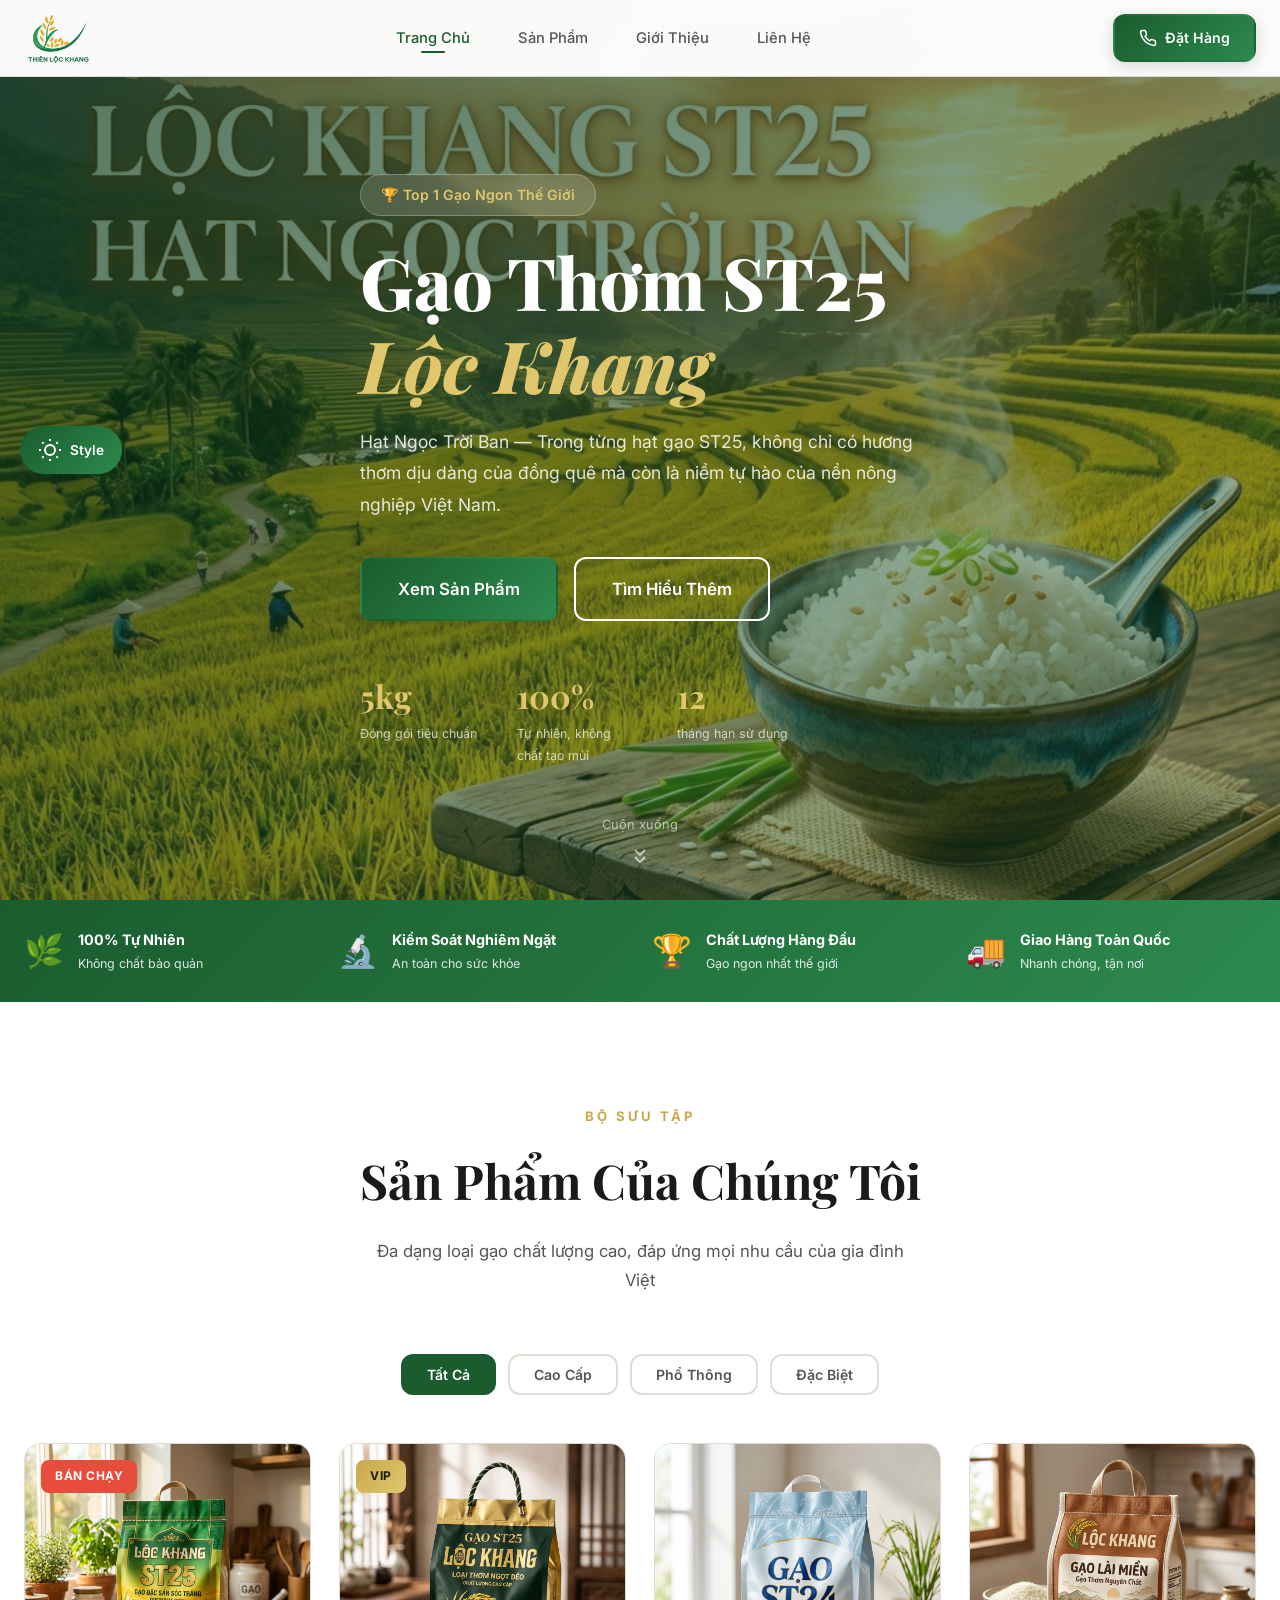
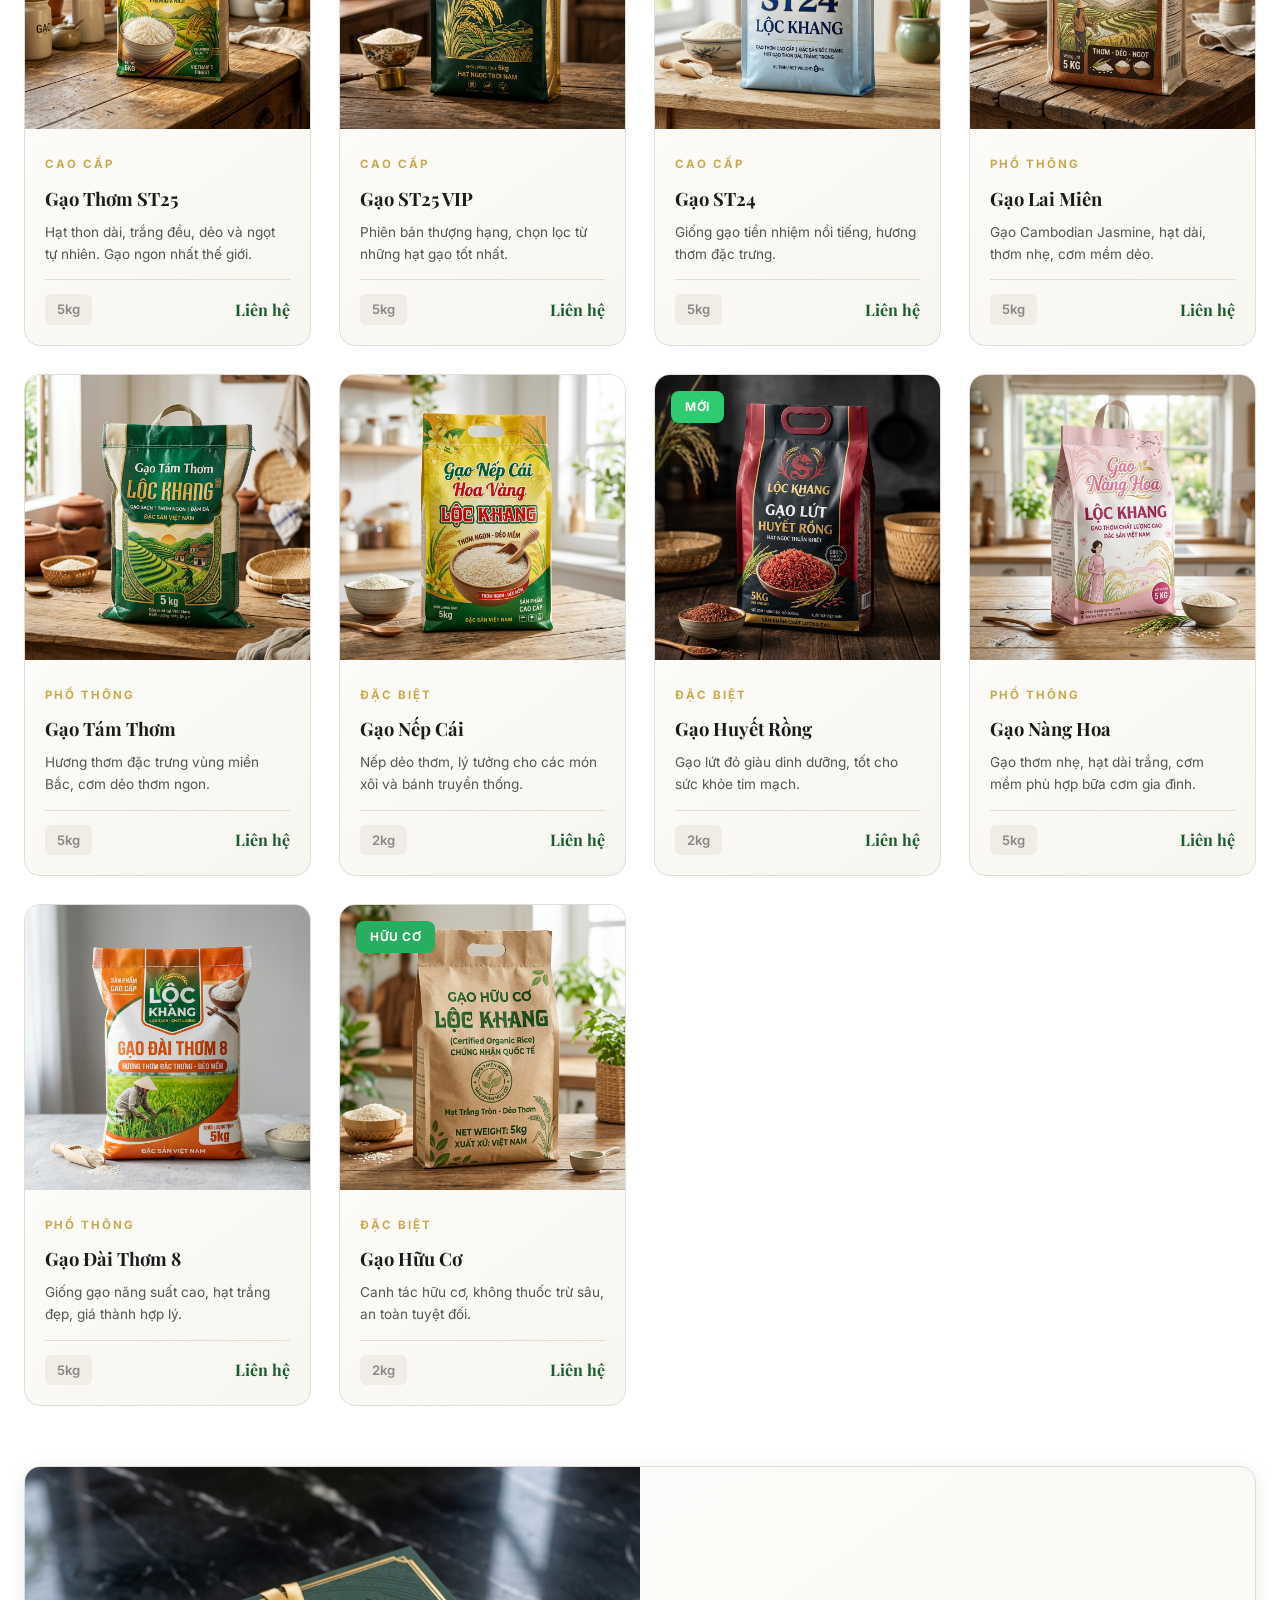
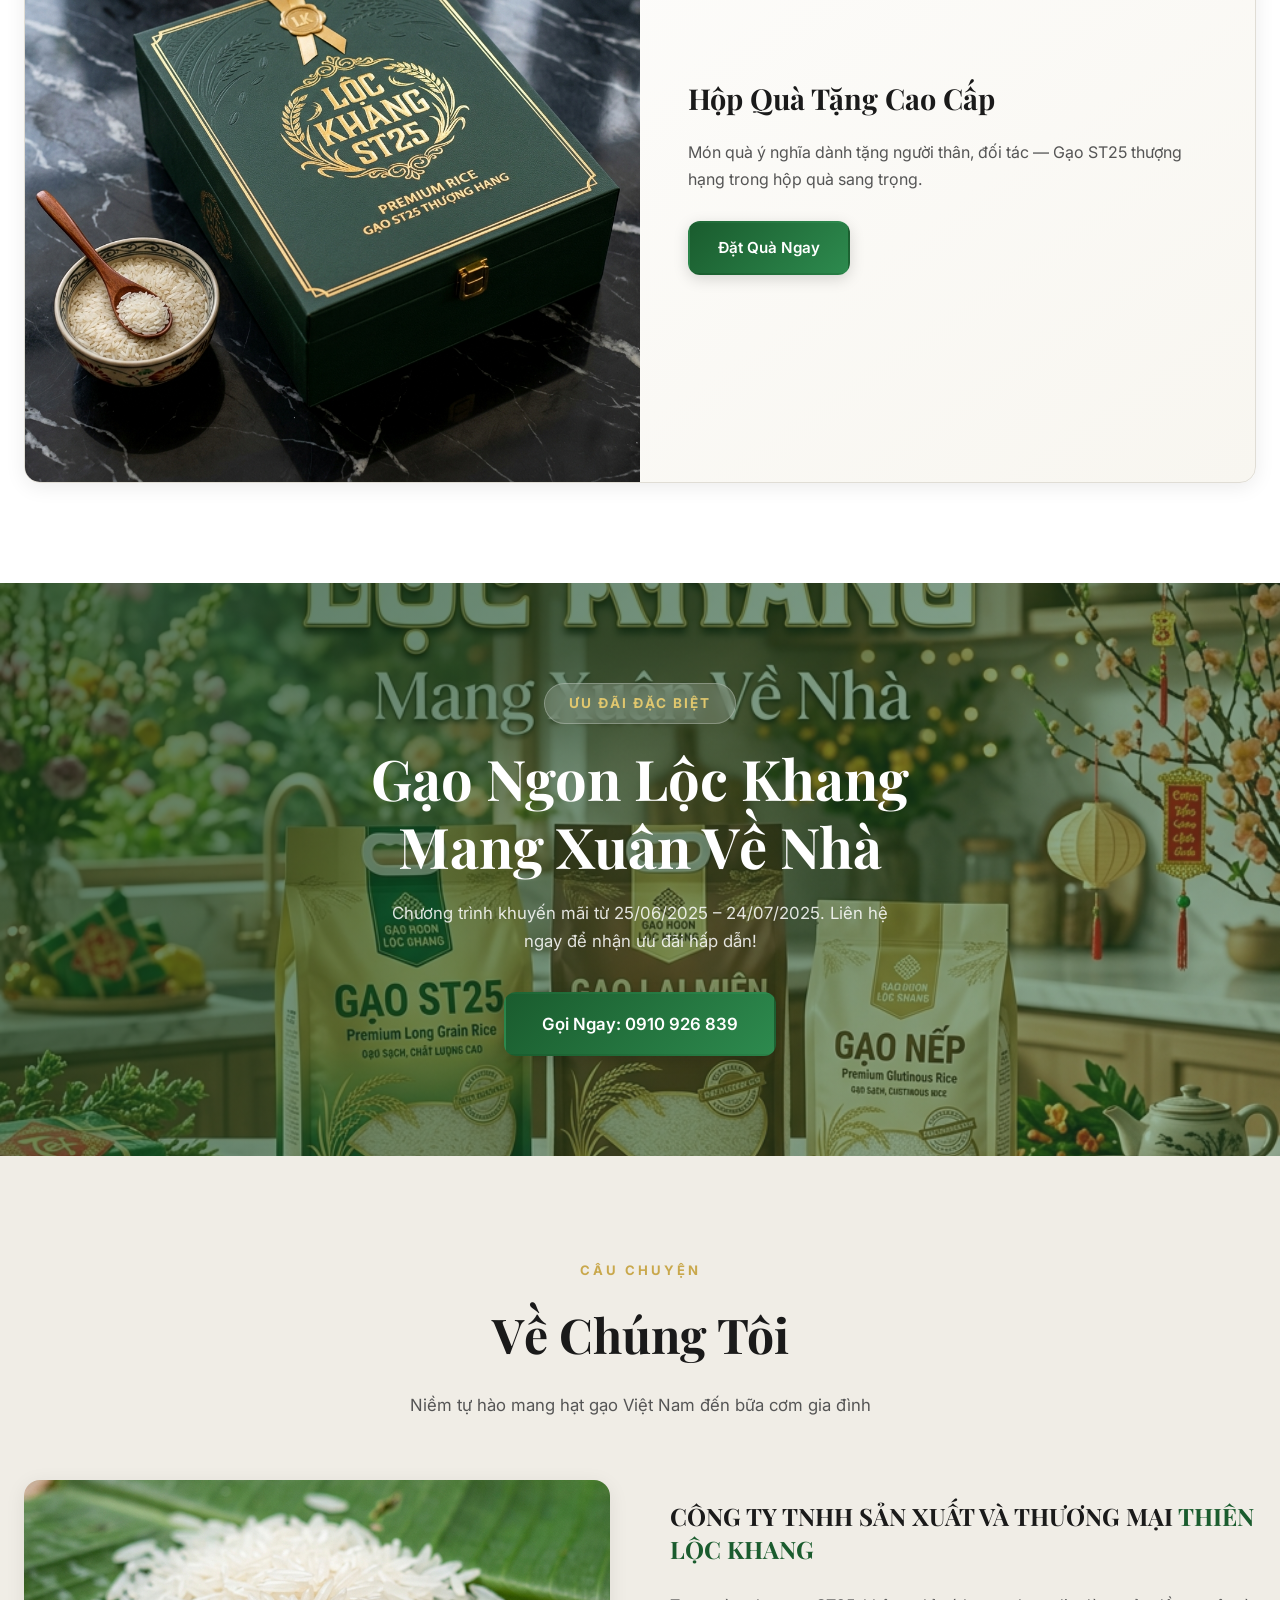
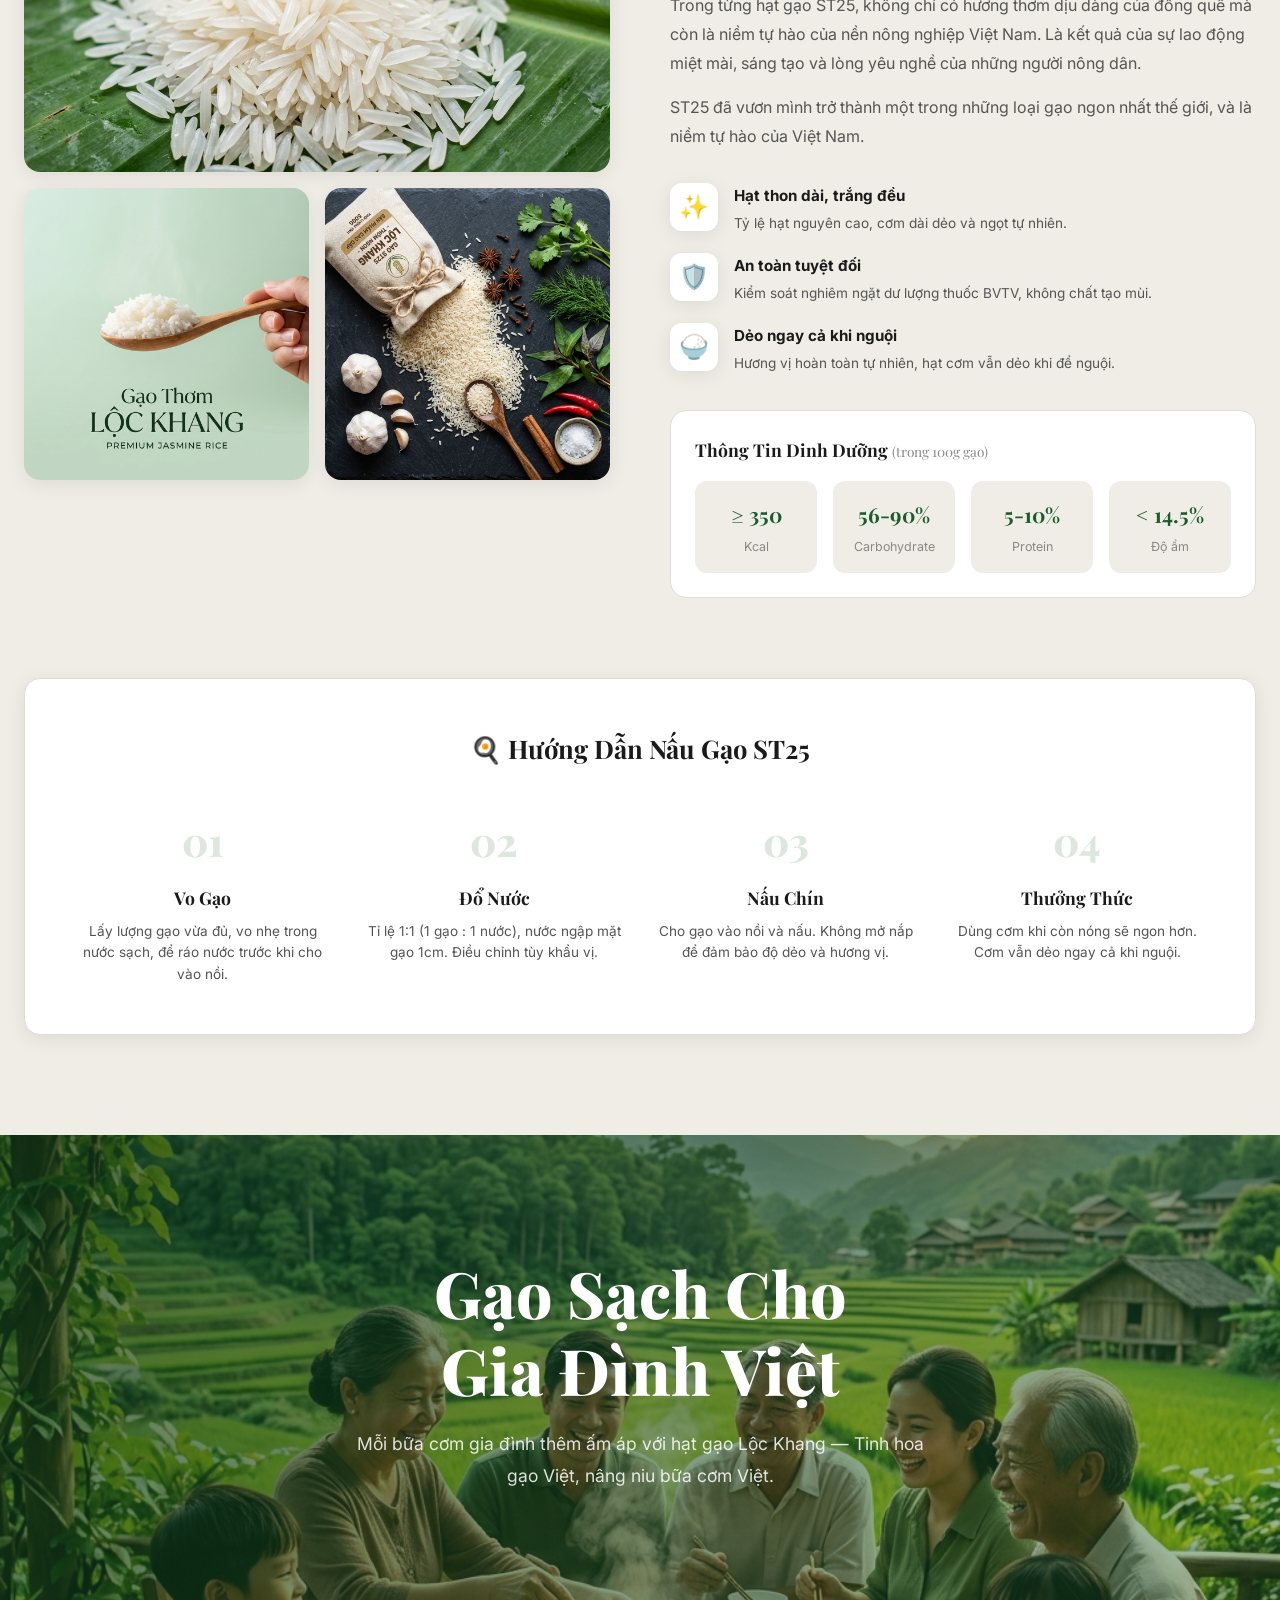
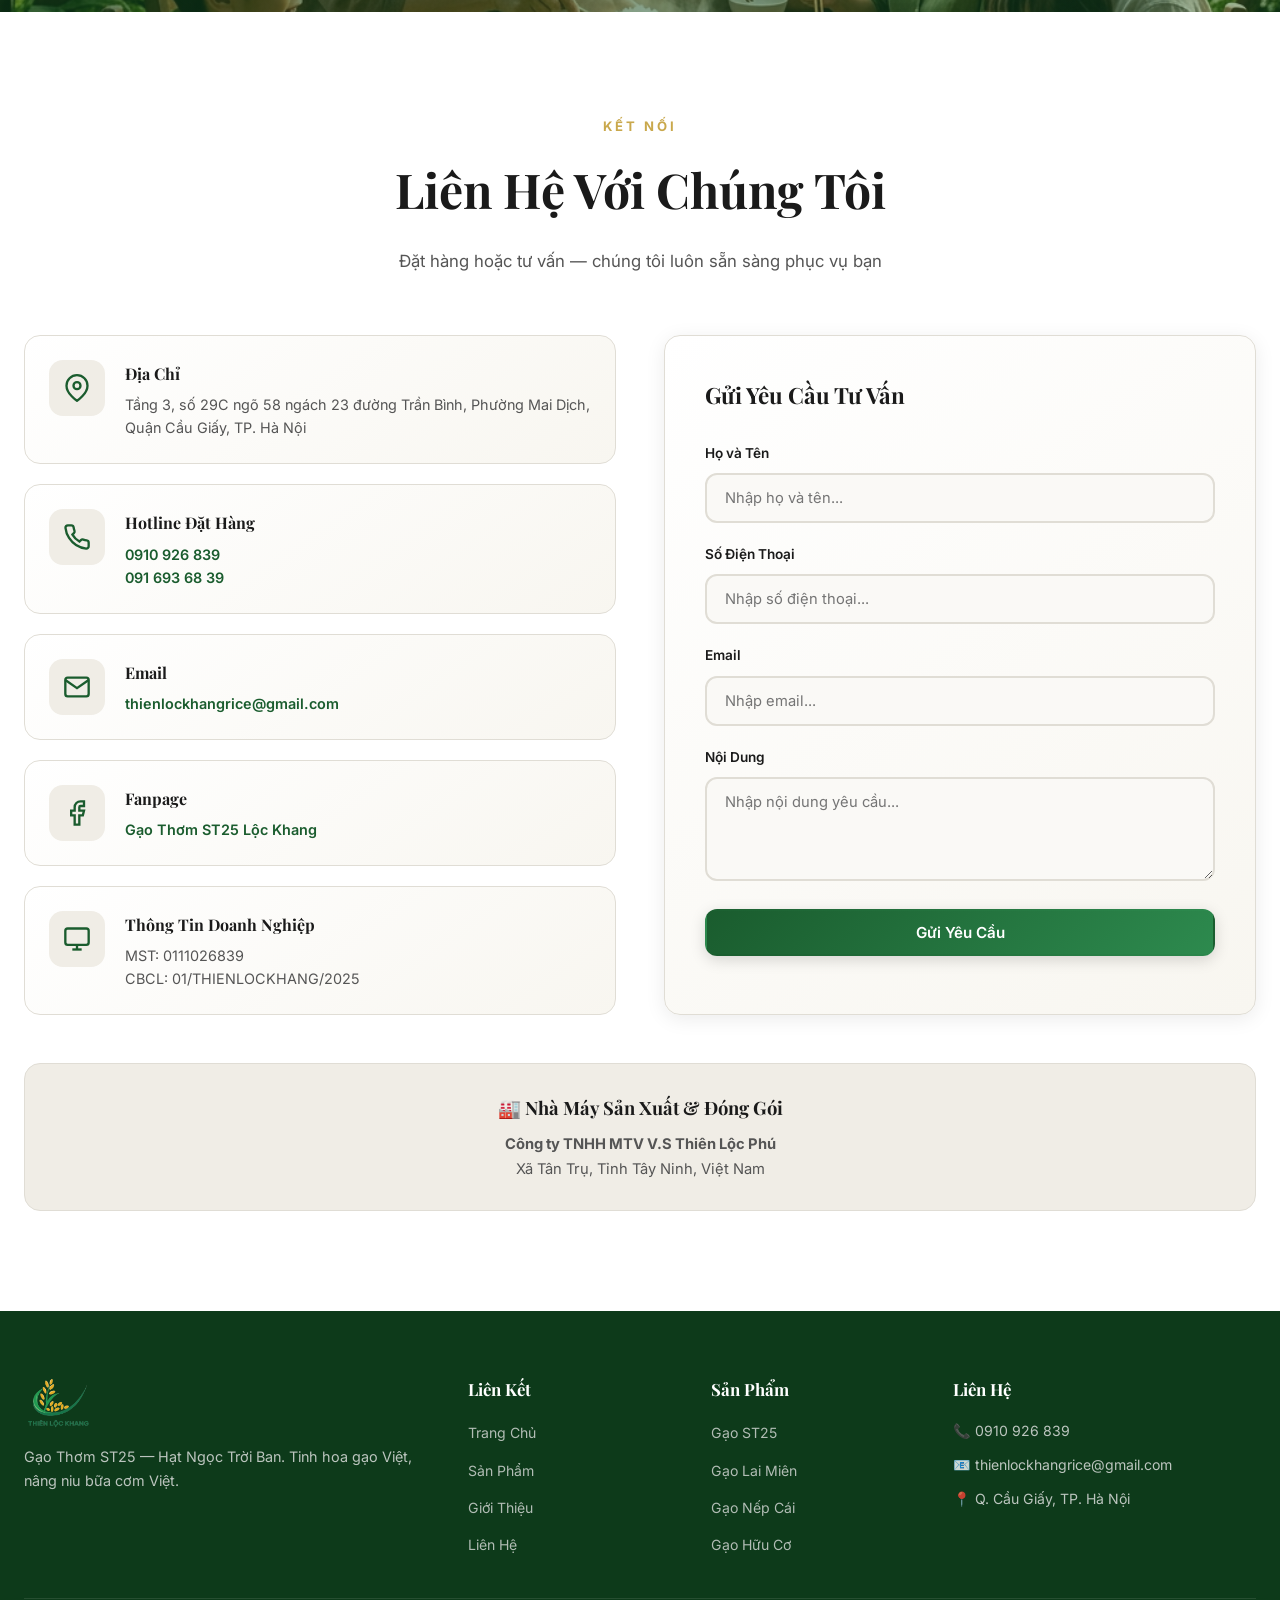
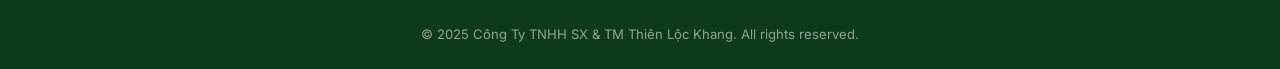
==== index.html @ 35061aa3 "ok" ====
<!DOCTYPE html>
<html lang="vi">
<head>
    <meta charset="UTF-8">
    <meta name="viewport" content="width=device-width, initial-scale=1.0">
    <meta name="description" content="Gạo Thơm ST25 Lộc Khang - Hạt Ngọc Trời Ban. Gạo sạch, chất lượng cao từ Công ty TNHH SX & TM Thiên Lộc Khang.">
    <meta name="keywords" content="gạo ST25, gạo Lộc Khang, gạo thơm, gạo ngon nhất thế giới, mua gạo online">
    <title>Gạo Thơm Lộc Khang - Hạt Ngọc Trời Ban | ST25 Premium Rice</title>
    <link rel="preconnect" href="https://fonts.googleapis.com">
    <link rel="preconnect" href="https://fonts.gstatic.com" crossorigin>
    <link href="https://fonts.googleapis.com/css2?family=Playfair+Display:ital,wght@0,400;0,600;0,700;0,800;1,400;1,600&family=Inter:wght@300;400;500;600;700&family=Cormorant+Garamond:ital,wght@0,400;0,600;0,700;1,400&display=swap" rel="stylesheet">
    <link rel="stylesheet" href="styles.css">
</head>
<body data-style="classic-green">

    <!-- ============ FLOATING STYLE SWITCHER ============ -->
    <div class="style-switcher" id="styleSwitcher">
        <button class="style-switcher__toggle" id="styleSwitcherToggle" aria-label="Đổi giao diện">
            <svg width="24" height="24" viewBox="0 0 24 24" fill="none" stroke="currentColor" stroke-width="2">
                <circle cx="12" cy="12" r="5"/>
                <path d="M12 1v2M12 21v2M4.22 4.22l1.42 1.42M18.36 18.36l1.42 1.42M1 12h2M21 12h2M4.22 19.78l1.42-1.42M18.36 5.64l1.42-1.42"/>
            </svg>
            <span>Style</span>
        </button>
        <div class="style-switcher__panel" id="styleSwitcherPanel">
            <h4>Chọn Giao Diện</h4>
            <div class="style-switcher__options">
                <button class="style-option active" data-style="classic-green" title="Xanh Lá Cổ Điển">
                    <span class="style-option__preview" style="background: linear-gradient(135deg, #1a5c2e 0%, #2d8a4e 50%, #c9a84c 100%)"></span>
                    <span class="style-option__name">Cổ Điển</span>
                </button>
                <button class="style-option" data-style="luxury-dark" title="Sang Trọng Tối">
                    <span class="style-option__preview" style="background: linear-gradient(135deg, #1a1a2e 0%, #16213e 50%, #c9a84c 100%)"></span>
                    <span class="style-option__name">Luxury</span>
                </button>
                <button class="style-option" data-style="warm-earth" title="Ấm Áp Đất">
                    <span class="style-option__preview" style="background: linear-gradient(135deg, #5c3d2e 0%, #a0522d 50%, #f4e4c1 100%)"></span>
                    <span class="style-option__name">Ấm Áp</span>
                </button>
                <button class="style-option" data-style="modern-mint" title="Hiện Đại Bạc Hà">
                    <span class="style-option__preview" style="background: linear-gradient(135deg, #0d9488 0%, #a7f3d0 50%, #f0fdf4 100%)"></span>
                    <span class="style-option__name">Bạc Hà</span>
                </button>
                <button class="style-option" data-style="royal-plum" title="Hoàng Gia Mận">
                    <span class="style-option__preview" style="background: linear-gradient(135deg, #4a1942 0%, #893168 50%, #e8b4b8 100%)"></span>
                    <span class="style-option__name">Hoàng Gia</span>
                </button>
            </div>
        </div>
    </div>

    <!-- ============ NAVIGATION ============ -->
    <header class="header" id="header">
        <div class="container">
            <nav class="nav">
                <a href="#home" class="nav__logo">
                    <img src="images/logo.png" alt="Logo Thiên Lộc Khang" class="nav__logo-img">
                </a>
                <ul class="nav__menu" id="navMenu">
                    <li><a href="#home" class="nav__link active" data-section="home">Trang Chủ</a></li>
                    <li><a href="#products" class="nav__link" data-section="products">Sản Phẩm</a></li>
                    <li><a href="#about" class="nav__link" data-section="about">Giới Thiệu</a></li>
                    <li><a href="#contact" class="nav__link" data-section="contact">Liên Hệ</a></li>
                </ul>
                <div class="nav__actions">
                    <a href="tel:0910926839" class="btn btn--primary nav__cta">
                        <svg width="18" height="18" viewBox="0 0 24 24" fill="none" stroke="currentColor" stroke-width="2"><path d="M22 16.92v3a2 2 0 0 1-2.18 2 19.79 19.79 0 0 1-8.63-3.07 19.5 19.5 0 0 1-6-6 19.79 19.79 0 0 1-3.07-8.67A2 2 0 0 1 4.11 2h3a2 2 0 0 1 2 1.72 12.84 12.84 0 0 0 .7 2.81 2 2 0 0 1-.45 2.11L8.09 9.91a16 16 0 0 0 6 6l1.27-1.27a2 2 0 0 1 2.11-.45 12.84 12.84 0 0 0 2.81.7A2 2 0 0 1 22 16.92z"/></svg>
                        Đặt Hàng
                    </a>
                    <button class="nav__hamburger" id="navHamburger" aria-label="Menu">
                        <span></span><span></span><span></span>
                    </button>
                </div>
            </nav>
        </div>
    </header>

    <!-- ============ HERO SECTION ============ -->
    <section class="hero" id="home">
        <div class="hero__bg">
            <img src="images/loc_khang_generated/21_banner_hero_st25.png" alt="Cánh đồng lúa Lộc Khang" class="hero__bg-img">
            <div class="hero__overlay"></div>
        </div>
        <div class="container hero__content">
            <div class="hero__text">
                <span class="hero__badge">🏆 Top 1 Gạo Ngon Thế Giới</span>
                <h1 class="hero__title">
                    Gạo Thơm ST25
                    <span class="hero__title-accent">Lộc Khang</span>
                </h1>
                <p class="hero__subtitle">Hạt Ngọc Trời Ban — Trong từng hạt gạo ST25, không chỉ có hương thơm dịu dàng của đồng quê mà còn là niềm tự hào của nền nông nghiệp Việt Nam.</p>
                <div class="hero__actions">
                    <a href="#products" class="btn btn--primary btn--lg">Xem Sản Phẩm</a>
                    <a href="#about" class="btn btn--outline btn--lg">Tìm Hiểu Thêm</a>
                </div>
                <div class="hero__stats">
                    <div class="hero__stat">
                        <span class="hero__stat-number">5kg</span>
                        <span class="hero__stat-label">Đóng gói tiêu chuẩn</span>
                    </div>
                    <div class="hero__stat">
                        <span class="hero__stat-number">100%</span>
                        <span class="hero__stat-label">Tự nhiên, không chất tạo mùi</span>
                    </div>
                    <div class="hero__stat">
                        <span class="hero__stat-number">12</span>
                        <span class="hero__stat-label">tháng hạn sử dụng</span>
                    </div>
                </div>
            </div>
        </div>
        <div class="hero__scroll-indicator">
            <span>Cuộn xuống</span>
            <svg width="24" height="24" viewBox="0 0 24 24" fill="none" stroke="currentColor" stroke-width="2"><path d="M7 13l5 5 5-5M7 6l5 5 5-5"/></svg>
        </div>
    </section>

    <!-- ============ FEATURES STRIP ============ -->
    <section class="features-strip">
        <div class="container">
            <div class="features-strip__grid">
                <div class="feature-item">
                    <div class="feature-item__icon">🌿</div>
                    <div class="feature-item__text">
                        <strong>100% Tự Nhiên</strong>
                        <span>Không chất bảo quản</span>
                    </div>
                </div>
                <div class="feature-item">
                    <div class="feature-item__icon">🔬</div>
                    <div class="feature-item__text">
                        <strong>Kiểm Soát Nghiêm Ngặt</strong>
                        <span>An toàn cho sức khỏe</span>
                    </div>
                </div>
                <div class="feature-item">
                    <div class="feature-item__icon">🏆</div>
                    <div class="feature-item__text">
                        <strong>Chất Lượng Hàng Đầu</strong>
                        <span>Gạo ngon nhất thế giới</span>
                    </div>
                </div>
                <div class="feature-item">
                    <div class="feature-item__icon">🚚</div>
                    <div class="feature-item__text">
                        <strong>Giao Hàng Toàn Quốc</strong>
                        <span>Nhanh chóng, tận nơi</span>
                    </div>
                </div>
            </div>
        </div>
    </section>

    <!-- ============ PRODUCTS SECTION ============ -->
    <section class="products" id="products">
        <div class="container">
            <div class="section-header">
                <span class="section-header__tag">Bộ Sưu Tập</span>
                <h2 class="section-header__title">Sản Phẩm Của Chúng Tôi</h2>
                <p class="section-header__desc">Đa dạng loại gạo chất lượng cao, đáp ứng mọi nhu cầu của gia đình Việt</p>
            </div>

            <!-- Product Filter -->
            <div class="products__filter">
                <button class="products__filter-btn active" data-filter="all">Tất Cả</button>
                <button class="products__filter-btn" data-filter="premium">Cao Cấp</button>
                <button class="products__filter-btn" data-filter="popular">Phổ Thông</button>
                <button class="products__filter-btn" data-filter="special">Đặc Biệt</button>
            </div>

            <!-- Product Grid -->
            <div class="products__grid">
                <!-- Product 1 - ST25 -->
                <div class="product-card product-card--featured" data-category="premium">
                    <div class="product-card__badge">Bán Chạy</div>
                    <div class="product-card__image">
                        <img src="images/loc_khang_generated/01_mockup_bao_bi_loc_khang.png" alt="Gạo ST25 Lộc Khang" loading="lazy">
                        <div class="product-card__overlay">
                            <button class="btn btn--primary btn--sm" onclick="orderProduct('Gạo Thơm ST25')">Đặt Hàng</button>
                        </div>
                    </div>
                    <div class="product-card__info">
                        <span class="product-card__category">Cao Cấp</span>
                        <h3 class="product-card__name">Gạo Thơm ST25</h3>
                        <p class="product-card__desc">Hạt thon dài, trắng đều, dẻo và ngọt tự nhiên. Gạo ngon nhất thế giới.</p>
                        <div class="product-card__meta">
                            <span class="product-card__weight">5kg</span>
                            <span class="product-card__price">Liên hệ</span>
                        </div>
                    </div>
                </div>

                <!-- Product 2 - ST25 VIP -->
                <div class="product-card" data-category="premium">
                    <div class="product-card__badge product-card__badge--vip">VIP</div>
                    <div class="product-card__image">
                        <img src="images/loc_khang_generated/12_bao_bi_gao_st25_vip.png" alt="Gạo ST25 VIP" loading="lazy">
                        <div class="product-card__overlay">
                            <button class="btn btn--primary btn--sm" onclick="orderProduct('Gạo ST25 VIP')">Đặt Hàng</button>
                        </div>
                    </div>
                    <div class="product-card__info">
                        <span class="product-card__category">Cao Cấp</span>
                        <h3 class="product-card__name">Gạo ST25 VIP</h3>
                        <p class="product-card__desc">Phiên bản thượng hạng, chọn lọc từ những hạt gạo tốt nhất.</p>
                        <div class="product-card__meta">
                            <span class="product-card__weight">5kg</span>
                            <span class="product-card__price">Liên hệ</span>
                        </div>
                    </div>
                </div>

                <!-- Product 3 - ST24 -->
                <div class="product-card" data-category="premium">
                    <div class="product-card__image">
                        <img src="images/loc_khang_generated/11_bao_bi_gao_st24.png" alt="Gạo ST24" loading="lazy">
                        <div class="product-card__overlay">
                            <button class="btn btn--primary btn--sm" onclick="orderProduct('Gạo ST24')">Đặt Hàng</button>
                        </div>
                    </div>
                    <div class="product-card__info">
                        <span class="product-card__category">Cao Cấp</span>
                        <h3 class="product-card__name">Gạo ST24</h3>
                        <p class="product-card__desc">Giống gạo tiền nhiệm nổi tiếng, hương thơm đặc trưng.</p>
                        <div class="product-card__meta">
                            <span class="product-card__weight">5kg</span>
                            <span class="product-card__price">Liên hệ</span>
                        </div>
                    </div>
                </div>

                <!-- Product 4 - Lai Miên -->
                <div class="product-card" data-category="popular">
                    <div class="product-card__image">
                        <img src="images/loc_khang_generated/13_bao_bi_gao_lai_mien.png" alt="Gạo Lai Miên" loading="lazy">
                        <div class="product-card__overlay">
                            <button class="btn btn--primary btn--sm" onclick="orderProduct('Gạo Lai Miên')">Đặt Hàng</button>
                        </div>
                    </div>
                    <div class="product-card__info">
                        <span class="product-card__category">Phổ Thông</span>
                        <h3 class="product-card__name">Gạo Lai Miên</h3>
                        <p class="product-card__desc">Gạo Cambodian Jasmine, hạt dài, thơm nhẹ, cơm mềm dẻo.</p>
                        <div class="product-card__meta">
                            <span class="product-card__weight">5kg</span>
                            <span class="product-card__price">Liên hệ</span>
                        </div>
                    </div>
                </div>

                <!-- Product 5 - Tám Thơm -->
                <div class="product-card" data-category="popular">
                    <div class="product-card__image">
                        <img src="images/loc_khang_generated/14_bao_bi_gao_tam_thom.png" alt="Gạo Tám Thơm" loading="lazy">
                        <div class="product-card__overlay">
                            <button class="btn btn--primary btn--sm" onclick="orderProduct('Gạo Tám Thơm')">Đặt Hàng</button>
                        </div>
                    </div>
                    <div class="product-card__info">
                        <span class="product-card__category">Phổ Thông</span>
                        <h3 class="product-card__name">Gạo Tám Thơm</h3>
                        <p class="product-card__desc">Hương thơm đặc trưng vùng miền Bắc, cơm dẻo thơm ngon.</p>
                        <div class="product-card__meta">
                            <span class="product-card__weight">5kg</span>
                            <span class="product-card__price">Liên hệ</span>
                        </div>
                    </div>
                </div>

                <!-- Product 6 - Nếp Cái -->
                <div class="product-card" data-category="special">
                    <div class="product-card__image">
                        <img src="images/loc_khang_generated/15_bao_bi_gao_nep_cai.png" alt="Gạo Nếp Cái" loading="lazy">
                        <div class="product-card__overlay">
                            <button class="btn btn--primary btn--sm" onclick="orderProduct('Gạo Nếp Cái')">Đặt Hàng</button>
                        </div>
                    </div>
                    <div class="product-card__info">
                        <span class="product-card__category">Đặc Biệt</span>
                        <h3 class="product-card__name">Gạo Nếp Cái</h3>
                        <p class="product-card__desc">Nếp dẻo thơm, lý tưởng cho các món xôi và bánh truyền thống.</p>
                        <div class="product-card__meta">
                            <span class="product-card__weight">2kg</span>
                            <span class="product-card__price">Liên hệ</span>
                        </div>
                    </div>
                </div>

                <!-- Product 7 - Huyết Rồng -->
                <div class="product-card" data-category="special">
                    <div class="product-card__badge product-card__badge--new">Mới</div>
                    <div class="product-card__image">
                        <img src="images/loc_khang_generated/16_bao_bi_gao_huyet_rong.png" alt="Gạo Huyết Rồng" loading="lazy">
                        <div class="product-card__overlay">
                            <button class="btn btn--primary btn--sm" onclick="orderProduct('Gạo Huyết Rồng')">Đặt Hàng</button>
                        </div>
                    </div>
                    <div class="product-card__info">
                        <span class="product-card__category">Đặc Biệt</span>
                        <h3 class="product-card__name">Gạo Huyết Rồng</h3>
                        <p class="product-card__desc">Gạo lứt đỏ giàu dinh dưỡng, tốt cho sức khỏe tim mạch.</p>
                        <div class="product-card__meta">
                            <span class="product-card__weight">2kg</span>
                            <span class="product-card__price">Liên hệ</span>
                        </div>
                    </div>
                </div>

                <!-- Product 8 - Nàng Hoa -->
                <div class="product-card" data-category="popular">
                    <div class="product-card__image">
                        <img src="images/loc_khang_generated/17_bao_bi_gao_nang_hoa.png" alt="Gạo Nàng Hoa" loading="lazy">
                        <div class="product-card__overlay">
                            <button class="btn btn--primary btn--sm" onclick="orderProduct('Gạo Nàng Hoa')">Đặt Hàng</button>
                        </div>
                    </div>
                    <div class="product-card__info">
                        <span class="product-card__category">Phổ Thông</span>
                        <h3 class="product-card__name">Gạo Nàng Hoa</h3>
                        <p class="product-card__desc">Gạo thơm nhẹ, hạt dài trắng, cơm mềm phù hợp bữa cơm gia đình.</p>
                        <div class="product-card__meta">
                            <span class="product-card__weight">5kg</span>
                            <span class="product-card__price">Liên hệ</span>
                        </div>
                    </div>
                </div>

                <!-- Product 9 - Đài Thơm 8 -->
                <div class="product-card" data-category="popular">
                    <div class="product-card__image">
                        <img src="images/loc_khang_generated/18_bao_bi_gao_dai_thom_8.png" alt="Gạo Đài Thơm 8" loading="lazy">
                        <div class="product-card__overlay">
                            <button class="btn btn--primary btn--sm" onclick="orderProduct('Gạo Đài Thơm 8')">Đặt Hàng</button>
                        </div>
                    </div>
                    <div class="product-card__info">
                        <span class="product-card__category">Phổ Thông</span>
                        <h3 class="product-card__name">Gạo Đài Thơm 8</h3>
                        <p class="product-card__desc">Giống gạo năng suất cao, hạt trắng đẹp, giá thành hợp lý.</p>
                        <div class="product-card__meta">
                            <span class="product-card__weight">5kg</span>
                            <span class="product-card__price">Liên hệ</span>
                        </div>
                    </div>
                </div>

                <!-- Product 10 - Gạo Hữu Cơ -->
                <div class="product-card" data-category="special">
                    <div class="product-card__badge product-card__badge--organic">Hữu Cơ</div>
                    <div class="product-card__image">
                        <img src="images/loc_khang_generated/20_bao_bi_gao_huu_co.png" alt="Gạo Hữu Cơ" loading="lazy">
                        <div class="product-card__overlay">
                            <button class="btn btn--primary btn--sm" onclick="orderProduct('Gạo Hữu Cơ')">Đặt Hàng</button>
                        </div>
                    </div>
                    <div class="product-card__info">
                        <span class="product-card__category">Đặc Biệt</span>
                        <h3 class="product-card__name">Gạo Hữu Cơ</h3>
                        <p class="product-card__desc">Canh tác hữu cơ, không thuốc trừ sâu, an toàn tuyệt đối.</p>
                        <div class="product-card__meta">
                            <span class="product-card__weight">2kg</span>
                            <span class="product-card__price">Liên hệ</span>
                        </div>
                    </div>
                </div>
            </div>

            <!-- Gift Box CTA -->
            <div class="products__gift-cta">
                <div class="products__gift-cta-content">
                    <img src="images/loc_khang_generated/08_hop_qua_tang_cao_cap_loc_khang.png" alt="Hộp quà tặng cao cấp Lộc Khang" class="products__gift-img" loading="lazy">
                    <div class="products__gift-text">
                        <h3>Hộp Quà Tặng Cao Cấp</h3>
                        <p>Món quà ý nghĩa dành tặng người thân, đối tác — Gạo ST25 thượng hạng trong hộp quà sang trọng.</p>
                        <a href="tel:0910926839" class="btn btn--primary">Đặt Quà Ngay</a>
                    </div>
                </div>
            </div>
        </div>
    </section>

    <!-- ============ PROMO BANNER ============ -->
    <section class="promo-banner">
        <div class="promo-banner__bg">
            <img src="images/loc_khang_generated/22_banner_promo_san_pham.png" alt="Khuyến mãi Lộc Khang" loading="lazy">
            <div class="promo-banner__overlay"></div>
        </div>
        <div class="container promo-banner__content">
            <span class="promo-banner__tag">Ưu Đãi Đặc Biệt</span>
            <h2 class="promo-banner__title">Gạo Ngon Lộc Khang<br>Mang Xuân Về Nhà</h2>
            <p class="promo-banner__desc">Chương trình khuyến mãi từ 25/06/2025 – 24/07/2025. Liên hệ ngay để nhận ưu đãi hấp dẫn!</p>
            <a href="tel:0910926839" class="btn btn--primary btn--lg">Gọi Ngay: 0910 926 839</a>
        </div>
    </section>

    <!-- ============ ABOUT SECTION ============ -->
    <section class="about" id="about">
        <div class="container">
            <div class="section-header">
                <span class="section-header__tag">Câu Chuyện</span>
                <h2 class="section-header__title">Về Chúng Tôi</h2>
                <p class="section-header__desc">Niềm tự hào mang hạt gạo Việt Nam đến bữa cơm gia đình</p>
            </div>

            <div class="about__content">
                <div class="about__images">
                    <div class="about__image-main">
                        <img src="images/loc_khang_generated/03_hat_gao_can_canh_loc_khang.png" alt="Hạt gạo ST25 Lộc Khang" loading="lazy">
                    </div>
                    <div class="about__image-secondary">
                        <img src="images/loc_khang_generated/06_poster_quang_cao_loc_khang.png" alt="Gạo thơm Lộc Khang" loading="lazy">
                    </div>
                    <div class="about__image-accent">
                        <img src="images/loc_khang_generated/10_decor_gia_vi_nau_an_loc_khang.png" alt="Gia vị nấu ăn Lộc Khang" loading="lazy">
                    </div>
                </div>
                <div class="about__text">
                    <h3 class="about__heading">CÔNG TY TNHH SẢN XUẤT VÀ THƯƠNG MẠI <span>THIÊN LỘC KHANG</span></h3>
                    <p class="about__paragraph">Trong từng hạt gạo ST25, không chỉ có hương thơm dịu dàng của đồng quê mà còn là niềm tự hào của nền nông nghiệp Việt Nam. Là kết quả của sự lao động miệt mài, sáng tạo và lòng yêu nghề của những người nông dân.</p>
                    <p class="about__paragraph">ST25 đã vươn mình trở thành một trong những loại gạo ngon nhất thế giới, và là niềm tự hào của Việt Nam.</p>

                    <div class="about__features">
                        <div class="about__feature">
                            <div class="about__feature-icon">✨</div>
                            <div>
                                <strong>Hạt thon dài, trắng đều</strong>
                                <p>Tỷ lệ hạt nguyên cao, cơm dài dẻo và ngọt tự nhiên.</p>
                            </div>
                        </div>
                        <div class="about__feature">
                            <div class="about__feature-icon">🛡️</div>
                            <div>
                                <strong>An toàn tuyệt đối</strong>
                                <p>Kiểm soát nghiêm ngặt dư lượng thuốc BVTV, không chất tạo mùi.</p>
                            </div>
                        </div>
                        <div class="about__feature">
                            <div class="about__feature-icon">🍚</div>
                            <div>
                                <strong>Dẻo ngay cả khi nguội</strong>
                                <p>Hương vị hoàn toàn tự nhiên, hạt cơm vẫn dẻo khi để nguội.</p>
                            </div>
                        </div>
                    </div>

                    <!-- Nutrition Info -->
                    <div class="about__nutrition">
                        <h4>Thông Tin Dinh Dưỡng <span>(trong 100g gạo)</span></h4>
                        <div class="about__nutrition-grid">
                            <div class="about__nutrition-item">
                                <span class="about__nutrition-value">≥ 350</span>
                                <span class="about__nutrition-label">Kcal</span>
                            </div>
                            <div class="about__nutrition-item">
                                <span class="about__nutrition-value">56-90%</span>
                                <span class="about__nutrition-label">Carbohydrate</span>
                            </div>
                            <div class="about__nutrition-item">
                                <span class="about__nutrition-value">5-10%</span>
                                <span class="about__nutrition-label">Protein</span>
                            </div>
                            <div class="about__nutrition-item">
                                <span class="about__nutrition-value">&lt; 14.5%</span>
                                <span class="about__nutrition-label">Độ ẩm</span>
                            </div>
                        </div>
                    </div>
                </div>
            </div>

            <!-- Cooking Guide -->
            <div class="about__cooking">
                <div class="about__cooking-header">
                    <h3>🍳 Hướng Dẫn Nấu Gạo ST25</h3>
                </div>
                <div class="about__cooking-steps">
                    <div class="cooking-step">
                        <div class="cooking-step__number">01</div>
                        <h4>Vo Gạo</h4>
                        <p>Lấy lượng gạo vừa đủ, vo nhẹ trong nước sạch, để ráo nước trước khi cho vào nồi.</p>
                    </div>
                    <div class="cooking-step">
                        <div class="cooking-step__number">02</div>
                        <h4>Đổ Nước</h4>
                        <p>Tỉ lệ 1:1 (1 gạo : 1 nước), nước ngập mặt gạo 1cm. Điều chỉnh tùy khẩu vị.</p>
                    </div>
                    <div class="cooking-step">
                        <div class="cooking-step__number">03</div>
                        <h4>Nấu Chín</h4>
                        <p>Cho gạo vào nồi và nấu. Không mở nắp để đảm bảo độ dẻo và hương vị.</p>
                    </div>
                    <div class="cooking-step">
                        <div class="cooking-step__number">04</div>
                        <h4>Thưởng Thức</h4>
                        <p>Dùng cơm khi còn nóng sẽ ngon hơn. Cơm vẫn dẻo ngay cả khi nguội.</p>
                    </div>
                </div>
            </div>
        </div>
    </section>

    <!-- ============ FAMILY BANNER ============ -->
    <section class="family-banner">
        <div class="family-banner__bg">
            <img src="images/loc_khang_generated/23_banner_family.png" alt="Gạo sạch cho gia đình Việt" loading="lazy">
            <div class="family-banner__overlay"></div>
        </div>
        <div class="container family-banner__content">
            <h2>Gạo Sạch Cho<br>Gia Đình Việt</h2>
            <p>Mỗi bữa cơm gia đình thêm ấm áp với hạt gạo Lộc Khang — Tinh hoa gạo Việt, nâng niu bữa cơm Việt.</p>
        </div>
    </section>

    <!-- ============ CONTACT SECTION ============ -->
    <section class="contact" id="contact">
        <div class="container">
            <div class="section-header">
                <span class="section-header__tag">Kết Nối</span>
                <h2 class="section-header__title">Liên Hệ Với Chúng Tôi</h2>
                <p class="section-header__desc">Đặt hàng hoặc tư vấn — chúng tôi luôn sẵn sàng phục vụ bạn</p>
            </div>

            <div class="contact__content">
                <div class="contact__info">
                    <div class="contact__card">
                        <div class="contact__card-icon">
                            <svg width="28" height="28" viewBox="0 0 24 24" fill="none" stroke="currentColor" stroke-width="2"><path d="M21 10c0 7-9 13-9 13s-9-6-9-13a9 9 0 0118 0z"/><circle cx="12" cy="10" r="3"/></svg>
                        </div>
                        <div>
                            <h4>Địa Chỉ</h4>
                            <p>Tầng 3, số 29C ngõ 58 ngách 23 đường Trần Bình, Phường Mai Dịch, Quận Cầu Giấy, TP. Hà Nội</p>
                        </div>
                    </div>
                    <div class="contact__card">
                        <div class="contact__card-icon">
                            <svg width="28" height="28" viewBox="0 0 24 24" fill="none" stroke="currentColor" stroke-width="2"><path d="M22 16.92v3a2 2 0 01-2.18 2 19.79 19.79 0 01-8.63-3.07 19.5 19.5 0 01-6-6 19.79 19.79 0 01-3.07-8.67A2 2 0 014.11 2h3a2 2 0 012 1.72c.127.96.361 1.903.7 2.81a2 2 0 01-.45 2.11L8.09 9.91a16 16 0 006 6l1.27-1.27a2 2 0 012.11-.45c.907.339 1.85.573 2.81.7A2 2 0 0122 16.92z"/></svg>
                        </div>
                        <div>
                            <h4>Hotline Đặt Hàng</h4>
                            <p><a href="tel:0910926839">0910 926 839</a></p>
                            <p><a href="tel:0916936839">091 693 68 39</a></p>
                        </div>
                    </div>
                    <div class="contact__card">
                        <div class="contact__card-icon">
                            <svg width="28" height="28" viewBox="0 0 24 24" fill="none" stroke="currentColor" stroke-width="2"><path d="M4 4h16c1.1 0 2 .9 2 2v12c0 1.1-.9 2-2 2H4c-1.1 0-2-.9-2-2V6c0-1.1.9-2 2-2z"/><polyline points="22,6 12,13 2,6"/></svg>
                        </div>
                        <div>
                            <h4>Email</h4>
                            <p><a href="mailto:thienlockhangrice@gmail.com">thienlockhangrice@gmail.com</a></p>
                        </div>
                    </div>
                    <div class="contact__card">
                        <div class="contact__card-icon">
                            <svg width="28" height="28" viewBox="0 0 24 24" fill="none" stroke="currentColor" stroke-width="2"><path d="M18 2h-3a5 5 0 00-5 5v3H7v4h3v8h4v-8h3l1-4h-4V7a1 1 0 011-1h3z"/></svg>
                        </div>
                        <div>
                            <h4>Fanpage</h4>
                            <p><a href="#">Gạo Thơm ST25 Lộc Khang</a></p>
                        </div>
                    </div>
                    <div class="contact__card">
                        <div class="contact__card-icon">
                            <svg width="28" height="28" viewBox="0 0 24 24" fill="none" stroke="currentColor" stroke-width="2"><rect x="2" y="3" width="20" height="14" rx="2" ry="2"/><line x1="8" y1="21" x2="16" y2="21"/><line x1="12" y1="17" x2="12" y2="21"/></svg>
                        </div>
                        <div>
                            <h4>Thông Tin Doanh Nghiệp</h4>
                            <p>MST: 0111026839</p>
                            <p>CBCL: 01/THIENLOCKHANG/2025</p>
                        </div>
                    </div>
                </div>

                <div class="contact__form-wrap">
                    <form class="contact__form" id="contactForm" onsubmit="handleContactForm(event)">
                        <h3>Gửi Yêu Cầu Tư Vấn</h3>
                        <div class="form-group">
                            <label for="contactName">Họ và Tên</label>
                            <input type="text" id="contactName" name="name" placeholder="Nhập họ và tên..." required>
                        </div>
                        <div class="form-group">
                            <label for="contactPhone">Số Điện Thoại</label>
                            <input type="tel" id="contactPhone" name="phone" placeholder="Nhập số điện thoại..." required>
                        </div>
                        <div class="form-group">
                            <label for="contactEmail">Email</label>
                            <input type="email" id="contactEmail" name="email" placeholder="Nhập email...">
                        </div>
                        <div class="form-group">
                            <label for="contactMessage">Nội Dung</label>
                            <textarea id="contactMessage" name="message" rows="4" placeholder="Nhập nội dung yêu cầu..."></textarea>
                        </div>
                        <button type="submit" class="btn btn--primary btn--block">Gửi Yêu Cầu</button>
                    </form>
                </div>
            </div>

            <!-- Factory Info -->
            <div class="contact__factory">
                <h4>🏭 Nhà Máy Sản Xuất & Đóng Gói</h4>
                <p><strong>Công ty TNHH MTV V.S Thiên Lộc Phú</strong></p>
                <p>Xã Tân Trụ, Tỉnh Tây Ninh, Việt Nam</p>
            </div>
        </div>
    </section>

    <!-- ============ FOOTER ============ -->
    <footer class="footer">
        <div class="container">
            <div class="footer__grid">
                <div class="footer__brand">
                    <div class="footer__logo">
                        <img src="images/logo.png" alt="Logo Thiên Lộc Khang" class="nav__logo-img">
                    </div>
                    <p>Gạo Thơm ST25 — Hạt Ngọc Trời Ban. Tinh hoa gạo Việt, nâng niu bữa cơm Việt.</p>
                </div>
                <div class="footer__links">
                    <h4>Liên Kết</h4>
                    <ul>
                        <li><a href="#home">Trang Chủ</a></li>
                        <li><a href="#products">Sản Phẩm</a></li>
                        <li><a href="#about">Giới Thiệu</a></li>
                        <li><a href="#contact">Liên Hệ</a></li>
                    </ul>
                </div>
                <div class="footer__links">
                    <h4>Sản Phẩm</h4>
                    <ul>
                        <li><a href="#products">Gạo ST25</a></li>
                        <li><a href="#products">Gạo Lai Miên</a></li>
                        <li><a href="#products">Gạo Nếp Cái</a></li>
                        <li><a href="#products">Gạo Hữu Cơ</a></li>
                    </ul>
                </div>
                <div class="footer__contact">
                    <h4>Liên Hệ</h4>
                    <p>📞 0910 926 839</p>
                    <p>📧 thienlockhangrice@gmail.com</p>
                    <p>📍 Q. Cầu Giấy, TP. Hà Nội</p>
                </div>
            </div>
            <div class="footer__bottom">
                <p>&copy; 2025 Công Ty TNHH SX & TM Thiên Lộc Khang. All rights reserved.</p>
            </div>
        </div>
    </footer>

    <!-- ============ ORDER MODAL ============ -->
    <div class="modal" id="orderModal">
        <div class="modal__backdrop" onclick="closeModal()"></div>
        <div class="modal__content">
            <button class="modal__close" onclick="closeModal()">&times;</button>
            <h3 id="modalTitle">Đặt Hàng</h3>
            <p>Vui lòng liên hệ để đặt hàng sản phẩm <strong id="modalProduct"></strong></p>
            <div class="modal__actions">
                <a href="tel:0910926839" class="btn btn--primary btn--block">
                    📞 Gọi: 0910 926 839
                </a>
                <a href="mailto:thienlockhangrice@gmail.com" class="btn btn--outline btn--block">
                    📧 Email: thienlockhangrice@gmail.com
                </a>
            </div>
        </div>
    </div>

    <!-- ============ BACK TO TOP ============ -->
    <button class="back-to-top" id="backToTop" aria-label="Lên đầu trang">
        <svg width="24" height="24" viewBox="0 0 24 24" fill="none" stroke="currentColor" stroke-width="2"><polyline points="18 15 12 9 6 15"/></svg>
    </button>

    <script src="script.js"></script>
</body>
</html>
---- styles.css ----
/* ============================================
   GẠO THƠM LỘC KHANG - Multi-Style Website
   5 Styles: Classic Green, Luxury Dark, Warm Earth, Modern Mint, Royal Plum
   ============================================ */

/* ============ RESET & BASE ============ */
*, *::before, *::after {
    margin: 0;
    padding: 0;
    box-sizing: border-box;
}

html {
    scroll-behavior: smooth;
    scroll-padding-top: 80px;
}

body {
    font-family: 'Inter', sans-serif;
    line-height: 1.7;
    overflow-x: hidden;
    transition: background-color 0.6s ease, color 0.6s ease;
}

img {
    max-width: 100%;
    height: auto;
    display: block;
}

a {
    text-decoration: none;
    color: inherit;
    transition: all 0.3s ease;
}

ul {
    list-style: none;
}

.container {
    max-width: 1280px;
    margin: 0 auto;
    padding: 0 24px;
}

/* ============================================
   STYLE 1: CLASSIC GREEN (Default)
   ============================================ */
[data-style="classic-green"] {
    --primary: #1a5c2e;
    --primary-light: #2d8a4e;
    --primary-dark: #0d3a1a;
    --accent: #c9a84c;
    --accent-light: #e0c76e;
    --accent-dark: #a08030;
    --bg-body: #faf9f6;
    --bg-section: #ffffff;
    --bg-section-alt: #f0ede6;
    --bg-card: #ffffff;
    --bg-header: rgba(255, 255, 255, 0.97);
    --bg-footer: #0d3a1a;
    --text-primary: #1a1a1a;
    --text-secondary: #555555;
    --text-muted: #888888;
    --text-on-primary: #ffffff;
    --text-on-dark: #e8e8e8;
    --border: #e0ddd5;
    --shadow: 0 4px 20px rgba(0, 0, 0, 0.08);
    --shadow-lg: 0 12px 40px rgba(0, 0, 0, 0.12);
    --card-radius: 16px;
    --btn-radius: 12px;
    --gradient-hero: linear-gradient(135deg, rgba(13, 58, 26, 0.7) 0%, rgba(26, 92, 46, 0.4) 100%);
    --gradient-accent: linear-gradient(135deg, var(--primary) 0%, var(--primary-light) 100%);
    --gradient-card: linear-gradient(145deg, #ffffff 0%, #f8f6f0 100%);
    --font-heading: 'Playfair Display', serif;
    --font-body: 'Inter', sans-serif;
    --nav-style: normal;
}

/* ============================================
   STYLE 2: LUXURY DARK
   ============================================ */
[data-style="luxury-dark"] {
    --primary: #c9a84c;
    --primary-light: #e0c76e;
    --primary-dark: #a08030;
    --accent: #c9a84c;
    --accent-light: #e0c76e;
    --accent-dark: #a08030;
    --bg-body: #0a0a0f;
    --bg-section: #12121a;
    --bg-section-alt: #1a1a28;
    --bg-card: #1e1e2e;
    --bg-header: rgba(10, 10, 15, 0.95);
    --bg-footer: #050508;
    --text-primary: #f0ece4;
    --text-secondary: #b0a89e;
    --text-muted: #7a7570;
    --text-on-primary: #0a0a0f;
    --text-on-dark: #d4c8b8;
    --border: #2a2a3a;
    --shadow: 0 4px 20px rgba(0, 0, 0, 0.3);
    --shadow-lg: 0 12px 40px rgba(0, 0, 0, 0.5);
    --card-radius: 20px;
    --btn-radius: 14px;
    --gradient-hero: linear-gradient(135deg, rgba(10, 10, 15, 0.85) 0%, rgba(26, 26, 40, 0.5) 100%);
    --gradient-accent: linear-gradient(135deg, #c9a84c 0%, #e0c76e 100%);
    --gradient-card: linear-gradient(145deg, #1e1e2e 0%, #16162a 100%);
    --font-heading: 'Cormorant Garamond', serif;
    --font-body: 'Inter', sans-serif;
    --nav-style: normal;
}

/* ============================================
   STYLE 3: WARM EARTH
   ============================================ */
[data-style="warm-earth"] {
    --primary: #8B5E3C;
    --primary-light: #a0724e;
    --primary-dark: #5c3d2e;
    --accent: #c17f3e;
    --accent-light: #d4985a;
    --accent-dark: #9a6430;
    --bg-body: #fdf8f0;
    --bg-section: #ffffff;
    --bg-section-alt: #f5ede0;
    --bg-card: #ffffff;
    --bg-header: rgba(253, 248, 240, 0.97);
    --bg-footer: #3a2518;
    --text-primary: #2c1810;
    --text-secondary: #6b4e3d;
    --text-muted: #9a8070;
    --text-on-primary: #ffffff;
    --text-on-dark: #e8d8c8;
    --border: #e0d0c0;
    --shadow: 0 4px 20px rgba(92, 61, 46, 0.1);
    --shadow-lg: 0 12px 40px rgba(92, 61, 46, 0.15);
    --card-radius: 24px;
    --btn-radius: 50px;
    --gradient-hero: linear-gradient(135deg, rgba(60, 37, 24, 0.75) 0%, rgba(139, 94, 60, 0.4) 100%);
    --gradient-accent: linear-gradient(135deg, #8B5E3C 0%, #c17f3e 100%);
    --gradient-card: linear-gradient(145deg, #ffffff 0%, #faf4ea 100%);
    --font-heading: 'Playfair Display', serif;
    --font-body: 'Inter', sans-serif;
    --nav-style: normal;
}

/* ============================================
   STYLE 4: MODERN MINT
   ============================================ */
[data-style="modern-mint"] {
    --primary: #0d9488;
    --primary-light: #14b8a6;
    --primary-dark: #0a7c72;
    --accent: #f59e0b;
    --accent-light: #fbbf24;
    --accent-dark: #d97706;
    --bg-body: #f0fdf4;
    --bg-section: #ffffff;
    --bg-section-alt: #ecfdf5;
    --bg-card: #ffffff;
    --bg-header: rgba(240, 253, 244, 0.97);
    --bg-footer: #064e3b;
    --text-primary: #022c22;
    --text-secondary: #065f46;
    --text-muted: #6b7280;
    --text-on-primary: #ffffff;
    --text-on-dark: #d1fae5;
    --border: #a7f3d0;
    --shadow: 0 4px 20px rgba(13, 148, 136, 0.1);
    --shadow-lg: 0 12px 40px rgba(13, 148, 136, 0.15);
    --card-radius: 12px;
    --btn-radius: 8px;
    --gradient-hero: linear-gradient(135deg, rgba(6, 78, 59, 0.8) 0%, rgba(13, 148, 136, 0.4) 100%);
    --gradient-accent: linear-gradient(135deg, #0d9488 0%, #14b8a6 100%);
    --gradient-card: linear-gradient(145deg, #ffffff 0%, #f0fdf4 100%);
    --font-heading: 'Inter', sans-serif;
    --font-body: 'Inter', sans-serif;
    --nav-style: normal;
}

/* ============================================
   STYLE 5: ROYAL PLUM
   ============================================ */
[data-style="royal-plum"] {
    --primary: #7c3aed;
    --primary-light: #a78bfa;
    --primary-dark: #5b21b6;
    --accent: #ec4899;
    --accent-light: #f472b6;
    --accent-dark: #db2777;
    --bg-body: #faf5ff;
    --bg-section: #ffffff;
    --bg-section-alt: #f5f0ff;
    --bg-card: #ffffff;
    --bg-header: rgba(250, 245, 255, 0.97);
    --bg-footer: #2e1065;
    --text-primary: #1e1033;
    --text-secondary: #5b4a6e;
    --text-muted: #9ca3af;
    --text-on-primary: #ffffff;
    --text-on-dark: #e8d5f5;
    --border: #e9d5ff;
    --shadow: 0 4px 20px rgba(124, 58, 237, 0.1);
    --shadow-lg: 0 12px 40px rgba(124, 58, 237, 0.15);
    --card-radius: 20px;
    --btn-radius: 16px;
    --gradient-hero: linear-gradient(135deg, rgba(46, 16, 101, 0.8) 0%, rgba(124, 58, 237, 0.4) 100%);
    --gradient-accent: linear-gradient(135deg, #7c3aed 0%, #a78bfa 100%);
    --gradient-card: linear-gradient(145deg, #ffffff 0%, #faf5ff 100%);
    --font-heading: 'Playfair Display', serif;
    --font-body: 'Inter', sans-serif;
    --nav-style: normal;
}

/* ============ APPLY CSS VARS ============ */
body {
    background-color: var(--bg-body);
    color: var(--text-primary);
    font-family: var(--font-body);
}

/* ============ BUTTONS ============ */
.btn {
    display: inline-flex;
    align-items: center;
    justify-content: center;
    gap: 8px;
    padding: 12px 28px;
    border: 2px solid transparent;
    border-radius: var(--btn-radius);
    font-family: var(--font-body);
    font-size: 0.95rem;
    font-weight: 600;
    cursor: pointer;
    transition: all 0.35s cubic-bezier(0.4, 0, 0.2, 1);
    text-decoration: none;
    position: relative;
    overflow: hidden;
}

.btn--primary {
    background: var(--gradient-accent);
    color: var(--text-on-primary);
    border-color: transparent;
    box-shadow: 0 4px 15px rgba(0, 0, 0, 0.15);
}

.btn--primary:hover {
    transform: translateY(-2px);
    box-shadow: 0 8px 25px rgba(0, 0, 0, 0.2);
    filter: brightness(1.1);
}

.btn--outline {
    background: transparent;
    color: var(--text-on-primary);
    border-color: var(--text-on-primary);
}

.btn--outline:hover {
    background: var(--text-on-primary);
    color: var(--primary);
}

.btn--lg {
    padding: 16px 36px;
    font-size: 1.05rem;
}

.btn--sm {
    padding: 8px 20px;
    font-size: 0.85rem;
}

.btn--block {
    width: 100%;
}

/* ============ HEADER / NAV ============ */
.header {
    position: fixed;
    top: 0;
    left: 0;
    right: 0;
    z-index: 1000;
    background: var(--bg-header);
    backdrop-filter: blur(20px);
    -webkit-backdrop-filter: blur(20px);
    border-bottom: 1px solid var(--border);
    transition: all 0.4s ease;
}

.header.scrolled {
    box-shadow: var(--shadow);
}

.nav {
    display: flex;
    align-items: center;
    justify-content: space-between;
    height: 76px;
}

.nav__logo {
    display: flex;
    align-items: center;
    gap: 12px;
    text-decoration: none;
}

.nav__logo-img {
    height: 54px;
    width: auto;
    object-fit: contain;
    transition: transform 0.3s ease;
}

.nav__logo:hover .nav__logo-img {
    transform: scale(1.05);
}

.nav__menu {
    display: flex;
    gap: 8px;
}

.nav__link {
    padding: 8px 20px;
    border-radius: var(--btn-radius);
    font-weight: 500;
    font-size: 0.92rem;
    color: var(--text-secondary);
    transition: all 0.3s ease;
    position: relative;
}

.nav__link::after {
    content: '';
    position: absolute;
    bottom: 2px;
    left: 50%;
    transform: translateX(-50%);
    width: 0;
    height: 2px;
    background: var(--primary);
    border-radius: 1px;
    transition: width 0.3s ease;
}

.nav__link:hover,
.nav__link.active {
    color: var(--primary);
}

.nav__link:hover::after,
.nav__link.active::after {
    width: 24px;
}

.nav__actions {
    display: flex;
    align-items: center;
    gap: 16px;
}

.nav__cta {
    display: flex;
    padding: 10px 24px;
    font-size: 0.88rem;
}

.nav__hamburger {
    display: none;
    flex-direction: column;
    gap: 5px;
    background: none;
    border: none;
    cursor: pointer;
    padding: 8px;
}

.nav__hamburger span {
    display: block;
    width: 24px;
    height: 2px;
    background: var(--text-primary);
    border-radius: 2px;
    transition: all 0.3s ease;
}

.nav__hamburger.active span:nth-child(1) {
    transform: rotate(45deg) translate(5px, 5px);
}

.nav__hamburger.active span:nth-child(2) {
    opacity: 0;
}

.nav__hamburger.active span:nth-child(3) {
    transform: rotate(-45deg) translate(5px, -5px);
}

/* ============ HERO ============ */
.hero {
    position: relative;
    min-height: 100vh;
    display: flex;
    align-items: center;
    overflow: hidden;
}

.hero__bg {
    position: absolute;
    inset: 0;
    z-index: 0;
}

.hero__bg-img {
    width: 100%;
    height: 100%;
    object-fit: cover;
    animation: heroZoom 20s ease-in-out infinite alternate;
}

@keyframes heroZoom {
    0% { transform: scale(1); }
    100% { transform: scale(1.08); }
}

.hero__overlay {
    position: absolute;
    inset: 0;
    background: var(--gradient-hero);
}

.hero__content {
    position: relative;
    z-index: 2;
    padding: 120px 0 80px;
}

.hero__text {
    max-width: 700px;
}

.hero__badge {
    display: inline-block;
    padding: 8px 20px;
    background: rgba(255, 255, 255, 0.15);
    backdrop-filter: blur(10px);
    border: 1px solid rgba(255, 255, 255, 0.25);
    border-radius: 50px;
    color: var(--accent-light);
    font-size: 0.88rem;
    font-weight: 600;
    margin-bottom: 24px;
    animation: fadeInUp 0.8s ease;
}

.hero__title {
    font-family: var(--font-heading);
    font-size: clamp(2.8rem, 6vw, 4.5rem);
    font-weight: 800;
    color: #ffffff;
    line-height: 1.15;
    margin-bottom: 20px;
    animation: fadeInUp 0.8s ease 0.1s both;
}

.hero__title-accent {
    display: block;
    color: var(--accent-light);
    font-style: italic;
}

.hero__subtitle {
    font-size: 1.1rem;
    color: rgba(255, 255, 255, 0.85);
    max-width: 560px;
    margin-bottom: 36px;
    line-height: 1.8;
    animation: fadeInUp 0.8s ease 0.2s both;
}

.hero__actions {
    display: flex;
    gap: 16px;
    flex-wrap: wrap;
    margin-bottom: 48px;
    animation: fadeInUp 0.8s ease 0.3s both;
}

.hero__stats {
    display: flex;
    gap: 40px;
    animation: fadeInUp 0.8s ease 0.4s both;
}

.hero__stat {
    display: flex;
    flex-direction: column;
}

.hero__stat-number {
    font-family: var(--font-heading);
    font-size: 2rem;
    font-weight: 700;
    color: var(--accent-light);
}

.hero__stat-label {
    font-size: 0.78rem;
    color: rgba(255, 255, 255, 0.7);
    max-width: 120px;
}

.hero__scroll-indicator {
    position: absolute;
    bottom: 32px;
    left: 50%;
    transform: translateX(-50%);
    display: flex;
    flex-direction: column;
    align-items: center;
    gap: 8px;
    color: rgba(255, 255, 255, 0.6);
    font-size: 0.8rem;
    z-index: 2;
    animation: bounce 2s infinite;
}

@keyframes bounce {
    0%, 100% { transform: translateX(-50%) translateY(0); }
    50% { transform: translateX(-50%) translateY(8px); }
}

@keyframes fadeInUp {
    from { opacity: 0; transform: translateY(30px); }
    to { opacity: 1; transform: translateY(0); }
}

/* ============ FEATURES STRIP ============ */
.features-strip {
    background: var(--gradient-accent);
    padding: 24px 0;
    position: relative;
    z-index: 10;
}

.features-strip__grid {
    display: grid;
    grid-template-columns: repeat(4, 1fr);
    gap: 24px;
}

.feature-item {
    display: flex;
    align-items: center;
    gap: 14px;
    color: var(--text-on-primary);
}

.feature-item__icon {
    font-size: 2rem;
    flex-shrink: 0;
}

.feature-item__text {
    display: flex;
    flex-direction: column;
}

.feature-item__text strong {
    font-size: 0.9rem;
    font-weight: 700;
}

.feature-item__text span {
    font-size: 0.78rem;
    opacity: 0.85;
}

/* ============ SECTION HEADER ============ */
.section-header {
    text-align: center;
    margin-bottom: 60px;
}

.section-header__tag {
    display: inline-block;
    font-size: 0.82rem;
    font-weight: 700;
    text-transform: uppercase;
    letter-spacing: 3px;
    color: var(--accent);
    margin-bottom: 12px;
}

.section-header__title {
    font-family: var(--font-heading);
    font-size: clamp(2rem, 4vw, 3rem);
    font-weight: 700;
    color: var(--text-primary);
    margin-bottom: 16px;
}

.section-header__desc {
    font-size: 1.05rem;
    color: var(--text-secondary);
    max-width: 560px;
    margin: 0 auto;
}

/* ============ PRODUCTS ============ */
.products {
    padding: 100px 0;
    background: var(--bg-section);
}

.products__filter {
    display: flex;
    justify-content: center;
    gap: 12px;
    margin-bottom: 48px;
    flex-wrap: wrap;
}

.products__filter-btn {
    padding: 10px 24px;
    border: 2px solid var(--border);
    border-radius: var(--btn-radius);
    background: transparent;
    color: var(--text-secondary);
    font-family: var(--font-body);
    font-size: 0.88rem;
    font-weight: 600;
    cursor: pointer;
    transition: all 0.3s ease;
}

.products__filter-btn:hover,
.products__filter-btn.active {
    background: var(--primary);
    color: var(--text-on-primary);
    border-color: var(--primary);
}

.products__grid {
    display: grid;
    grid-template-columns: repeat(auto-fill, minmax(280px, 1fr));
    gap: 28px;
    margin-bottom: 60px;
}

/* Product Card */
.product-card {
    background: var(--gradient-card);
    border-radius: var(--card-radius);
    overflow: hidden;
    border: 1px solid var(--border);
    transition: all 0.4s cubic-bezier(0.4, 0, 0.2, 1);
    position: relative;
    opacity: 0;
    animation: fadeInUp 0.6s ease forwards;
}

.product-card:nth-child(1) { animation-delay: 0.05s; }
.product-card:nth-child(2) { animation-delay: 0.1s; }
.product-card:nth-child(3) { animation-delay: 0.15s; }
.product-card:nth-child(4) { animation-delay: 0.2s; }
.product-card:nth-child(5) { animation-delay: 0.25s; }
.product-card:nth-child(6) { animation-delay: 0.3s; }
.product-card:nth-child(7) { animation-delay: 0.35s; }
.product-card:nth-child(8) { animation-delay: 0.4s; }
.product-card:nth-child(9) { animation-delay: 0.45s; }
.product-card:nth-child(10) { animation-delay: 0.5s; }

.product-card:hover {
    transform: translateY(-8px);
    box-shadow: var(--shadow-lg);
}

.product-card.hidden {
    display: none;
}

.product-card__badge {
    position: absolute;
    top: 16px;
    left: 16px;
    padding: 6px 14px;
    background: #e74c3c;
    color: #ffffff;
    font-size: 0.75rem;
    font-weight: 700;
    border-radius: 8px;
    z-index: 5;
    text-transform: uppercase;
    letter-spacing: 0.5px;
}

.product-card__badge--vip {
    background: linear-gradient(135deg, #c9a84c, #e0c76e);
    color: #1a1a1a;
}

.product-card__badge--new {
    background: #2ecc71;
}

.product-card__badge--organic {
    background: #27ae60;
}

.product-card__image {
    position: relative;
    aspect-ratio: 1;
    overflow: hidden;
    background: var(--bg-section-alt);
}

.product-card__image img {
    width: 100%;
    height: 100%;
    object-fit: cover;
    transition: transform 0.6s cubic-bezier(0.4, 0, 0.2, 1);
}

.product-card:hover .product-card__image img {
    transform: scale(1.08);
}

.product-card__overlay {
    position: absolute;
    inset: 0;
    background: rgba(0, 0, 0, 0.4);
    display: flex;
    align-items: center;
    justify-content: center;
    opacity: 0;
    transition: opacity 0.4s ease;
}

.product-card:hover .product-card__overlay {
    opacity: 1;
}

.product-card__info {
    padding: 20px;
}

.product-card__category {
    font-size: 0.72rem;
    font-weight: 700;
    text-transform: uppercase;
    letter-spacing: 2px;
    color: var(--accent);
}

.product-card__name {
    font-family: var(--font-heading);
    font-size: 1.15rem;
    font-weight: 700;
    color: var(--text-primary);
    margin: 6px 0 8px;
}

.product-card__desc {
    font-size: 0.85rem;
    color: var(--text-secondary);
    line-height: 1.6;
    margin-bottom: 14px;
}

.product-card__meta {
    display: flex;
    justify-content: space-between;
    align-items: center;
    padding-top: 14px;
    border-top: 1px solid var(--border);
}

.product-card__weight {
    font-size: 0.82rem;
    font-weight: 600;
    color: var(--text-muted);
    background: var(--bg-section-alt);
    padding: 4px 12px;
    border-radius: 6px;
}

.product-card__price {
    font-family: var(--font-heading);
    font-weight: 700;
    color: var(--primary);
    font-size: 1rem;
}

/* Gift CTA */
.products__gift-cta {
    background: var(--gradient-card);
    border: 1px solid var(--border);
    border-radius: var(--card-radius);
    overflow: hidden;
    box-shadow: var(--shadow);
}

.products__gift-cta-content {
    display: grid;
    grid-template-columns: 1fr 1fr;
    gap: 0;
    align-items: center;
}

.products__gift-img {
    width: 100%;
    height: 100%;
    object-fit: cover;
    aspect-ratio: 1;
}

.products__gift-text {
    padding: 48px;
}

.products__gift-text h3 {
    font-family: var(--font-heading);
    font-size: 1.8rem;
    font-weight: 700;
    color: var(--text-primary);
    margin-bottom: 16px;
}

.products__gift-text p {
    color: var(--text-secondary);
    margin-bottom: 28px;
    line-height: 1.7;
}

/* ============ PROMO BANNER ============ */
.promo-banner {
    position: relative;
    padding: 100px 0;
    text-align: center;
    overflow: hidden;
}

.promo-banner__bg {
    position: absolute;
    inset: 0;
}

.promo-banner__bg img {
    width: 100%;
    height: 100%;
    object-fit: cover;
}

.promo-banner__overlay {
    position: absolute;
    inset: 0;
    background: var(--gradient-hero);
}

.promo-banner__content {
    position: relative;
    z-index: 2;
}

.promo-banner__tag {
    display: inline-block;
    padding: 8px 24px;
    background: rgba(255, 255, 255, 0.15);
    backdrop-filter: blur(10px);
    border: 1px solid rgba(255, 255, 255, 0.25);
    border-radius: 50px;
    color: var(--accent-light);
    font-size: 0.85rem;
    font-weight: 700;
    text-transform: uppercase;
    letter-spacing: 2px;
    margin-bottom: 20px;
}

.promo-banner__title {
    font-family: var(--font-heading);
    font-size: clamp(2rem, 5vw, 3.5rem);
    font-weight: 700;
    color: #ffffff;
    margin-bottom: 20px;
    line-height: 1.2;
}

.promo-banner__desc {
    font-size: 1.05rem;
    color: rgba(255, 255, 255, 0.85);
    max-width: 500px;
    margin: 0 auto 36px;
}

/* ============ ABOUT ============ */
.about {
    padding: 100px 0;
    background: var(--bg-section-alt);
}

.about__content {
    display: grid;
    grid-template-columns: 1fr 1fr;
    gap: 60px;
    align-items: start;
    margin-bottom: 80px;
}

.about__images {
    position: relative;
    display: grid;
    grid-template-columns: 1fr 1fr;
    grid-template-rows: 1fr 1fr;
    gap: 16px;
    height: 600px;
}

.about__image-main {
    grid-column: 1 / -1;
    border-radius: var(--card-radius);
    overflow: hidden;
    box-shadow: var(--shadow);
}

.about__image-main img {
    width: 100%;
    height: 100%;
    object-fit: cover;
    transition: transform 0.6s ease;
}

.about__image-main:hover img {
    transform: scale(1.05);
}

.about__image-secondary,
.about__image-accent {
    border-radius: var(--card-radius);
    overflow: hidden;
    box-shadow: var(--shadow);
}

.about__image-secondary img,
.about__image-accent img {
    width: 100%;
    height: 100%;
    object-fit: cover;
    transition: transform 0.6s ease;
}

.about__image-secondary:hover img,
.about__image-accent:hover img {
    transform: scale(1.05);
}

.about__text {
    padding-top: 20px;
}

.about__heading {
    font-family: var(--font-heading);
    font-size: 1.5rem;
    font-weight: 700;
    color: var(--text-primary);
    margin-bottom: 24px;
    line-height: 1.4;
}

.about__heading span {
    color: var(--primary);
}

.about__paragraph {
    color: var(--text-secondary);
    margin-bottom: 16px;
    line-height: 1.8;
}

.about__features {
    margin-top: 32px;
    display: flex;
    flex-direction: column;
    gap: 20px;
}

.about__feature {
    display: flex;
    gap: 16px;
    align-items: flex-start;
}

.about__feature-icon {
    font-size: 1.5rem;
    flex-shrink: 0;
    width: 48px;
    height: 48px;
    display: flex;
    align-items: center;
    justify-content: center;
    background: var(--bg-section);
    border-radius: 12px;
    box-shadow: var(--shadow);
}

.about__feature strong {
    display: block;
    color: var(--text-primary);
    font-size: 0.95rem;
    margin-bottom: 4px;
}

.about__feature p {
    font-size: 0.85rem;
    color: var(--text-secondary);
    line-height: 1.5;
}

/* Nutrition */
.about__nutrition {
    margin-top: 36px;
    padding: 24px;
    background: var(--bg-section);
    border-radius: var(--card-radius);
    border: 1px solid var(--border);
}

.about__nutrition h4 {
    font-family: var(--font-heading);
    font-size: 1.1rem;
    color: var(--text-primary);
    margin-bottom: 16px;
}

.about__nutrition h4 span {
    font-weight: 400;
    font-size: 0.85rem;
    color: var(--text-muted);
}

.about__nutrition-grid {
    display: grid;
    grid-template-columns: repeat(4, 1fr);
    gap: 16px;
}

.about__nutrition-item {
    text-align: center;
    padding: 16px 8px;
    border-radius: 12px;
    background: var(--bg-section-alt);
}

.about__nutrition-value {
    display: block;
    font-family: var(--font-heading);
    font-size: 1.3rem;
    font-weight: 700;
    color: var(--primary);
}

.about__nutrition-label {
    display: block;
    font-size: 0.78rem;
    color: var(--text-muted);
    margin-top: 4px;
}

/* Cooking Guide */
.about__cooking {
    background: var(--bg-section);
    border-radius: var(--card-radius);
    padding: 48px;
    border: 1px solid var(--border);
    box-shadow: var(--shadow);
}

.about__cooking-header h3 {
    font-family: var(--font-heading);
    font-size: 1.6rem;
    font-weight: 700;
    color: var(--text-primary);
    text-align: center;
    margin-bottom: 36px;
}

.about__cooking-steps {
    display: grid;
    grid-template-columns: repeat(4, 1fr);
    gap: 32px;
}

.cooking-step {
    text-align: center;
    position: relative;
}

.cooking-step__number {
    font-family: var(--font-heading);
    font-size: 2.5rem;
    font-weight: 800;
    color: var(--primary);
    opacity: 0.15;
    margin-bottom: 8px;
}

.cooking-step h4 {
    font-family: var(--font-heading);
    font-size: 1.1rem;
    color: var(--text-primary);
    margin-bottom: 8px;
}

.cooking-step p {
    font-size: 0.85rem;
    color: var(--text-secondary);
    line-height: 1.6;
}

/* ============ FAMILY BANNER ============ */
.family-banner {
    position: relative;
    padding: 120px 0;
    text-align: center;
    overflow: hidden;
}

.family-banner__bg {
    position: absolute;
    inset: 0;
}

.family-banner__bg img {
    width: 100%;
    height: 100%;
    object-fit: cover;
}

.family-banner__overlay {
    position: absolute;
    inset: 0;
    background: var(--gradient-hero);
}

.family-banner__content {
    position: relative;
    z-index: 2;
}

.family-banner__content h2 {
    font-family: var(--font-heading);
    font-size: clamp(2.5rem, 5vw, 4rem);
    font-weight: 800;
    color: #ffffff;
    margin-bottom: 20px;
    line-height: 1.2;
}

.family-banner__content p {
    font-size: 1.1rem;
    color: rgba(255, 255, 255, 0.85);
    max-width: 600px;
    margin: 0 auto;
    line-height: 1.8;
}

/* ============ CONTACT ============ */
.contact {
    padding: 100px 0;
    background: var(--bg-section);
}

.contact__content {
    display: grid;
    grid-template-columns: 1fr 1fr;
    gap: 48px;
}

.contact__info {
    display: flex;
    flex-direction: column;
    gap: 20px;
}

.contact__card {
    display: flex;
    gap: 20px;
    padding: 24px;
    background: var(--gradient-card);
    border: 1px solid var(--border);
    border-radius: var(--card-radius);
    transition: all 0.3s ease;
}

.contact__card:hover {
    box-shadow: var(--shadow);
    transform: translateX(4px);
}

.contact__card-icon {
    width: 56px;
    height: 56px;
    display: flex;
    align-items: center;
    justify-content: center;
    background: var(--bg-section-alt);
    border-radius: 14px;
    flex-shrink: 0;
    color: var(--primary);
}

.contact__card h4 {
    font-family: var(--font-heading);
    font-size: 1rem;
    font-weight: 700;
    color: var(--text-primary);
    margin-bottom: 6px;
}

.contact__card p {
    font-size: 0.9rem;
    color: var(--text-secondary);
    line-height: 1.6;
}

.contact__card a {
    color: var(--primary);
    font-weight: 600;
}

.contact__card a:hover {
    color: var(--primary-light);
}

/* Contact Form */
.contact__form-wrap {
    background: var(--gradient-card);
    border: 1px solid var(--border);
    border-radius: var(--card-radius);
    padding: 40px;
    box-shadow: var(--shadow);
}

.contact__form h3 {
    font-family: var(--font-heading);
    font-size: 1.4rem;
    font-weight: 700;
    color: var(--text-primary);
    margin-bottom: 28px;
}

.form-group {
    margin-bottom: 20px;
}

.form-group label {
    display: block;
    font-size: 0.85rem;
    font-weight: 600;
    color: var(--text-primary);
    margin-bottom: 8px;
}

.form-group input,
.form-group textarea {
    width: 100%;
    padding: 14px 18px;
    border: 2px solid var(--border);
    border-radius: 12px;
    background: var(--bg-body);
    color: var(--text-primary);
    font-family: var(--font-body);
    font-size: 0.92rem;
    transition: all 0.3s ease;
    outline: none;
}

.form-group input:focus,
.form-group textarea:focus {
    border-color: var(--primary);
    box-shadow: 0 0 0 4px rgba(26, 92, 46, 0.1);
}

.form-group textarea {
    resize: vertical;
    min-height: 100px;
}

/* Factory Info */
.contact__factory {
    margin-top: 48px;
    padding: 28px 32px;
    background: var(--bg-section-alt);
    border-radius: var(--card-radius);
    text-align: center;
    border: 1px solid var(--border);
}

.contact__factory h4 {
    font-family: var(--font-heading);
    font-size: 1.15rem;
    color: var(--text-primary);
    margin-bottom: 8px;
}

.contact__factory p {
    color: var(--text-secondary);
    font-size: 0.92rem;
}

/* ============ FOOTER ============ */
.footer {
    background: var(--bg-footer);
    padding: 64px 0 0;
    color: var(--text-on-dark);
}

.footer__grid {
    display: grid;
    grid-template-columns: 2fr 1fr 1fr 1.5fr;
    gap: 40px;
    padding-bottom: 40px;
    border-bottom: 1px solid rgba(255, 255, 255, 0.1);
}

.footer__logo {
    display: flex;
    align-items: center;
    gap: 12px;
    margin-bottom: 16px;
}

.footer__brand p {
    font-size: 0.9rem;
    opacity: 0.8;
    line-height: 1.7;
}

.footer__links h4,
.footer__contact h4 {
    font-family: var(--font-heading);
    font-size: 1.05rem;
    margin-bottom: 16px;
    color: #ffffff;
}

.footer__links ul {
    display: flex;
    flex-direction: column;
    gap: 10px;
}

.footer__links a {
    font-size: 0.88rem;
    opacity: 0.75;
    transition: all 0.3s ease;
}

.footer__links a:hover {
    opacity: 1;
    color: var(--accent-light);
    padding-left: 4px;
}

.footer__contact p {
    font-size: 0.88rem;
    opacity: 0.8;
    margin-bottom: 10px;
}

.footer__bottom {
    padding: 24px 0;
    text-align: center;
    font-size: 0.82rem;
    opacity: 0.6;
}

/* ============ MODAL ============ */
.modal {
    position: fixed;
    inset: 0;
    z-index: 9999;
    display: none;
    align-items: center;
    justify-content: center;
}

.modal.active {
    display: flex;
}

.modal__backdrop {
    position: absolute;
    inset: 0;
    background: rgba(0, 0, 0, 0.6);
    backdrop-filter: blur(8px);
}

.modal__content {
    position: relative;
    background: var(--bg-card);
    border-radius: var(--card-radius);
    padding: 40px;
    max-width: 440px;
    width: 90%;
    box-shadow: var(--shadow-lg);
    text-align: center;
    animation: modalIn 0.3s ease;
}

@keyframes modalIn {
    from { opacity: 0; transform: scale(0.95) translateY(20px); }
    to { opacity: 1; transform: scale(1) translateY(0); }
}

.modal__close {
    position: absolute;
    top: 16px;
    right: 16px;
    width: 36px;
    height: 36px;
    border: none;
    background: var(--bg-section-alt);
    border-radius: 50%;
    font-size: 1.5rem;
    line-height: 1;
    cursor: pointer;
    color: var(--text-secondary);
    transition: all 0.3s ease;
}

.modal__close:hover {
    background: var(--primary);
    color: var(--text-on-primary);
}

.modal__content h3 {
    font-family: var(--font-heading);
    font-size: 1.5rem;
    color: var(--text-primary);
    margin-bottom: 12px;
}

.modal__content p {
    color: var(--text-secondary);
    margin-bottom: 28px;
}

.modal__actions {
    display: flex;
    flex-direction: column;
    gap: 12px;
}

.modal__actions .btn--outline {
    color: var(--text-secondary);
    border-color: var(--border);
}

.modal__actions .btn--outline:hover {
    color: var(--primary);
    border-color: var(--primary);
    background: var(--bg-section-alt);
}

/* ============ BACK TO TOP ============ */
.back-to-top {
    position: fixed;
    bottom: 28px;
    right: 28px;
    width: 48px;
    height: 48px;
    border: none;
    border-radius: 50%;
    background: var(--gradient-accent);
    color: var(--text-on-primary);
    cursor: pointer;
    display: flex;
    align-items: center;
    justify-content: center;
    box-shadow: var(--shadow);
    z-index: 800;
    opacity: 0;
    visibility: hidden;
    transform: translateY(20px);
    transition: all 0.4s ease;
}

.back-to-top.visible {
    opacity: 1;
    visibility: visible;
    transform: translateY(0);
}

.back-to-top:hover {
    transform: translateY(-4px);
    box-shadow: var(--shadow-lg);
}

/* ============ STYLE SWITCHER ============ */
.style-switcher {
    position: fixed;
    top: 50%;
    left: 20px;
    transform: translateY(-50%);
    z-index: 9000;
}

.style-switcher__toggle {
    display: flex;
    align-items: center;
    gap: 8px;
    padding: 12px 18px;
    background: var(--gradient-accent);
    color: var(--text-on-primary);
    border: none;
    border-radius: 50px;
    cursor: pointer;
    font-family: var(--font-body);
    font-size: 0.85rem;
    font-weight: 600;
    box-shadow: var(--shadow-lg);
    transition: all 0.3s ease;
    white-space: nowrap;
}

.style-switcher__toggle:hover {
    transform: scale(1.05);
}

.style-switcher__panel {
    position: absolute;
    left: 0;
    top: calc(100% + 12px);
    background: var(--bg-card);
    border: 1px solid var(--border);
    border-radius: var(--card-radius);
    padding: 24px;
    min-width: 220px;
    box-shadow: var(--shadow-lg);
    opacity: 0;
    visibility: hidden;
    transform: translateY(-10px);
    transition: all 0.3s ease;
}

.style-switcher__panel.open {
    opacity: 1;
    visibility: visible;
    transform: translateY(0);
}

.style-switcher__panel h4 {
    font-family: var(--font-heading);
    font-size: 1rem;
    color: var(--text-primary);
    margin-bottom: 16px;
    text-align: center;
}

.style-switcher__options {
    display: flex;
    flex-direction: column;
    gap: 10px;
}

.style-option {
    display: flex;
    align-items: center;
    gap: 12px;
    padding: 10px 14px;
    border: 2px solid var(--border);
    border-radius: 12px;
    background: transparent;
    cursor: pointer;
    transition: all 0.3s ease;
    font-family: var(--font-body);
}

.style-option:hover {
    border-color: var(--primary);
    background: var(--bg-section-alt);
}

.style-option.active {
    border-color: var(--primary);
    background: var(--bg-section-alt);
}

.style-option__preview {
    width: 32px;
    height: 32px;
    border-radius: 50%;
    flex-shrink: 0;
    box-shadow: 0 2px 6px rgba(0, 0, 0, 0.15);
}

.style-option__name {
    font-size: 0.88rem;
    font-weight: 600;
    color: var(--text-primary);
}

/* ============ SCROLL ANIMATIONS ============ */
.animate-on-scroll {
    opacity: 0;
    transform: translateY(30px);
    transition: all 0.7s ease;
}

.animate-on-scroll.visible {
    opacity: 1;
    transform: translateY(0);
}

/* ============ RESPONSIVE ============ */
@media (max-width: 1024px) {
    .about__content {
        grid-template-columns: 1fr;
    }

    .about__images {
        height: 400px;
    }

    .about__cooking-steps {
        grid-template-columns: repeat(2, 1fr);
    }

    .products__gift-cta-content {
        grid-template-columns: 1fr;
    }

    .footer__grid {
        grid-template-columns: 1fr 1fr;
    }
}

@media (max-width: 768px) {
    .nav__menu {
        position: fixed;
        top: 76px;
        left: 0;
        right: 0;
        background: var(--bg-header);
        backdrop-filter: blur(20px);
        flex-direction: column;
        padding: 24px;
        gap: 4px;
        border-bottom: 1px solid var(--border);
        transform: translateY(-100%);
        opacity: 0;
        visibility: hidden;
        transition: all 0.4s ease;
    }

    .nav__menu.open {
        transform: translateY(0);
        opacity: 1;
        visibility: visible;
    }

    .nav__hamburger {
        display: flex;
    }

    .nav__cta {
        display: none;
    }

    .hero__stats {
        flex-direction: column;
        gap: 16px;
    }

    .hero__stat {
        flex-direction: row;
        gap: 12px;
        align-items: center;
    }

    .hero__stat-label {
        max-width: none;
    }

    .features-strip__grid {
        grid-template-columns: repeat(2, 1fr);
        gap: 16px;
    }

    .products__grid {
        grid-template-columns: repeat(auto-fill, minmax(240px, 1fr));
        gap: 20px;
    }

    .about__images {
        height: 300px;
    }

    .about__nutrition-grid {
        grid-template-columns: repeat(2, 1fr);
    }

    .about__cooking {
        padding: 32px 24px;
    }

    .about__cooking-steps {
        grid-template-columns: 1fr;
        gap: 24px;
    }

    .contact__content {
        grid-template-columns: 1fr;
    }

    .contact__form-wrap {
        padding: 28px;
    }

    .footer__grid {
        grid-template-columns: 1fr;
        gap: 32px;
    }

    .style-switcher {
        top: auto;
        bottom: 90px;
        left: 12px;
        transform: none;
    }

    .style-switcher__panel {
        top: auto;
        bottom: calc(100% + 12px);
        transform: translateY(10px);
    }

    .style-switcher__panel.open {
        transform: translateY(0);
    }

    .style-switcher__toggle span {
        display: none;
    }

    .style-switcher__toggle {
        padding: 12px;
        border-radius: 50%;
    }
}

@media (max-width: 480px) {
    .features-strip__grid {
        grid-template-columns: 1fr;
    }

    .products__grid {
        grid-template-columns: 1fr;
    }

    .hero__title {
        font-size: 2.2rem;
    }

    .hero__actions {
        flex-direction: column;
    }

    .hero__actions .btn {
        width: 100%;
    }
}

/* ============================================
   STYLE-SPECIFIC OVERRIDES
   ============================================ */

/* --- Luxury Dark specific --- */
[data-style="luxury-dark"] .features-strip {
    background: linear-gradient(135deg, #1a1a28 0%, #2a2a3a 100%);
    border-top: 1px solid rgba(201, 168, 76, 0.3);
    border-bottom: 1px solid rgba(201, 168, 76, 0.3);
}

[data-style="luxury-dark"] .feature-item {
    color: #c9a84c;
}

[data-style="luxury-dark"] .btn--primary {
    background: linear-gradient(135deg, #c9a84c 0%, #e0c76e 100%);
    color: #0a0a0f;
}

[data-style="luxury-dark"] .btn--outline {
    border-color: #c9a84c;
    color: #c9a84c;
}

[data-style="luxury-dark"] .btn--outline:hover {
    background: #c9a84c;
    color: #0a0a0f;
}

[data-style="luxury-dark"] .nav__logo-brand {
    color: #c9a84c;
}

[data-style="luxury-dark"] .product-card {
    border-color: #2a2a3a;
}

[data-style="luxury-dark"] .product-card:hover {
    border-color: rgba(201, 168, 76, 0.3);
}

[data-style="luxury-dark"] .footer {
    border-top: 1px solid rgba(201, 168, 76, 0.2);
}

[data-style="luxury-dark"] .form-group input:focus,
[data-style="luxury-dark"] .form-group textarea:focus {
    border-color: #c9a84c;
    box-shadow: 0 0 0 4px rgba(201, 168, 76, 0.15);
}

[data-style="luxury-dark"] .modal__actions .btn--outline:hover {
    border-color: #c9a84c;
    color: #c9a84c;
}

[data-style="luxury-dark"] .hero__title-accent {
    background: linear-gradient(135deg, #c9a84c, #e0c76e);
    -webkit-background-clip: text;
    -webkit-text-fill-color: transparent;
    background-clip: text;
}

/* --- Warm Earth specific --- */
[data-style="warm-earth"] .features-strip {
    background: linear-gradient(135deg, #8B5E3C 0%, #a0724e 100%);
}

[data-style="warm-earth"] .hero__title-accent {
    color: #f4d89a;
}

[data-style="warm-earth"] .product-card {
    border-radius: 24px;
}

[data-style="warm-earth"] .contact__card {
    border-radius: 24px;
}

/* --- Modern Mint specific --- */
[data-style="modern-mint"] .features-strip {
    background: linear-gradient(135deg, #0d9488 0%, #14b8a6 100%);
}

[data-style="modern-mint"] .hero__title-accent {
    color: #34d399;
}

[data-style="modern-mint"] .product-card {
    border-radius: 12px;
}

[data-style="modern-mint"] .section-header__title {
    font-weight: 800;
}

[data-style="modern-mint"] .form-group input:focus,
[data-style="modern-mint"] .form-group textarea:focus {
    border-color: #0d9488;
    box-shadow: 0 0 0 4px rgba(13, 148, 136, 0.15);
}

/* --- Royal Plum specific --- */
[data-style="royal-plum"] .features-strip {
    background: linear-gradient(135deg, #7c3aed 0%, #a78bfa 100%);
}

[data-style="royal-plum"] .hero__title-accent {
    background: linear-gradient(135deg, #f472b6, #a78bfa);
    -webkit-background-clip: text;
    -webkit-text-fill-color: transparent;
    background-clip: text;
}

[data-style="royal-plum"] .btn--primary {
    background: linear-gradient(135deg, #7c3aed 0%, #a78bfa 100%);
}

[data-style="royal-plum"] .btn--outline:hover {
    background: #7c3aed;
    color: #ffffff;
    border-color: #7c3aed;
}

[data-style="royal-plum"] .product-card__badge {
    background: #ec4899;
}

[data-style="royal-plum"] .product-card__badge--vip {
    background: linear-gradient(135deg, #7c3aed, #a78bfa);
    color: #ffffff;
}

[data-style="royal-plum"] .form-group input:focus,
[data-style="royal-plum"] .form-group textarea:focus {
    border-color: #7c3aed;
    box-shadow: 0 0 0 4px rgba(124, 58, 237, 0.15);
}

/* ============ GLASSMORPHISM EFFECTS for Luxury Dark ============ */
[data-style="luxury-dark"] .contact__card,
[data-style="luxury-dark"] .product-card {
    background: rgba(30, 30, 46, 0.6);
    backdrop-filter: blur(12px);
    border-color: rgba(201, 168, 76, 0.1);
}

[data-style="luxury-dark"] .about__nutrition {
    background: rgba(30, 30, 46, 0.6);
    backdrop-filter: blur(12px);
    border-color: rgba(201, 168, 76, 0.1);
}

[data-style="luxury-dark"] .about__cooking {
    background: rgba(30, 30, 46, 0.6);
    backdrop-filter: blur(12px);
    border-color: rgba(201, 168, 76, 0.1);
}

/* ============ PRINT STYLES ============ */
@media print {
    .style-switcher,
    .back-to-top,
    .nav__hamburger,
    .hero__scroll-indicator {
        display: none !important;
    }

    .header {
        position: static;
    }

    body {
        background: white;
        color: black;
    }
}
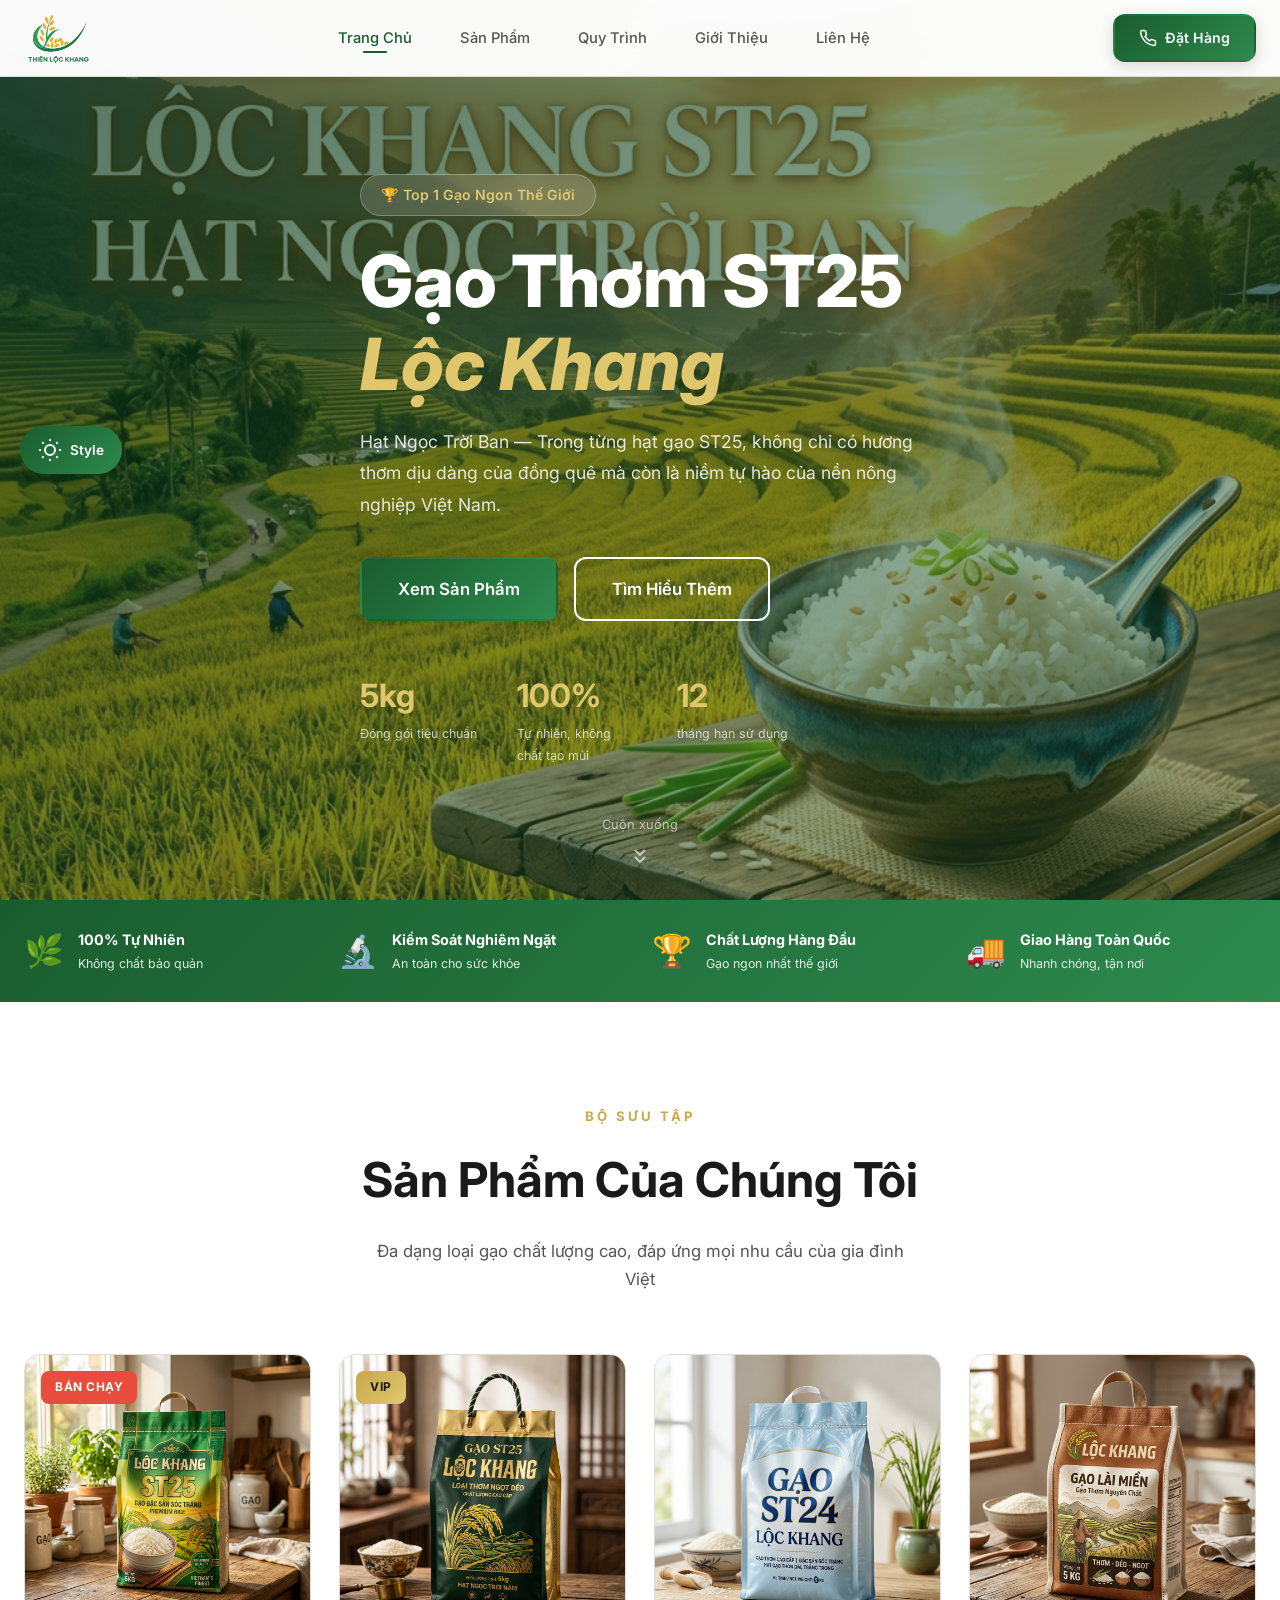
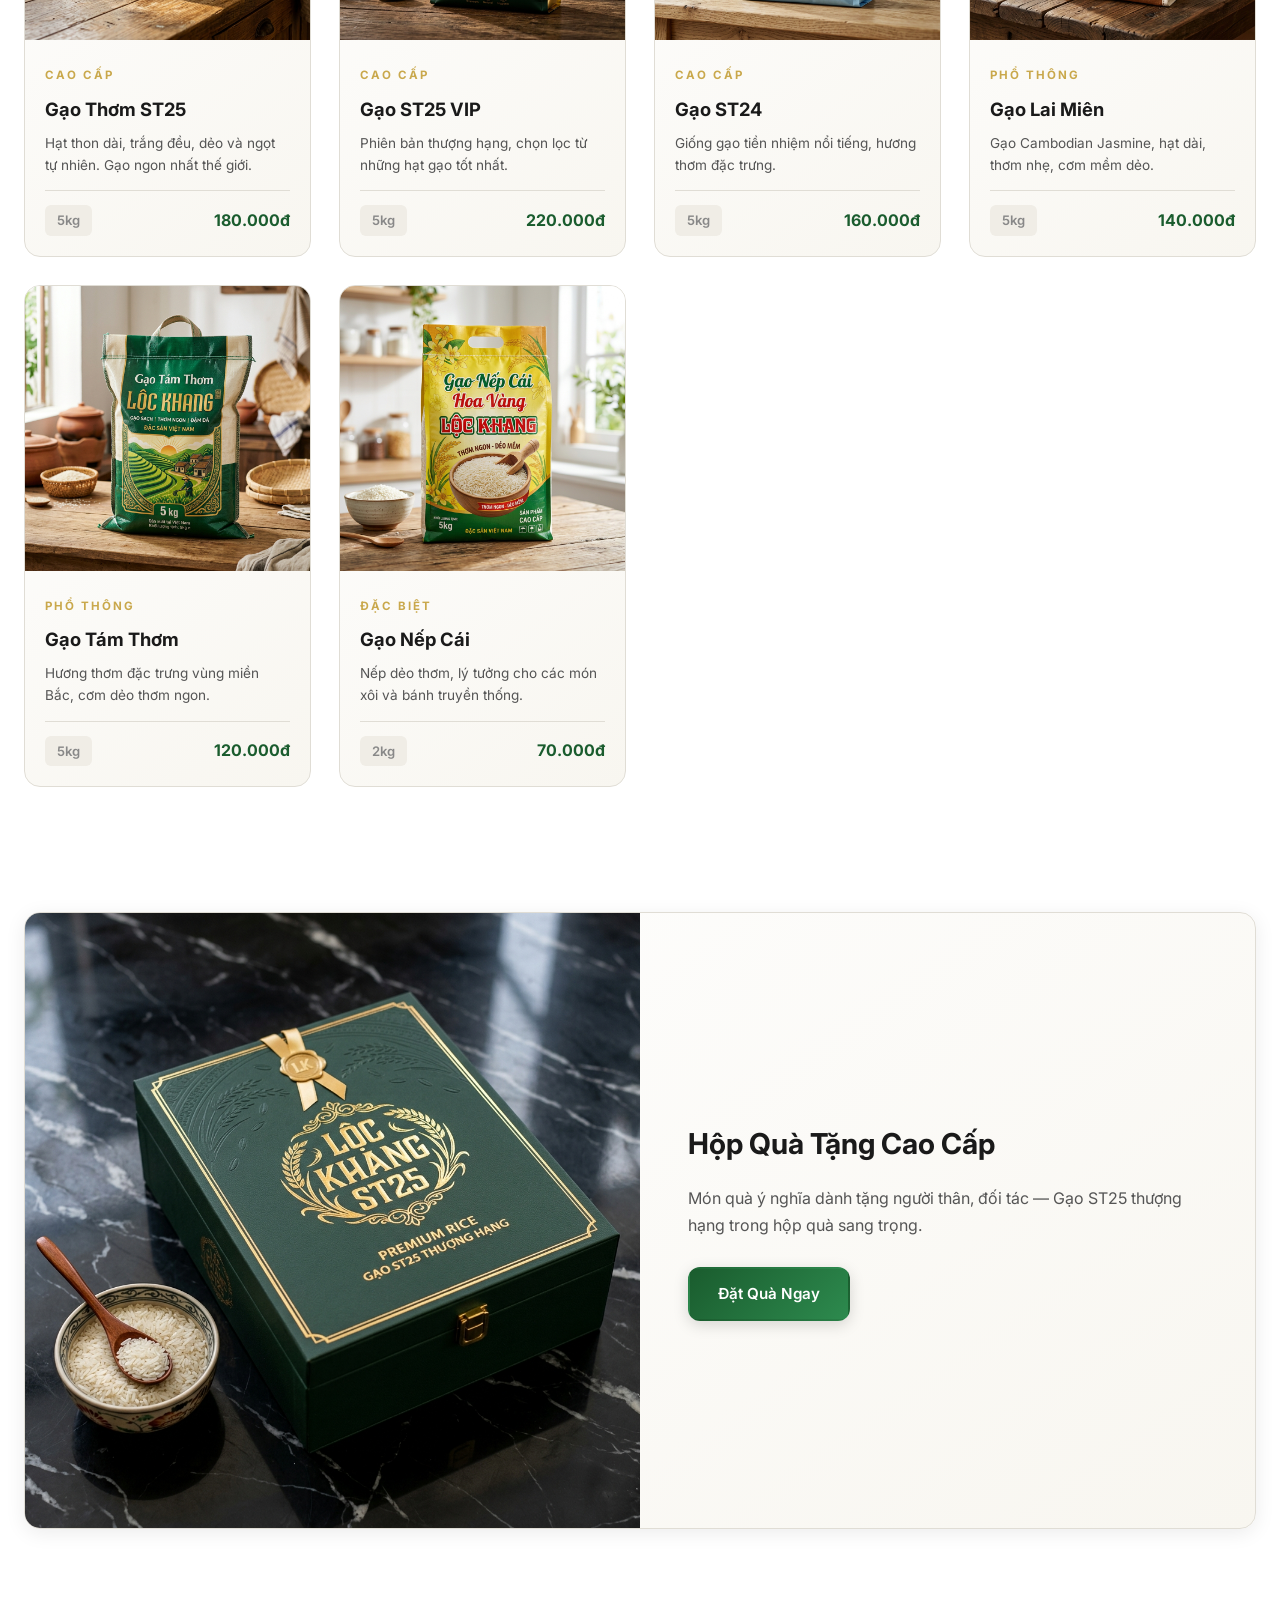
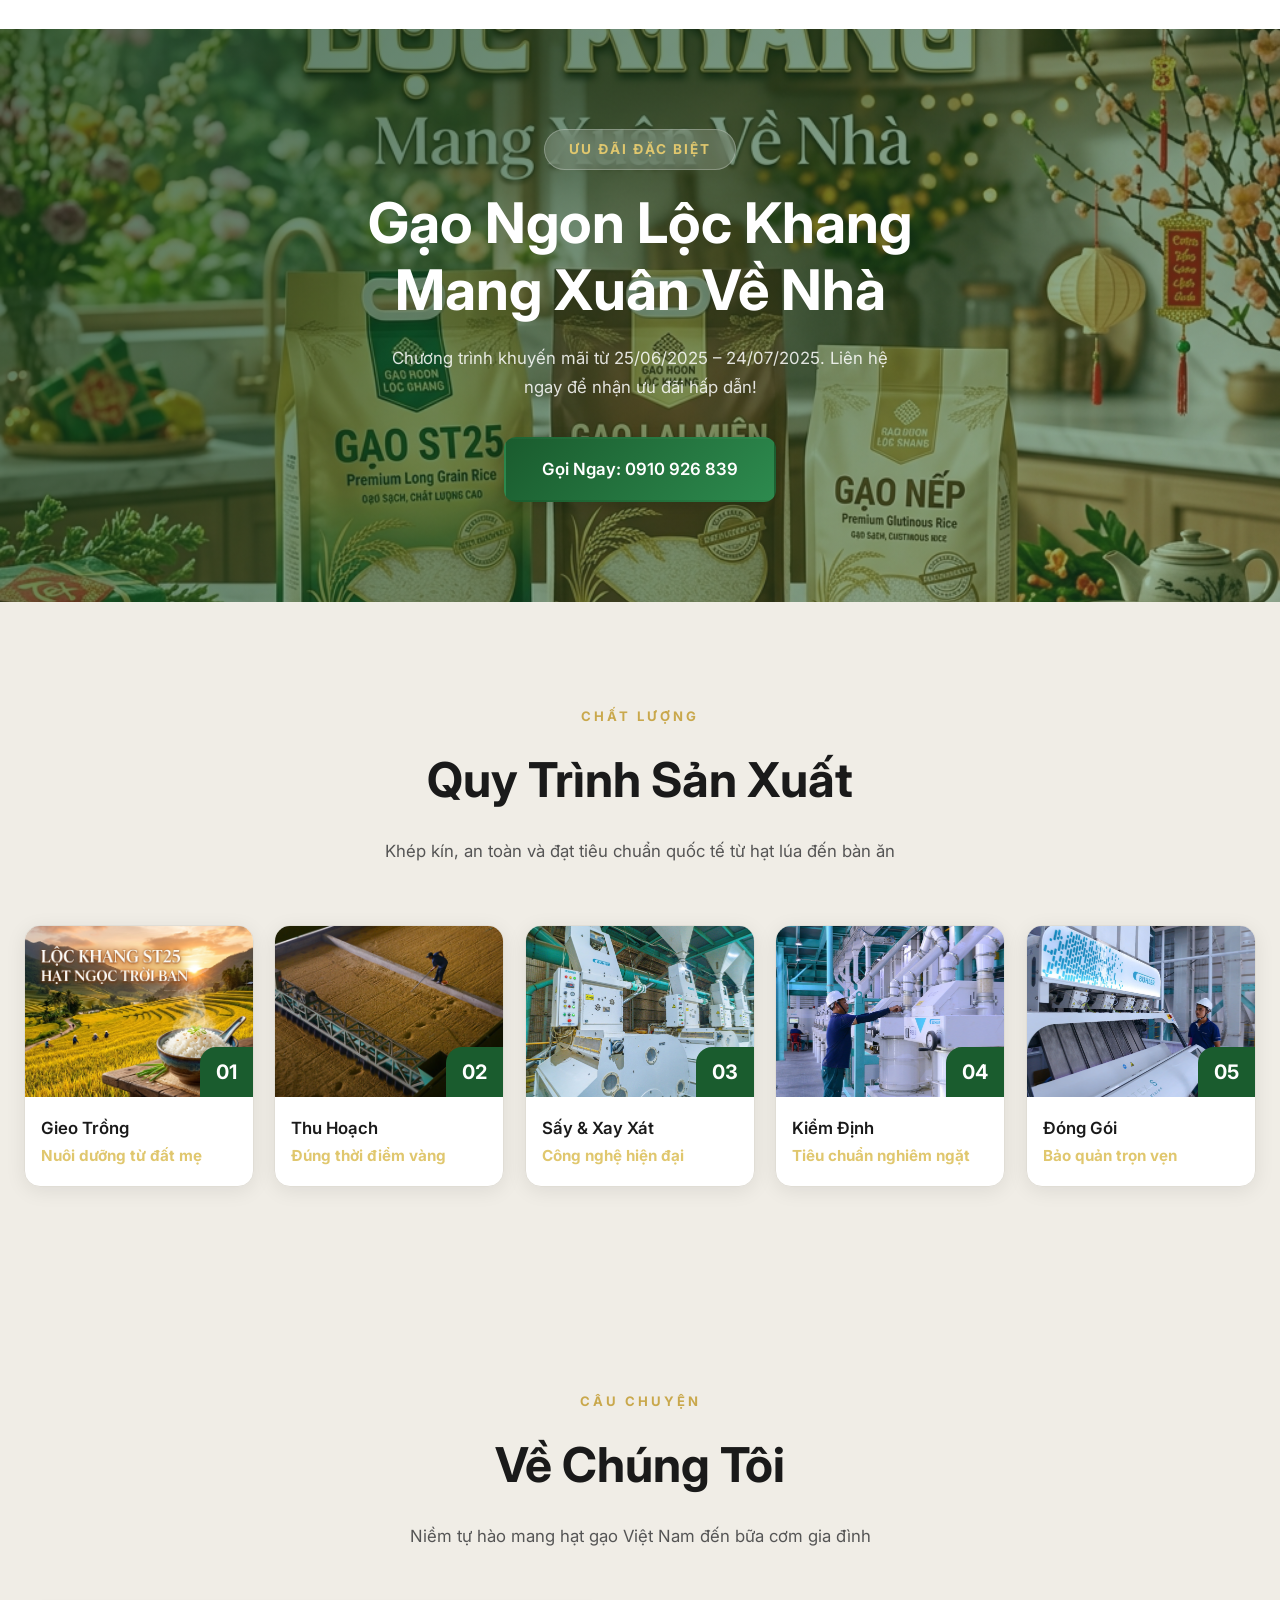
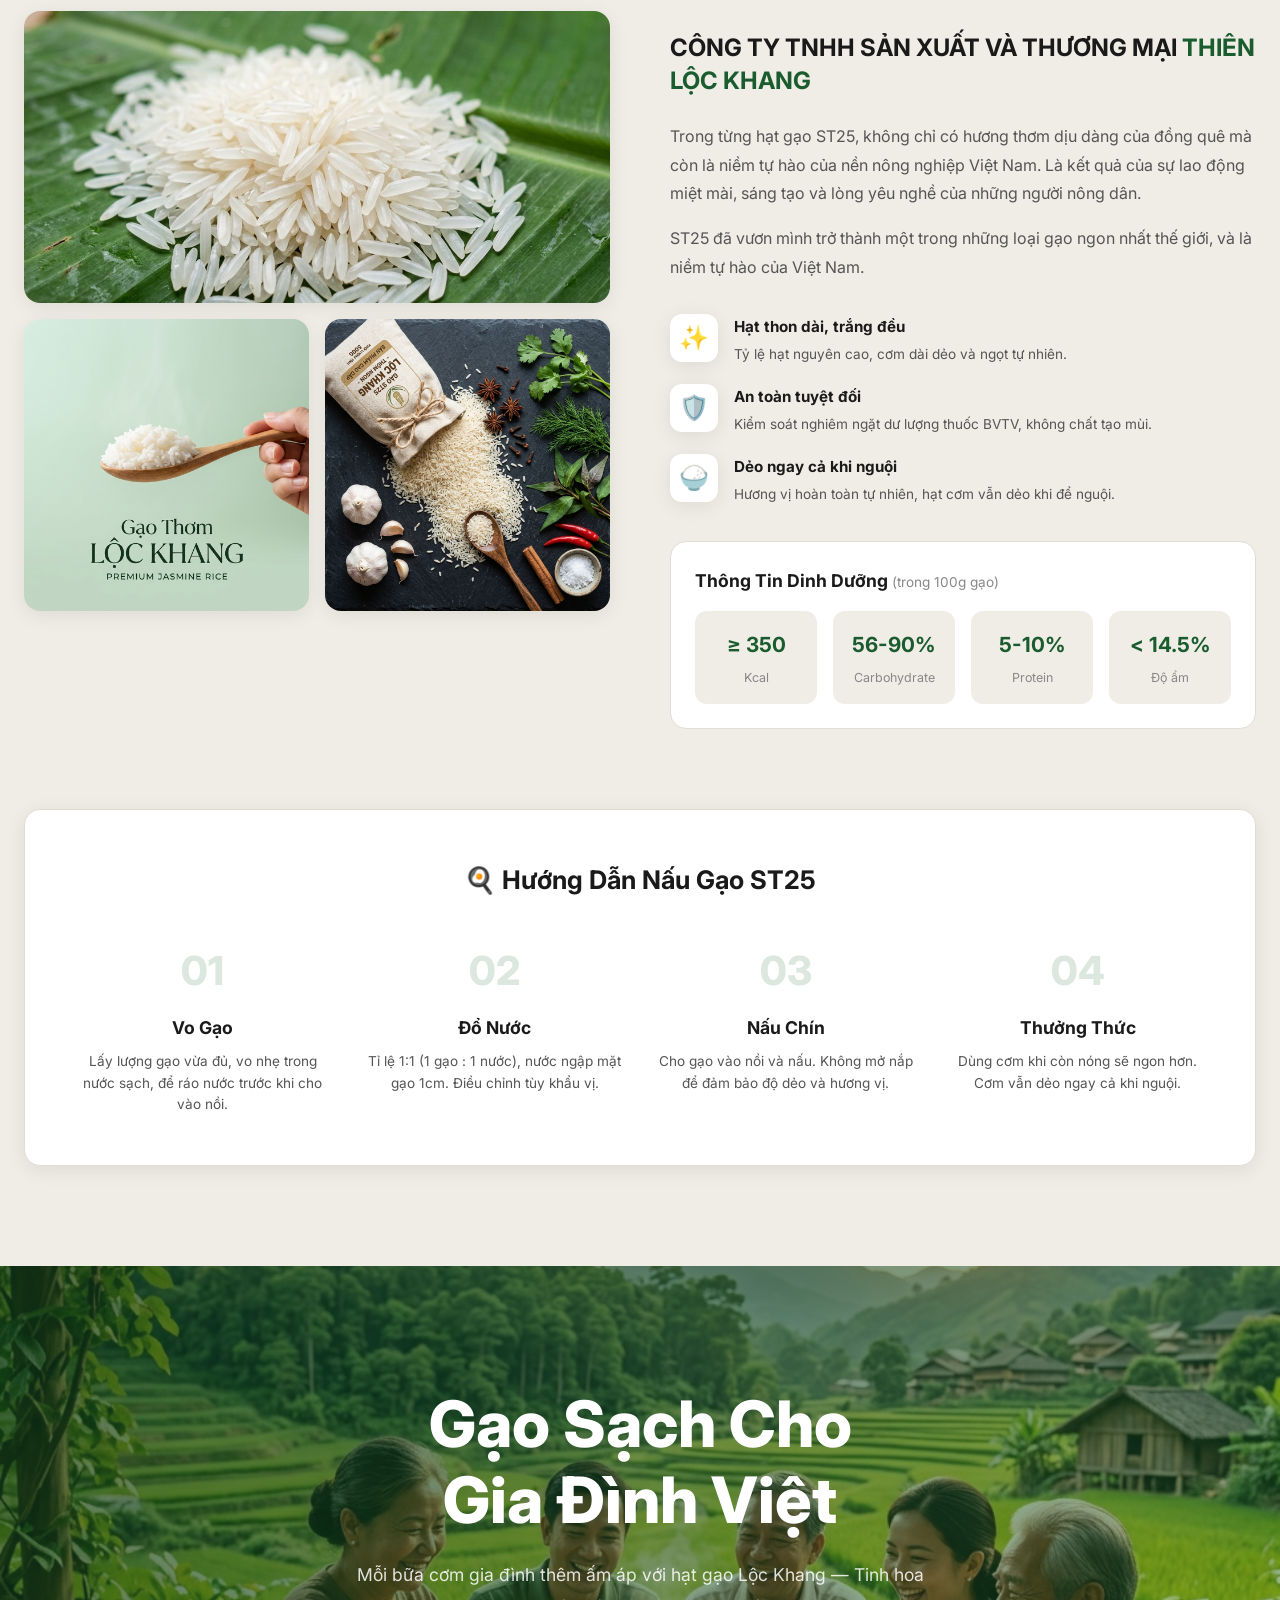
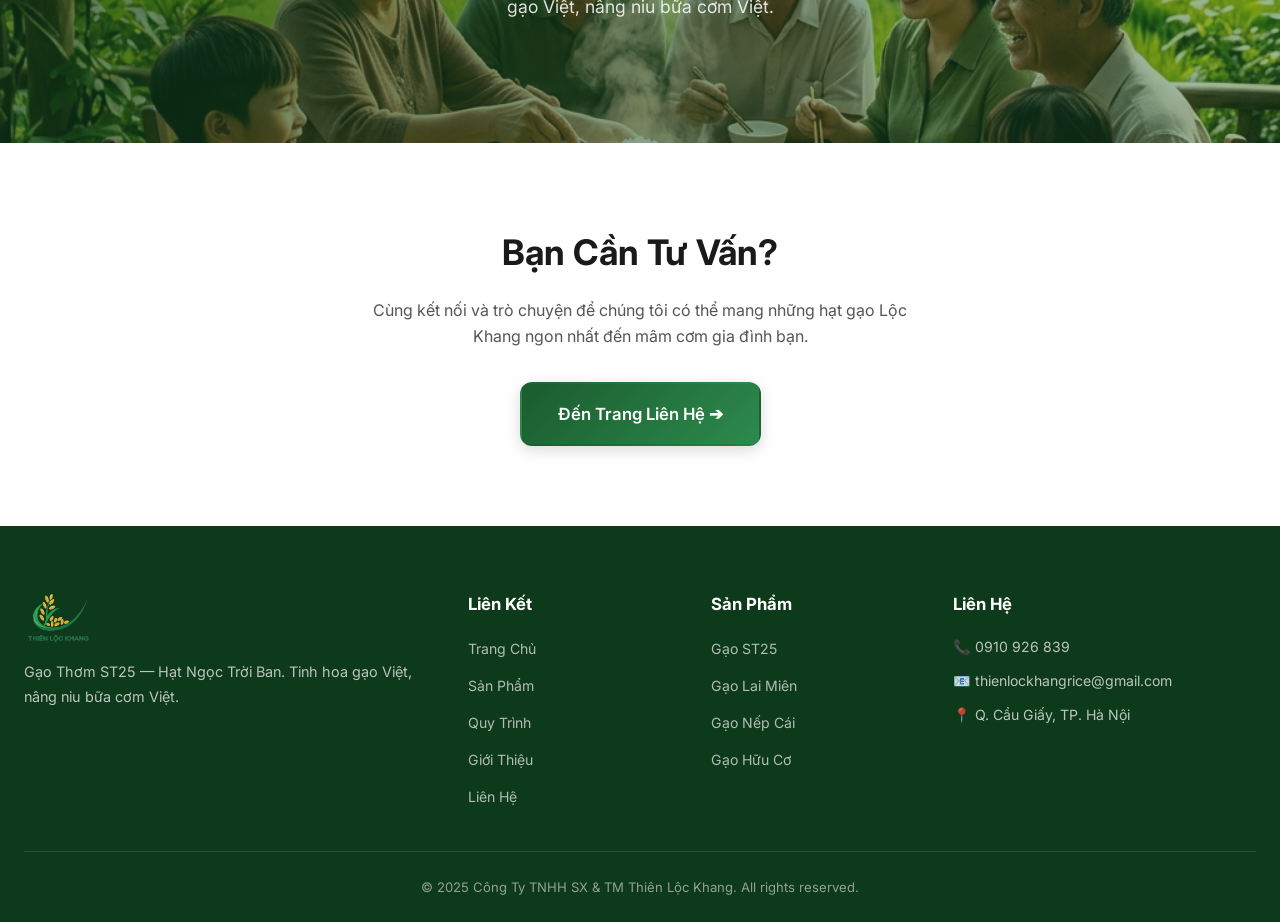
==== commit 29c98804: "Merge branch 'main' into develop" ====
--- a/index.html
+++ b/index.html
@@ -8,7 +8,7 @@
     <title>Gạo Thơm Lộc Khang - Hạt Ngọc Trời Ban | ST25 Premium Rice</title>
     <link rel="preconnect" href="https://fonts.googleapis.com">
     <link rel="preconnect" href="https://fonts.gstatic.com" crossorigin>
-    <link href="https://fonts.googleapis.com/css2?family=Playfair+Display:ital,wght@0,400;0,600;0,700;0,800;1,400;1,600&family=Inter:wght@300;400;500;600;700&family=Cormorant+Garamond:ital,wght@0,400;0,600;0,700;1,400&display=swap" rel="stylesheet">
+    <link href="https://fonts.googleapis.com/css2?family=Inter:wght@300;400;500;600;700&display=swap" rel="stylesheet">
     <link rel="stylesheet" href="styles.css">
 </head>
 <body data-style="classic-green">
@@ -58,9 +58,10 @@
                 </a>
                 <ul class="nav__menu" id="navMenu">
                     <li><a href="#home" class="nav__link active" data-section="home">Trang Chủ</a></li>
-                    <li><a href="#products" class="nav__link" data-section="products">Sản Phẩm</a></li>
+                    <li><a href="products.html" class="nav__link">Sản Phẩm</a></li>
+                    <li><a href="#process" class="nav__link" data-section="process">Quy Trình</a></li>
                     <li><a href="#about" class="nav__link" data-section="about">Giới Thiệu</a></li>
-                    <li><a href="#contact" class="nav__link" data-section="contact">Liên Hệ</a></li>
+                    <li><a href="contact.html" class="nav__link">Liên Hệ</a></li>
                 </ul>
                 <div class="nav__actions">
                     <a href="tel:0910926839" class="btn btn--primary nav__cta">
@@ -90,7 +91,7 @@
                 </h1>
                 <p class="hero__subtitle">Hạt Ngọc Trời Ban — Trong từng hạt gạo ST25, không chỉ có hương thơm dịu dàng của đồng quê mà còn là niềm tự hào của nền nông nghiệp Việt Nam.</p>
                 <div class="hero__actions">
-                    <a href="#products" class="btn btn--primary btn--lg">Xem Sản Phẩm</a>
+                    <a href="products.html" class="btn btn--primary btn--lg">Xem Sản Phẩm</a>
                     <a href="#about" class="btn btn--outline btn--lg">Tìm Hiểu Thêm</a>
                 </div>
                 <div class="hero__stats">
@@ -160,13 +161,7 @@
                 <p class="section-header__desc">Đa dạng loại gạo chất lượng cao, đáp ứng mọi nhu cầu của gia đình Việt</p>
             </div>
 
-            <!-- Product Filter -->
-            <div class="products__filter">
-                <button class="products__filter-btn active" data-filter="all">Tất Cả</button>
-                <button class="products__filter-btn" data-filter="premium">Cao Cấp</button>
-                <button class="products__filter-btn" data-filter="popular">Phổ Thông</button>
-                <button class="products__filter-btn" data-filter="special">Đặc Biệt</button>
-            </div>
+
 
             <!-- Product Grid -->
             <div class="products__grid">
@@ -185,7 +180,7 @@
                         <p class="product-card__desc">Hạt thon dài, trắng đều, dẻo và ngọt tự nhiên. Gạo ngon nhất thế giới.</p>
                         <div class="product-card__meta">
                             <span class="product-card__weight">5kg</span>
-                            <span class="product-card__price">Liên hệ</span>
+                            <span class="product-card__price">180.000đ</span>
                         </div>
                     </div>
                 </div>
@@ -205,7 +200,7 @@
                         <p class="product-card__desc">Phiên bản thượng hạng, chọn lọc từ những hạt gạo tốt nhất.</p>
                         <div class="product-card__meta">
                             <span class="product-card__weight">5kg</span>
-                            <span class="product-card__price">Liên hệ</span>
+                            <span class="product-card__price">220.000đ</span>
                         </div>
                     </div>
                 </div>
@@ -224,7 +219,7 @@
                         <p class="product-card__desc">Giống gạo tiền nhiệm nổi tiếng, hương thơm đặc trưng.</p>
                         <div class="product-card__meta">
                             <span class="product-card__weight">5kg</span>
-                            <span class="product-card__price">Liên hệ</span>
+                            <span class="product-card__price">160.000đ</span>
                         </div>
                     </div>
                 </div>
@@ -243,7 +238,7 @@
                         <p class="product-card__desc">Gạo Cambodian Jasmine, hạt dài, thơm nhẹ, cơm mềm dẻo.</p>
                         <div class="product-card__meta">
                             <span class="product-card__weight">5kg</span>
-                            <span class="product-card__price">Liên hệ</span>
+                            <span class="product-card__price">140.000đ</span>
                         </div>
                     </div>
                 </div>
@@ -262,7 +257,7 @@
                         <p class="product-card__desc">Hương thơm đặc trưng vùng miền Bắc, cơm dẻo thơm ngon.</p>
                         <div class="product-card__meta">
                             <span class="product-card__weight">5kg</span>
-                            <span class="product-card__price">Liên hệ</span>
+                            <span class="product-card__price">120.000đ</span>
                         </div>
                     </div>
                 </div>
@@ -281,88 +276,15 @@
                         <p class="product-card__desc">Nếp dẻo thơm, lý tưởng cho các món xôi và bánh truyền thống.</p>
                         <div class="product-card__meta">
                             <span class="product-card__weight">2kg</span>
-                            <span class="product-card__price">Liên hệ</span>
-                        </div>
-                    </div>
-                </div>
-
-                <!-- Product 7 - Huyết Rồng -->
-                <div class="product-card" data-category="special">
-                    <div class="product-card__badge product-card__badge--new">Mới</div>
-                    <div class="product-card__image">
-                        <img src="images/loc_khang_generated/16_bao_bi_gao_huyet_rong.png" alt="Gạo Huyết Rồng" loading="lazy">
-                        <div class="product-card__overlay">
-                            <button class="btn btn--primary btn--sm" onclick="orderProduct('Gạo Huyết Rồng')">Đặt Hàng</button>
-                        </div>
-                    </div>
-                    <div class="product-card__info">
-                        <span class="product-card__category">Đặc Biệt</span>
-                        <h3 class="product-card__name">Gạo Huyết Rồng</h3>
-                        <p class="product-card__desc">Gạo lứt đỏ giàu dinh dưỡng, tốt cho sức khỏe tim mạch.</p>
-                        <div class="product-card__meta">
-                            <span class="product-card__weight">2kg</span>
-                            <span class="product-card__price">Liên hệ</span>
-                        </div>
-                    </div>
-                </div>
-
-                <!-- Product 8 - Nàng Hoa -->
-                <div class="product-card" data-category="popular">
-                    <div class="product-card__image">
-                        <img src="images/loc_khang_generated/17_bao_bi_gao_nang_hoa.png" alt="Gạo Nàng Hoa" loading="lazy">
-                        <div class="product-card__overlay">
-                            <button class="btn btn--primary btn--sm" onclick="orderProduct('Gạo Nàng Hoa')">Đặt Hàng</button>
-                        </div>
-                    </div>
-                    <div class="product-card__info">
-                        <span class="product-card__category">Phổ Thông</span>
-                        <h3 class="product-card__name">Gạo Nàng Hoa</h3>
-                        <p class="product-card__desc">Gạo thơm nhẹ, hạt dài trắng, cơm mềm phù hợp bữa cơm gia đình.</p>
-                        <div class="product-card__meta">
-                            <span class="product-card__weight">5kg</span>
-                            <span class="product-card__price">Liên hệ</span>
-                        </div>
-                    </div>
-                </div>
-
-                <!-- Product 9 - Đài Thơm 8 -->
-                <div class="product-card" data-category="popular">
-                    <div class="product-card__image">
-                        <img src="images/loc_khang_generated/18_bao_bi_gao_dai_thom_8.png" alt="Gạo Đài Thơm 8" loading="lazy">
-                        <div class="product-card__overlay">
-                            <button class="btn btn--primary btn--sm" onclick="orderProduct('Gạo Đài Thơm 8')">Đặt Hàng</button>
-                        </div>
-                    </div>
-                    <div class="product-card__info">
-                        <span class="product-card__category">Phổ Thông</span>
-                        <h3 class="product-card__name">Gạo Đài Thơm 8</h3>
-                        <p class="product-card__desc">Giống gạo năng suất cao, hạt trắng đẹp, giá thành hợp lý.</p>
-                        <div class="product-card__meta">
-                            <span class="product-card__weight">5kg</span>
-                            <span class="product-card__price">Liên hệ</span>
-                        </div>
-                    </div>
-                </div>
-
-                <!-- Product 10 - Gạo Hữu Cơ -->
-                <div class="product-card" data-category="special">
-                    <div class="product-card__badge product-card__badge--organic">Hữu Cơ</div>
-                    <div class="product-card__image">
-                        <img src="images/loc_khang_generated/20_bao_bi_gao_huu_co.png" alt="Gạo Hữu Cơ" loading="lazy">
-                        <div class="product-card__overlay">
-                            <button class="btn btn--primary btn--sm" onclick="orderProduct('Gạo Hữu Cơ')">Đặt Hàng</button>
-                        </div>
-                    </div>
-                    <div class="product-card__info">
-                        <span class="product-card__category">Đặc Biệt</span>
-                        <h3 class="product-card__name">Gạo Hữu Cơ</h3>
-                        <p class="product-card__desc">Canh tác hữu cơ, không thuốc trừ sâu, an toàn tuyệt đối.</p>
-                        <div class="product-card__meta">
-                            <span class="product-card__weight">2kg</span>
-                            <span class="product-card__price">Liên hệ</span>
-                        </div>
-                    </div>
-                </div>
+                            <span class="product-card__price">70.000đ</span>
+                        </div>
+                    </div>
+                </div>
+
+            </div>
+            
+            <div style="text-align: center; margin-top: 48px;">
+                <a href="products.html" class="btn btn--outline btn--lg">Xem Tất Cả Sản Phẩm ➔</a>
             </div>
 
             <!-- Gift Box CTA -->
@@ -390,6 +312,74 @@
             <h2 class="promo-banner__title">Gạo Ngon Lộc Khang<br>Mang Xuân Về Nhà</h2>
             <p class="promo-banner__desc">Chương trình khuyến mãi từ 25/06/2025 – 24/07/2025. Liên hệ ngay để nhận ưu đãi hấp dẫn!</p>
             <a href="tel:0910926839" class="btn btn--primary btn--lg">Gọi Ngay: 0910 926 839</a>
+        </div>
+    </section>
+
+    <!-- ============ PROCESS SECTION ============ -->
+    <section class="process" id="process">
+        <div class="container">
+            <div class="section-header">
+                <span class="section-header__tag">Chất Lượng</span>
+                <h2 class="section-header__title">Quy Trình Sản Xuất</h2>
+                <p class="section-header__desc">Khép kín, an toàn và đạt tiêu chuẩn quốc tế từ hạt lúa đến bàn ăn</p>
+            </div>
+
+            <div class="process__horizontal">
+                <!-- Step 1 -->
+                <div class="process-card">
+                    <div class="process-card__image">
+                        <img src="images/process_1.png" alt="Gieo Trồng" loading="lazy">
+                        <div class="process-card__step">01</div>
+                    </div>
+                    <div class="process-card__content">
+                        <h3>Gieo Trồng<span>Nuôi dưỡng từ đất mẹ</span></h3>
+                    </div>
+                </div>
+
+                <!-- Step 2 -->
+                <div class="process-card">
+                    <div class="process-card__image">
+                        <img src="images/process_2.jpg" alt="Thu Hoạch" loading="lazy">
+                        <div class="process-card__step">02</div>
+                    </div>
+                    <div class="process-card__content">
+                        <h3>Thu Hoạch<span>Đúng thời điểm vàng</span></h3>
+                    </div>
+                </div>
+
+                <!-- Step 3 -->
+                <div class="process-card">
+                    <div class="process-card__image">
+                        <img src="images/process_3.jpg" alt="Sấy & Xay Xát" loading="lazy">
+                        <div class="process-card__step">03</div>
+                    </div>
+                    <div class="process-card__content">
+                        <h3>Sấy & Xay Xát<span>Công nghệ hiện đại</span></h3>
+                    </div>
+                </div>
+
+                <!-- Step 4 -->
+                <div class="process-card">
+                    <div class="process-card__image">
+                        <img src="images/process_4.jpg" alt="Kiểm Định" loading="lazy">
+                        <div class="process-card__step">04</div>
+                    </div>
+                    <div class="process-card__content">
+                        <h3>Kiểm Định<span>Tiêu chuẩn nghiêm ngặt</span></h3>
+                    </div>
+                </div>
+
+                <!-- Step 5 -->
+                <div class="process-card">
+                    <div class="process-card__image">
+                        <img src="images/process_5.jpg" alt="Đóng Gói" loading="lazy">
+                        <div class="process-card__step">05</div>
+                    </div>
+                    <div class="process-card__content">
+                        <h3>Đóng Gói<span>Bảo quản trọn vẹn</span></h3>
+                    </div>
+                </div>
+            </div>
         </div>
     </section>
 
@@ -511,96 +501,12 @@
         </div>
     </section>
 
-    <!-- ============ CONTACT SECTION ============ -->
-    <section class="contact" id="contact">
-        <div class="container">
-            <div class="section-header">
-                <span class="section-header__tag">Kết Nối</span>
-                <h2 class="section-header__title">Liên Hệ Với Chúng Tôi</h2>
-                <p class="section-header__desc">Đặt hàng hoặc tư vấn — chúng tôi luôn sẵn sàng phục vụ bạn</p>
-            </div>
-
-            <div class="contact__content">
-                <div class="contact__info">
-                    <div class="contact__card">
-                        <div class="contact__card-icon">
-                            <svg width="28" height="28" viewBox="0 0 24 24" fill="none" stroke="currentColor" stroke-width="2"><path d="M21 10c0 7-9 13-9 13s-9-6-9-13a9 9 0 0118 0z"/><circle cx="12" cy="10" r="3"/></svg>
-                        </div>
-                        <div>
-                            <h4>Địa Chỉ</h4>
-                            <p>Tầng 3, số 29C ngõ 58 ngách 23 đường Trần Bình, Phường Mai Dịch, Quận Cầu Giấy, TP. Hà Nội</p>
-                        </div>
-                    </div>
-                    <div class="contact__card">
-                        <div class="contact__card-icon">
-                            <svg width="28" height="28" viewBox="0 0 24 24" fill="none" stroke="currentColor" stroke-width="2"><path d="M22 16.92v3a2 2 0 01-2.18 2 19.79 19.79 0 01-8.63-3.07 19.5 19.5 0 01-6-6 19.79 19.79 0 01-3.07-8.67A2 2 0 014.11 2h3a2 2 0 012 1.72c.127.96.361 1.903.7 2.81a2 2 0 01-.45 2.11L8.09 9.91a16 16 0 006 6l1.27-1.27a2 2 0 012.11-.45c.907.339 1.85.573 2.81.7A2 2 0 0122 16.92z"/></svg>
-                        </div>
-                        <div>
-                            <h4>Hotline Đặt Hàng</h4>
-                            <p><a href="tel:0910926839">0910 926 839</a></p>
-                            <p><a href="tel:0916936839">091 693 68 39</a></p>
-                        </div>
-                    </div>
-                    <div class="contact__card">
-                        <div class="contact__card-icon">
-                            <svg width="28" height="28" viewBox="0 0 24 24" fill="none" stroke="currentColor" stroke-width="2"><path d="M4 4h16c1.1 0 2 .9 2 2v12c0 1.1-.9 2-2 2H4c-1.1 0-2-.9-2-2V6c0-1.1.9-2 2-2z"/><polyline points="22,6 12,13 2,6"/></svg>
-                        </div>
-                        <div>
-                            <h4>Email</h4>
-                            <p><a href="mailto:thienlockhangrice@gmail.com">thienlockhangrice@gmail.com</a></p>
-                        </div>
-                    </div>
-                    <div class="contact__card">
-                        <div class="contact__card-icon">
-                            <svg width="28" height="28" viewBox="0 0 24 24" fill="none" stroke="currentColor" stroke-width="2"><path d="M18 2h-3a5 5 0 00-5 5v3H7v4h3v8h4v-8h3l1-4h-4V7a1 1 0 011-1h3z"/></svg>
-                        </div>
-                        <div>
-                            <h4>Fanpage</h4>
-                            <p><a href="#">Gạo Thơm ST25 Lộc Khang</a></p>
-                        </div>
-                    </div>
-                    <div class="contact__card">
-                        <div class="contact__card-icon">
-                            <svg width="28" height="28" viewBox="0 0 24 24" fill="none" stroke="currentColor" stroke-width="2"><rect x="2" y="3" width="20" height="14" rx="2" ry="2"/><line x1="8" y1="21" x2="16" y2="21"/><line x1="12" y1="17" x2="12" y2="21"/></svg>
-                        </div>
-                        <div>
-                            <h4>Thông Tin Doanh Nghiệp</h4>
-                            <p>MST: 0111026839</p>
-                            <p>CBCL: 01/THIENLOCKHANG/2025</p>
-                        </div>
-                    </div>
-                </div>
-
-                <div class="contact__form-wrap">
-                    <form class="contact__form" id="contactForm" onsubmit="handleContactForm(event)">
-                        <h3>Gửi Yêu Cầu Tư Vấn</h3>
-                        <div class="form-group">
-                            <label for="contactName">Họ và Tên</label>
-                            <input type="text" id="contactName" name="name" placeholder="Nhập họ và tên..." required>
-                        </div>
-                        <div class="form-group">
-                            <label for="contactPhone">Số Điện Thoại</label>
-                            <input type="tel" id="contactPhone" name="phone" placeholder="Nhập số điện thoại..." required>
-                        </div>
-                        <div class="form-group">
-                            <label for="contactEmail">Email</label>
-                            <input type="email" id="contactEmail" name="email" placeholder="Nhập email...">
-                        </div>
-                        <div class="form-group">
-                            <label for="contactMessage">Nội Dung</label>
-                            <textarea id="contactMessage" name="message" rows="4" placeholder="Nhập nội dung yêu cầu..."></textarea>
-                        </div>
-                        <button type="submit" class="btn btn--primary btn--block">Gửi Yêu Cầu</button>
-                    </form>
-                </div>
-            </div>
-
-            <!-- Factory Info -->
-            <div class="contact__factory">
-                <h4>🏭 Nhà Máy Sản Xuất & Đóng Gói</h4>
-                <p><strong>Công ty TNHH MTV V.S Thiên Lộc Phú</strong></p>
-                <p>Xã Tân Trụ, Tỉnh Tây Ninh, Việt Nam</p>
-            </div>
+    <!-- ============ CONTACT CTA ============ -->
+    <section class="contact" style="padding: 80px 0; text-align: center;">
+        <div class="container" style="max-width: 600px;">
+            <h2 style="font-family: var(--font-heading); font-size: 2.2rem; margin-bottom: 16px;">Bạn Cần Tư Vấn?</h2>
+            <p style="color: var(--text-secondary); margin-bottom: 32px; line-height: 1.6;">Cùng kết nối và trò chuyện để chúng tôi có thể mang những hạt gạo Lộc Khang ngon nhất đến mâm cơm gia đình bạn.</p>
+            <a href="contact.html" class="btn btn--primary btn--lg">Đến Trang Liên Hệ ➔</a>
         </div>
     </section>
 
@@ -618,18 +524,19 @@
                     <h4>Liên Kết</h4>
                     <ul>
                         <li><a href="#home">Trang Chủ</a></li>
-                        <li><a href="#products">Sản Phẩm</a></li>
+                        <li><a href="products.html">Sản Phẩm</a></li>
+                        <li><a href="#process">Quy Trình</a></li>
                         <li><a href="#about">Giới Thiệu</a></li>
-                        <li><a href="#contact">Liên Hệ</a></li>
+                        <li><a href="contact.html">Liên Hệ</a></li>
                     </ul>
                 </div>
                 <div class="footer__links">
                     <h4>Sản Phẩm</h4>
                     <ul>
-                        <li><a href="#products">Gạo ST25</a></li>
-                        <li><a href="#products">Gạo Lai Miên</a></li>
-                        <li><a href="#products">Gạo Nếp Cái</a></li>
-                        <li><a href="#products">Gạo Hữu Cơ</a></li>
+                        <li><a href="products.html">Gạo ST25</a></li>
+                        <li><a href="products.html">Gạo Lai Miên</a></li>
+                        <li><a href="products.html">Gạo Nếp Cái</a></li>
+                        <li><a href="products.html">Gạo Hữu Cơ</a></li>
                     </ul>
                 </div>
                 <div class="footer__contact">
@@ -663,6 +570,61 @@
         </div>
     </div>
 
+    <!-- ============ PRODUCT DETAIL MODAL ============ -->
+    <div class="modal" id="productDetailModal">
+        <div class="modal__backdrop" onclick="closeProductDetailModal()"></div>
+        <div class="modal__content modal__content--large">
+            <button class="modal__close" onclick="closeProductDetailModal()">&times;</button>
+            <div class="product-detail">
+                <div class="product-detail__image">
+                    <img id="detailImage" src="" alt="">
+                    <div id="detailBadge" class="product-card__badge" style="display:none;"></div>
+                </div>
+                <div class="product-detail__info">
+                    <span id="detailCategory" class="product-card__category"></span>
+                    <h2 id="detailTitle" class="product-detail__title"></h2>
+                    <p id="detailDesc" class="product-detail__desc"></p>
+                    
+                    <div class="product-detail__specs">
+                        <div class="spec-item">
+                            <span class="spec-label">Trọng lượng</span>
+                            <span id="detailWeight" class="spec-value"></span>
+                        </div>
+                        <div class="spec-item">
+                            <span class="spec-label">Hạn sử dụng</span>
+                            <span class="spec-value">12 tháng</span>
+                        </div>
+                        <div class="spec-item">
+                            <span class="spec-label">Đóng gói</span>
+                            <span class="spec-value">Tiêu chuẩn</span>
+                        </div>
+                    </div>
+
+                    <div class="product-detail__price-wrap">
+                        <span class="price-label">Giá bán:</span>
+                        <span id="detailPrice" class="product-detail__price"></span>
+                    </div>
+
+                    <div class="product-detail__actions">
+                        <button class="btn btn--primary btn--lg btn--block" id="detailOrderBtn">
+                            📞 Đặt Hàng Ngay
+                        </button>
+                    </div>
+
+                    <div class="product-detail__features">
+                        <h4>Đặc điểm nổi bật</h4>
+                        <ul>
+                            <li>🌾 100% gạo sạch nguyên chất</li>
+                            <li>🚫 Không chất bảo quản, tẩy trắng</li>
+                            <li>✨ Hạt gạo thon dài, tỷ lệ nguyên hạt cao</li>
+                            <li>🍚 Cơm dẻo, ngọt, thơm tự nhiên lâu dài</li>
+                        </ul>
+                    </div>
+                </div>
+            </div>
+        </div>
+    </div>
+
     <!-- ============ BACK TO TOP ============ -->
     <button class="back-to-top" id="backToTop" aria-label="Lên đầu trang">
         <svg width="24" height="24" viewBox="0 0 24 24" fill="none" stroke="currentColor" stroke-width="2"><polyline points="18 15 12 9 6 15"/></svg>
--- a/styles.css
+++ b/styles.css
@@ -42,6 +42,19 @@
     max-width: 1280px;
     margin: 0 auto;
     padding: 0 24px;
+}
+
+/* ============ SCROLL ANIMATION & UTILS ============ */
+.animate-on-scroll {
+    opacity: 0;
+    transform: translateY(40px);
+    transition: opacity 0.8s cubic-bezier(0.2, 0.8, 0.2, 1), transform 0.8s cubic-bezier(0.2, 0.8, 0.2, 1);
+    will-change: opacity, transform;
+}
+
+.animate-on-scroll.visible {
+    opacity: 1;
+    transform: translateY(0);
 }
 
 /* ============================================
@@ -73,7 +86,7 @@
     --gradient-hero: linear-gradient(135deg, rgba(13, 58, 26, 0.7) 0%, rgba(26, 92, 46, 0.4) 100%);
     --gradient-accent: linear-gradient(135deg, var(--primary) 0%, var(--primary-light) 100%);
     --gradient-card: linear-gradient(145deg, #ffffff 0%, #f8f6f0 100%);
-    --font-heading: 'Playfair Display', serif;
+    --font-heading: 'Inter', sans-serif;
     --font-body: 'Inter', sans-serif;
     --nav-style: normal;
 }
@@ -107,7 +120,7 @@
     --gradient-hero: linear-gradient(135deg, rgba(10, 10, 15, 0.85) 0%, rgba(26, 26, 40, 0.5) 100%);
     --gradient-accent: linear-gradient(135deg, #c9a84c 0%, #e0c76e 100%);
     --gradient-card: linear-gradient(145deg, #1e1e2e 0%, #16162a 100%);
-    --font-heading: 'Cormorant Garamond', serif;
+    --font-heading: 'Inter', sans-serif;
     --font-body: 'Inter', sans-serif;
     --nav-style: normal;
 }
@@ -141,7 +154,7 @@
     --gradient-hero: linear-gradient(135deg, rgba(60, 37, 24, 0.75) 0%, rgba(139, 94, 60, 0.4) 100%);
     --gradient-accent: linear-gradient(135deg, #8B5E3C 0%, #c17f3e 100%);
     --gradient-card: linear-gradient(145deg, #ffffff 0%, #faf4ea 100%);
-    --font-heading: 'Playfair Display', serif;
+    --font-heading: 'Inter', sans-serif;
     --font-body: 'Inter', sans-serif;
     --nav-style: normal;
 }
@@ -209,7 +222,7 @@
     --gradient-hero: linear-gradient(135deg, rgba(46, 16, 101, 0.8) 0%, rgba(124, 58, 237, 0.4) 100%);
     --gradient-accent: linear-gradient(135deg, #7c3aed 0%, #a78bfa 100%);
     --gradient-card: linear-gradient(145deg, #ffffff 0%, #faf5ff 100%);
-    --font-heading: 'Playfair Display', serif;
+    --font-heading: 'Inter', sans-serif;
     --font-body: 'Inter', sans-serif;
     --nav-style: normal;
 }
@@ -678,8 +691,10 @@
 .product-card:nth-child(10) { animation-delay: 0.5s; }
 
 .product-card:hover {
-    transform: translateY(-8px);
-    box-shadow: var(--shadow-lg);
+    transform: translateY(-12px) scale(1.02);
+    box-shadow: 0 20px 40px rgba(0,0,0,0.12);
+    border-color: var(--primary-light);
+    z-index: 10;
 }
 
 .product-card.hidden {
@@ -1418,6 +1433,125 @@
 @keyframes modalIn {
     from { opacity: 0; transform: scale(0.95) translateY(20px); }
     to { opacity: 1; transform: scale(1) translateY(0); }
+}
+
+.modal__content--large {
+    max-width: 900px;
+    width: 90%;
+    padding: 32px;
+    text-align: left;
+}
+
+.product-detail {
+    display: grid;
+    grid-template-columns: 1fr 1fr;
+    gap: 32px;
+    align-items: flex-start;
+}
+
+.product-detail__image {
+    position: relative;
+    border-radius: var(--card-radius);
+    overflow: hidden;
+    background: var(--bg-section-alt);
+    aspect-ratio: 1;
+    display: flex;
+    align-items: center;
+    justify-content: center;
+}
+
+.product-detail__image img {
+    width: 90%;
+    height: 90%;
+    object-fit: contain;
+}
+
+.product-detail__info {
+    text-align: left;
+}
+
+.product-detail__title {
+    font-family: var(--font-heading);
+    font-size: 2.2rem;
+    font-weight: 700;
+    color: var(--text-primary);
+    margin: 8px 0 16px;
+    line-height: 1.2;
+}
+
+.product-detail__desc {
+    color: var(--text-secondary);
+    line-height: 1.7;
+    margin-bottom: 24px;
+    font-size: 1rem;
+}
+
+.product-detail__specs {
+    display: flex;
+    flex-wrap: wrap;
+    gap: 16px;
+    margin-bottom: 24px;
+    padding: 16px;
+    background: var(--bg-section-alt);
+    border-radius: var(--btn-radius);
+}
+
+.spec-item {
+    display: flex;
+    flex-direction: column;
+    min-width: 100px;
+}
+
+.spec-label {
+    font-size: 0.75rem;
+    color: var(--text-muted);
+    text-transform: uppercase;
+}
+
+.spec-value {
+    font-weight: 600;
+    color: var(--text-primary);
+}
+
+.product-detail__price-wrap {
+    margin-bottom: 24px;
+    font-size: 1.6rem;
+    font-family: var(--font-heading);
+    color: var(--primary);
+    font-weight: 700;
+}
+
+.product-detail__features {
+    margin-top: 32px;
+    border-top: 1px solid var(--border);
+    padding-top: 24px;
+}
+
+.product-detail__features h4 {
+    margin-bottom: 12px;
+    color: var(--text-primary);
+}
+
+.product-detail__features ul {
+    list-style: none;
+    padding: 0;
+}
+
+.product-detail__features li {
+    margin-bottom: 8px;
+    color: var(--text-secondary);
+    font-size: 0.95rem;
+}
+
+@media (max-width: 768px) {
+    .product-detail {
+        grid-template-columns: 1fr;
+    }
+    .modal__content--large {
+        padding: 24px 16px;
+        max-height: 90vh;
+        overflow-y: auto;
+    }
 }
 
 .modal__close {
@@ -1940,6 +2074,122 @@
     border-color: rgba(201, 168, 76, 0.1);
 }
 
+/* ============ PROCESS ============ */
+.process {
+    padding: 100px 0;
+    background: var(--bg-section-alt);
+    position: relative;
+}
+
+.process__horizontal {
+    display: grid;
+    grid-template-columns: repeat(5, 1fr);
+    gap: 20px;
+    margin-top: 40px;
+}
+
+.process-card {
+    background: var(--bg-card);
+    border-radius: var(--card-radius);
+    border: 1px solid var(--border);
+    overflow: hidden;
+    position: relative;
+    box-shadow: var(--shadow);
+    transition: all 0.4s cubic-bezier(0.4, 0, 0.2, 1);
+    display: flex;
+    flex-direction: column;
+}
+
+.process-card:hover {
+    transform: translateY(-8px);
+    box-shadow: var(--shadow-lg);
+    border-color: var(--primary-light);
+}
+
+.process-card__image {
+    width: 100%;
+    aspect-ratio: 4/3;
+    position: relative;
+    overflow: hidden;
+}
+
+.process-card__image img {
+    width: 100%;
+    height: 100%;
+    object-fit: cover;
+    transition: transform 0.6s ease;
+}
+
+.process-card:hover .process-card__image img {
+    transform: scale(1.1);
+}
+
+.process-card__step {
+    position: absolute;
+    bottom: 0;
+    right: 0;
+    background: var(--primary);
+    color: var(--text-on-primary);
+    font-family: var(--font-heading);
+    font-size: 1.25rem;
+    font-weight: 700;
+    padding: 8px 16px;
+    border-top-left-radius: var(--card-radius);
+    z-index: 2;
+}
+
+.process-card__content {
+    padding: 20px 16px;
+    flex-grow: 1;
+    display: flex;
+    flex-direction: column;
+    justify-content: flex-start;
+}
+
+.process-card__content h3 {
+    font-family: var(--font-body);
+    font-size: 1.05rem;
+    font-weight: 600;
+    line-height: 1.4;
+    color: var(--text-primary);
+    margin: 0;
+}
+
+.process-card__content h3 span {
+    display: block;
+    color: var(--accent-light);
+    font-weight: 700;
+    font-size: 0.95rem;
+    margin-top: 4px;
+}
+
+/* Horizontal connection line effect */
+.process__horizontal::before {
+    display: none;
+}
+
+@media (max-width: 1024px) {
+    .process__horizontal {
+        grid-template-columns: repeat(3, 1fr);
+    }
+}
+
+@media (max-width: 768px) {
+    .process__horizontal {
+        grid-template-columns: repeat(2, 1fr);
+    }
+}
+
+@media (max-width: 480px) {
+    .process__horizontal {
+        grid-template-columns: 1fr;
+    }
+    .process-card__image {
+        aspect-ratio: 16/9;
+    }
+}
+
+
 /* ============ PRINT STYLES ============ */
 @media print {
     .style-switcher,
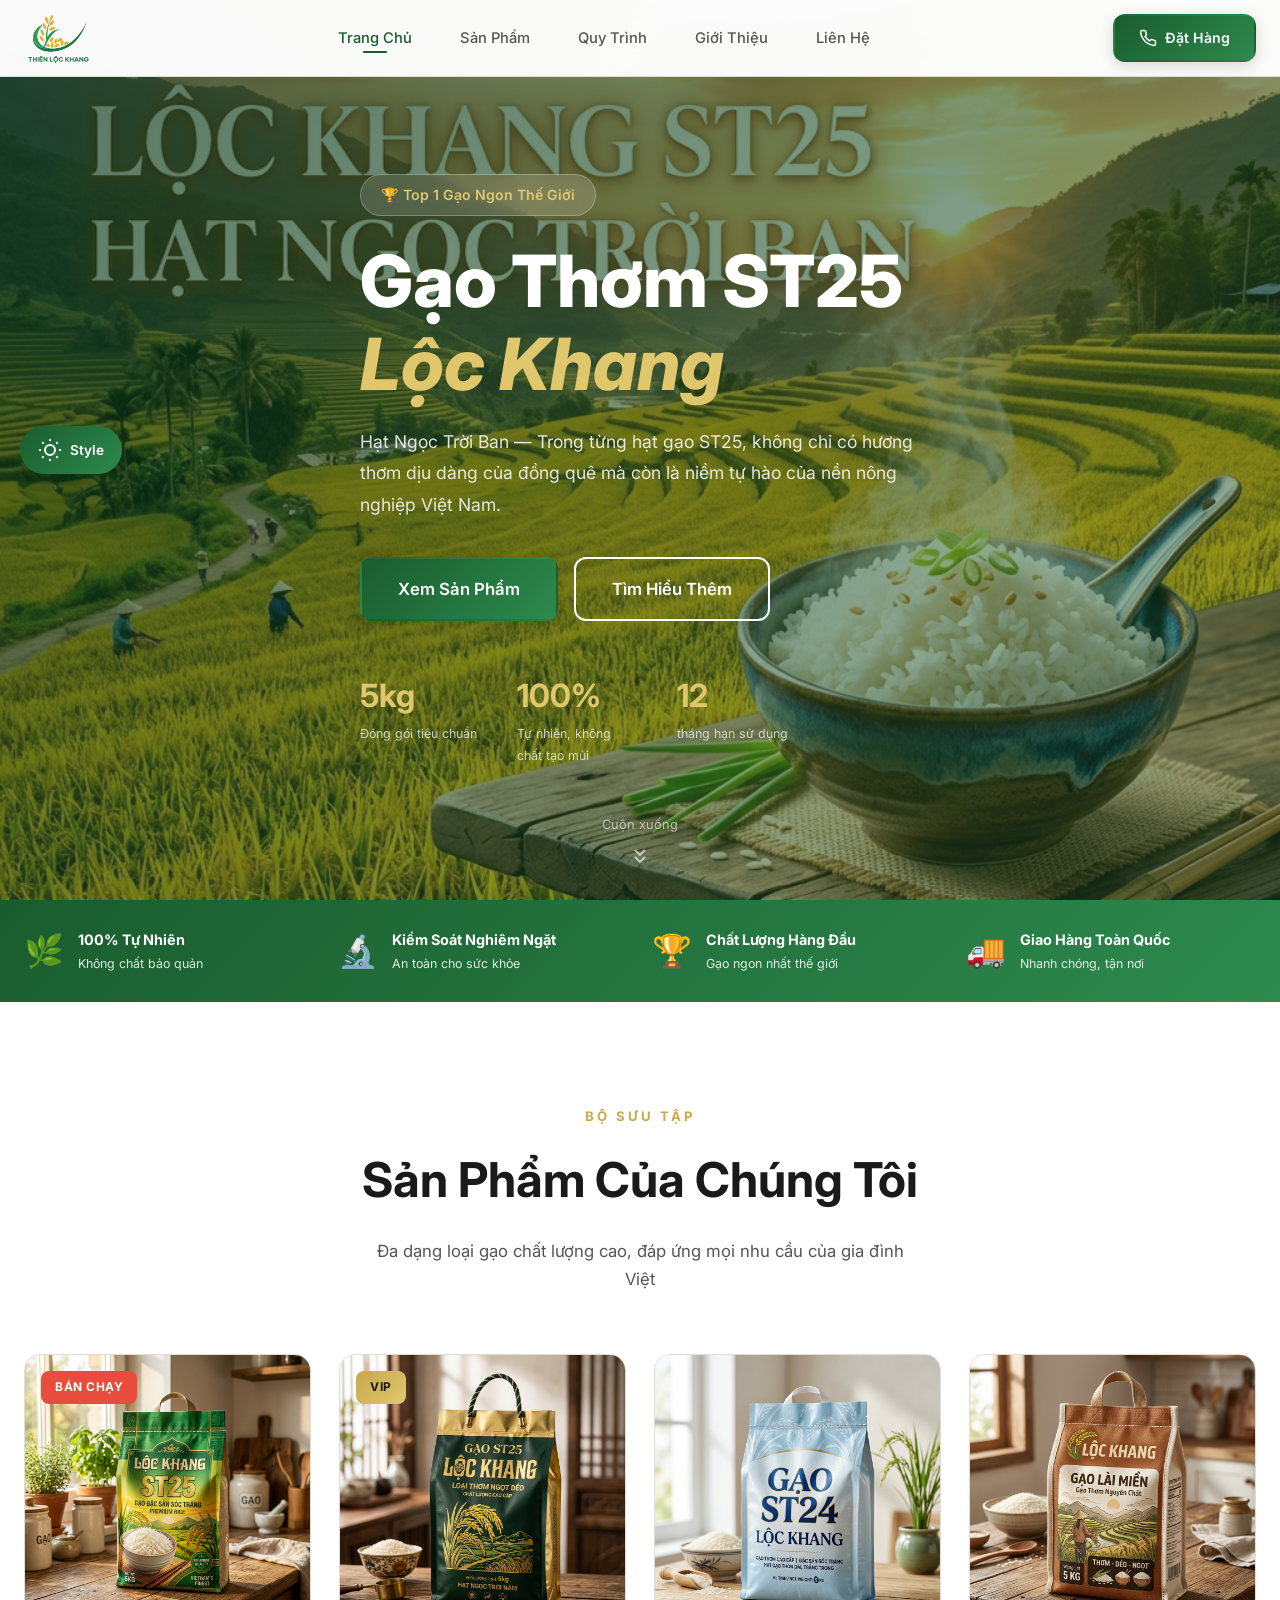
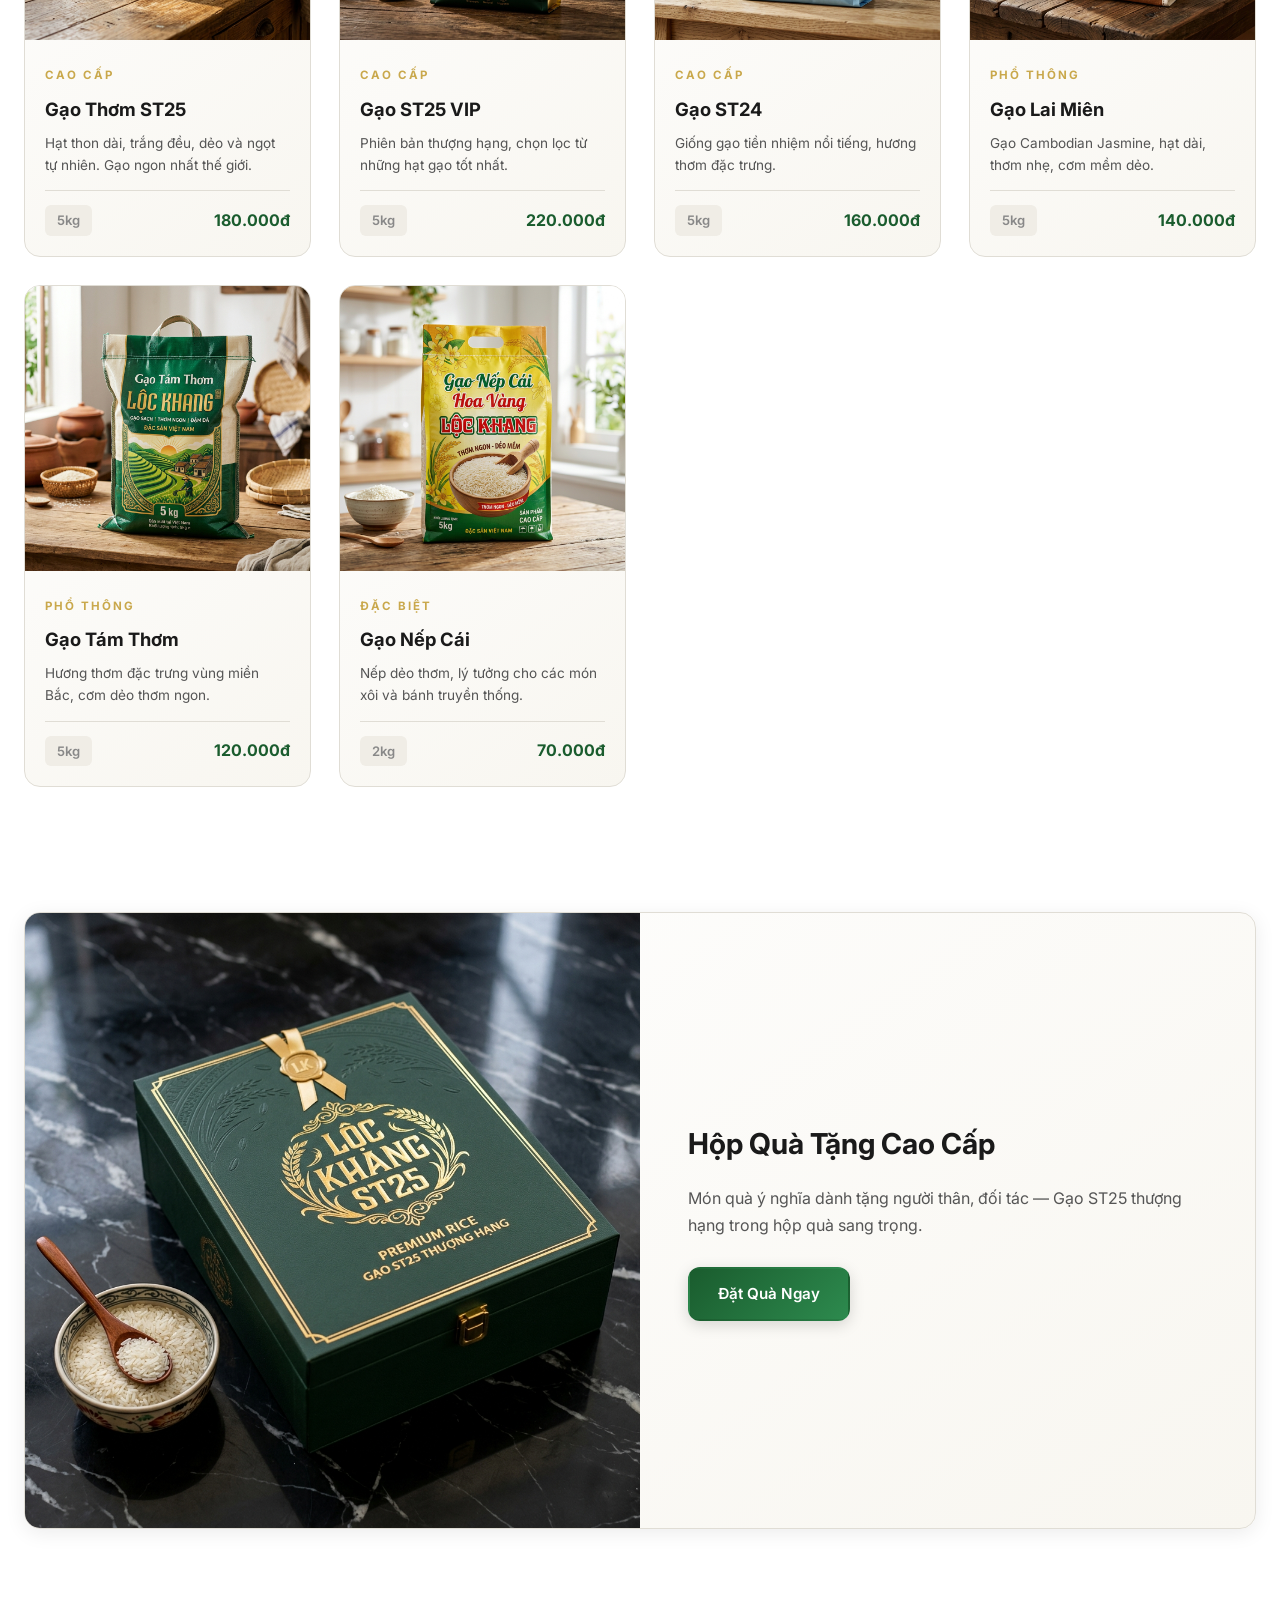
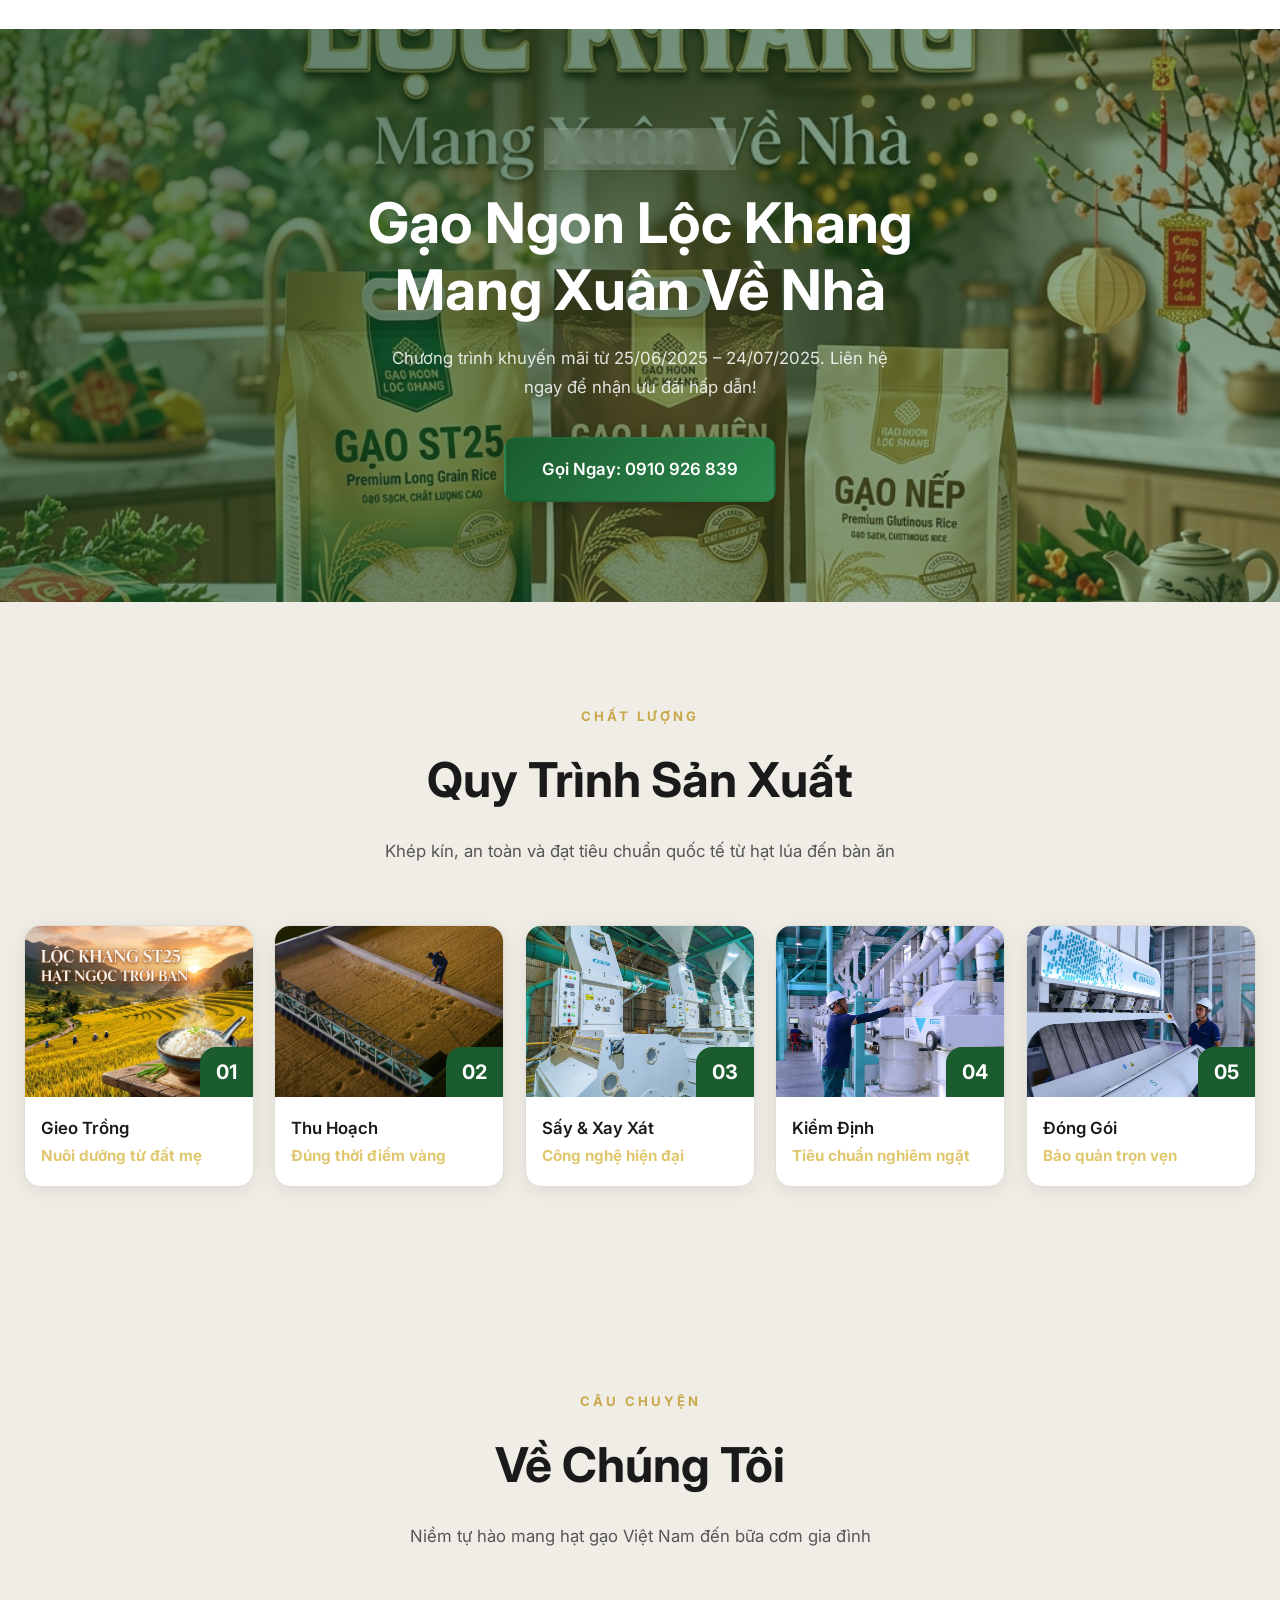
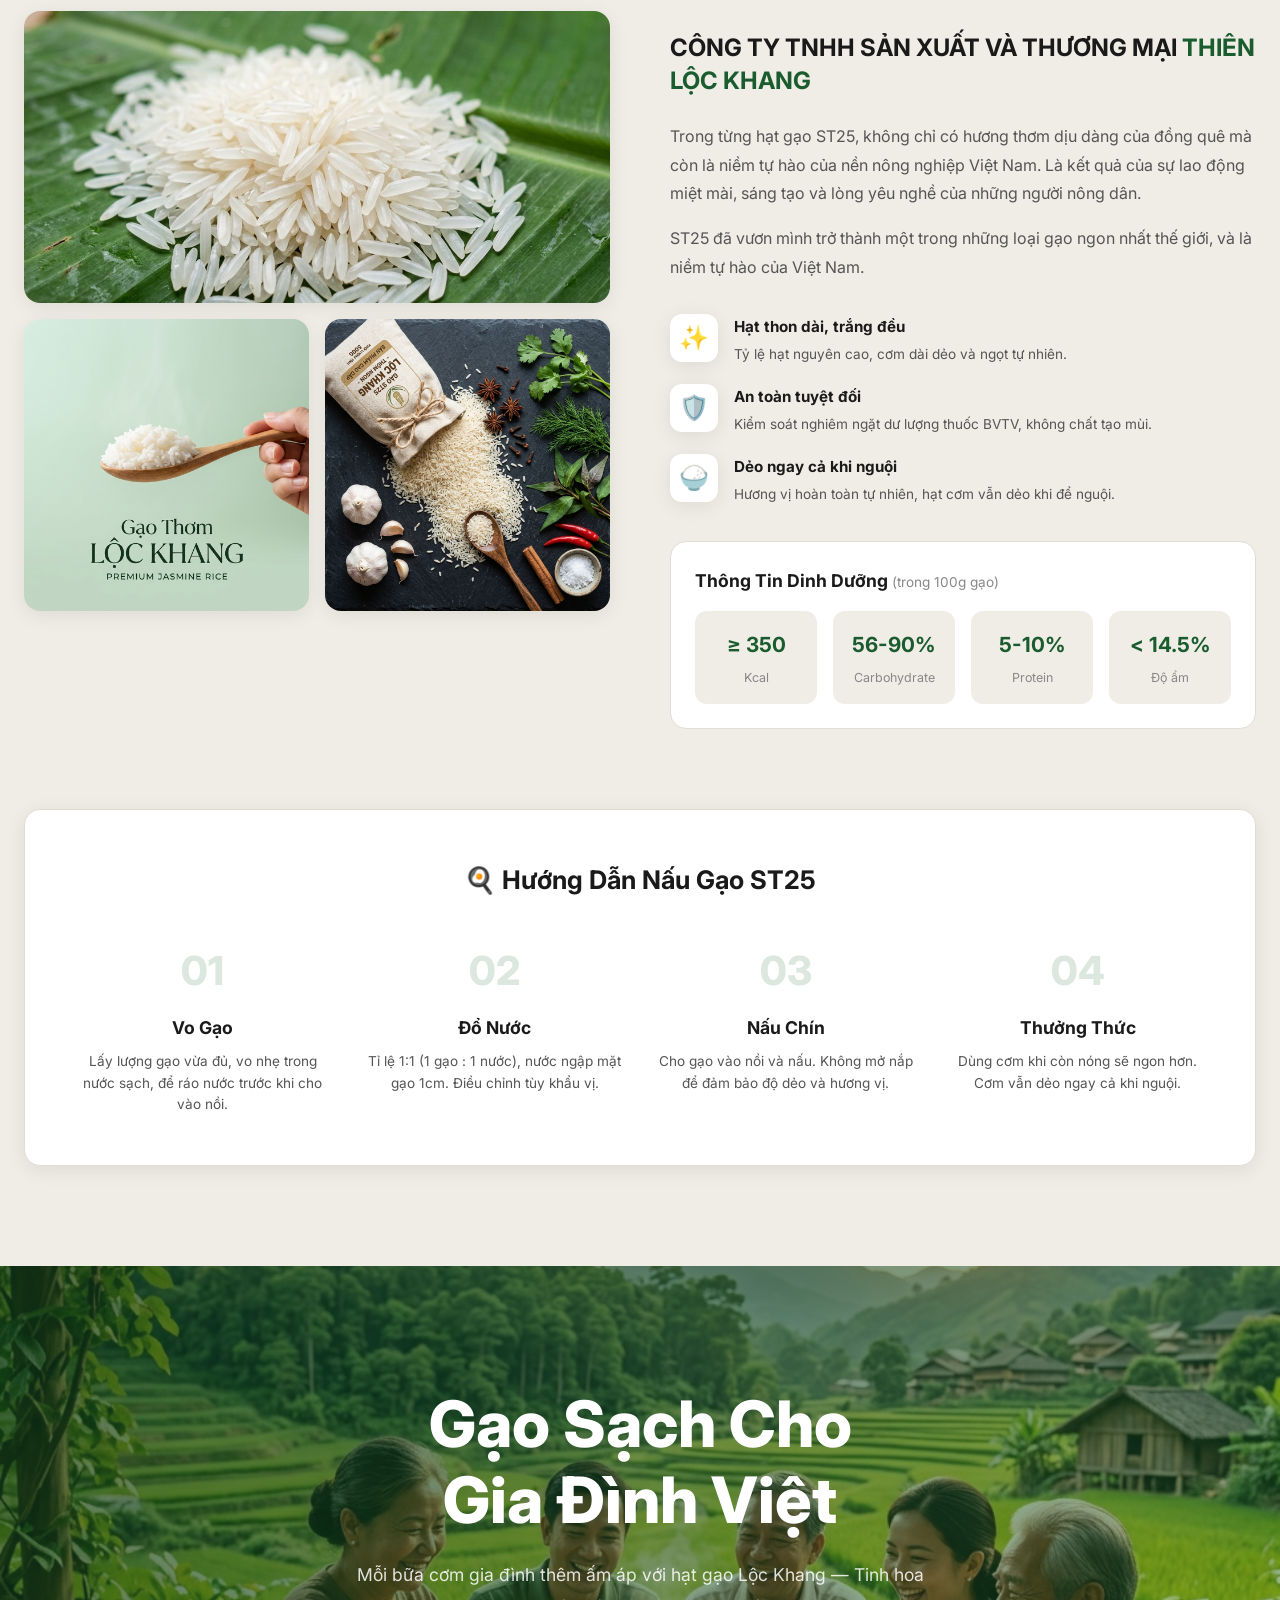
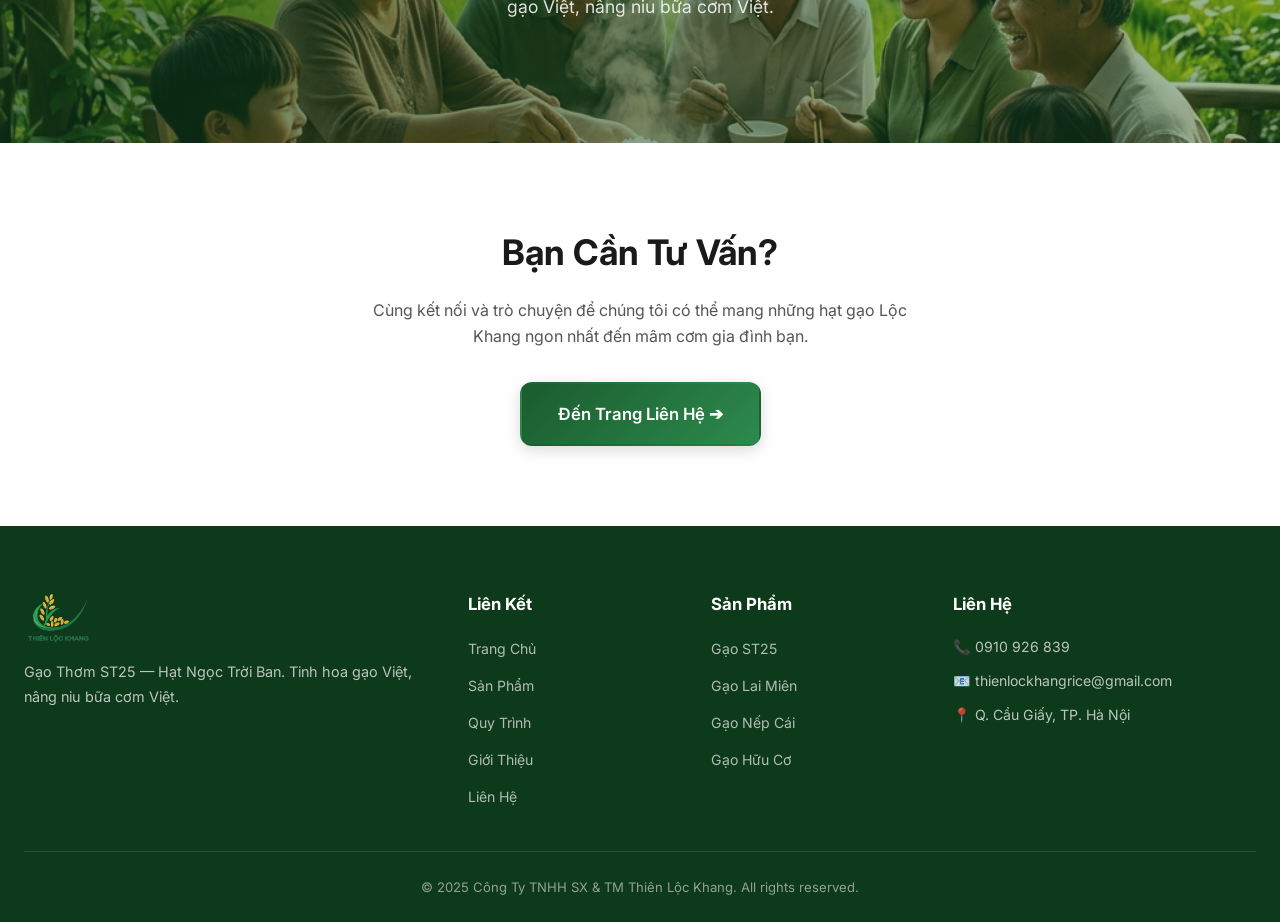
==== commit f4f79813: "ok" ====
--- a/index.html
+++ b/index.html
@@ -2,14 +2,25 @@
 <html lang="vi">
 <head>
     <meta charset="UTF-8">
-    <meta name="viewport" content="width=device-width, initial-scale=1.0">
+    <meta name="viewport" content="width=device-width, initial-scale=1.0, viewport-fit=cover">
     <meta name="description" content="Gạo Thơm ST25 Lộc Khang - Hạt Ngọc Trời Ban. Gạo sạch, chất lượng cao từ Công ty TNHH SX & TM Thiên Lộc Khang.">
     <meta name="keywords" content="gạo ST25, gạo Lộc Khang, gạo thơm, gạo ngon nhất thế giới, mua gạo online">
+    <meta name="theme-color" content="#1a5c2e">
+    <meta name="apple-mobile-web-app-capable" content="yes">
+    <meta name="apple-mobile-web-app-status-bar-style" content="default">
+    <meta name="format-detection" content="telephone=yes">
     <title>Gạo Thơm Lộc Khang - Hạt Ngọc Trời Ban | ST25 Premium Rice</title>
     <link rel="preconnect" href="https://fonts.googleapis.com">
     <link rel="preconnect" href="https://fonts.gstatic.com" crossorigin>
     <link href="https://fonts.googleapis.com/css2?family=Inter:wght@300;400;500;600;700&display=swap" rel="stylesheet">
     <link rel="stylesheet" href="styles.css">
+    <style>
+        /* iOS viewport height fix — --vh is set in px via JS */
+        .hero { min-height: calc(var(--vh, 1vh) * 100); }
+        @supports (height: 100svh) {
+            .hero { min-height: 100svh; }
+        }
+    </style>
 </head>
 <body data-style="classic-green">
 
--- a/styles.css
+++ b/styles.css
@@ -1755,44 +1755,86 @@
 }
 
 /* ============ RESPONSIVE ============ */
+
+/* ---- Tablet (≤ 1024px) ---- */
 @media (max-width: 1024px) {
+    .container {
+        padding: 0 20px;
+    }
+
     .about__content {
         grid-template-columns: 1fr;
+        gap: 40px;
     }
 
     .about__images {
-        height: 400px;
+        height: 360px;
     }
 
     .about__cooking-steps {
         grid-template-columns: repeat(2, 1fr);
+        gap: 24px;
     }
 
     .products__gift-cta-content {
         grid-template-columns: 1fr;
     }
 
+    .products__gift-img {
+        aspect-ratio: 16/9;
+        max-height: 300px;
+    }
+
     .footer__grid {
         grid-template-columns: 1fr 1fr;
-    }
-}
-
+        gap: 32px;
+    }
+
+    .process__horizontal {
+        grid-template-columns: repeat(3, 1fr);
+    }
+
+    .hero__content {
+        padding: 100px 0 60px;
+    }
+}
+
+/* ---- Mobile (≤ 768px) ---- */
 @media (max-width: 768px) {
+    html {
+        scroll-padding-top: 70px;
+    }
+
+    .container {
+        padding: 0 16px;
+    }
+
+    /* Navigation */
+    .nav {
+        height: 66px;
+    }
+
+    .nav__logo-img {
+        height: 44px;
+    }
+
     .nav__menu {
         position: fixed;
-        top: 76px;
+        top: 66px;
         left: 0;
         right: 0;
         background: var(--bg-header);
         backdrop-filter: blur(20px);
+        -webkit-backdrop-filter: blur(20px);
         flex-direction: column;
-        padding: 24px;
+        padding: 16px 20px 24px;
         gap: 4px;
         border-bottom: 1px solid var(--border);
-        transform: translateY(-100%);
+        transform: translateY(-110%);
         opacity: 0;
         visibility: hidden;
-        transition: all 0.4s ease;
+        transition: all 0.35s cubic-bezier(0.4, 0, 0.2, 1);
+        z-index: 999;
     }
 
     .nav__menu.open {
@@ -1801,72 +1843,313 @@
         visibility: visible;
     }
 
+    .nav__link {
+        padding: 12px 16px;
+        font-size: 1rem;
+        border-radius: 10px;
+        min-height: 48px;
+        display: flex;
+        align-items: center;
+    }
+
+    .nav__link::after {
+        display: none;
+    }
+
+    .nav__link:hover,
+    .nav__link.active {
+        background: var(--bg-section-alt);
+    }
+
     .nav__hamburger {
         display: flex;
+        width: 44px;
+        height: 44px;
+        align-items: center;
+        justify-content: center;
+        border-radius: 10px;
+        background: var(--bg-section-alt);
     }
 
     .nav__cta {
         display: none;
     }
 
+    /* Hero Section */
+    .hero {
+        min-height: 100svh;
+    }
+
+    .hero__content {
+        padding: 90px 0 60px;
+    }
+
+    .hero__badge {
+        font-size: 0.82rem;
+        padding: 6px 16px;
+        margin-bottom: 18px;
+    }
+
+    .hero__title {
+        font-size: clamp(2rem, 8vw, 2.8rem);
+        margin-bottom: 16px;
+    }
+
+    .hero__subtitle {
+        font-size: 1rem;
+        margin-bottom: 28px;
+    }
+
+    .hero__actions {
+        gap: 12px;
+        margin-bottom: 32px;
+        flex-direction: column;
+    }
+
+    .hero__actions .btn {
+        width: 100%;
+        justify-content: center;
+        min-height: 52px;
+        font-size: 1rem;
+    }
+
     .hero__stats {
+        flex-direction: row;
+        gap: 20px;
+        flex-wrap: wrap;
+    }
+
+    .hero__stat {
         flex-direction: column;
-        gap: 16px;
-    }
-
-    .hero__stat {
-        flex-direction: row;
-        gap: 12px;
-        align-items: center;
+        gap: 4px;
+        align-items: flex-start;
+        min-width: 80px;
+    }
+
+    .hero__stat-number {
+        font-size: 1.6rem;
     }
 
     .hero__stat-label {
+        font-size: 0.72rem;
         max-width: none;
+    }
+
+    /* Features Strip */
+    .features-strip {
+        padding: 20px 0;
     }
 
     .features-strip__grid {
         grid-template-columns: repeat(2, 1fr);
+        gap: 14px;
+    }
+
+    .feature-item {
+        gap: 10px;
+    }
+
+    .feature-item__icon {
+        font-size: 1.6rem;
+    }
+
+    .feature-item__text strong {
+        font-size: 0.82rem;
+    }
+
+    .feature-item__text span {
+        font-size: 0.72rem;
+    }
+
+    /* Section Headers */
+    .section-header {
+        margin-bottom: 40px;
+    }
+
+    .section-header__title {
+        font-size: clamp(1.7rem, 6vw, 2.4rem);
+    }
+
+    .section-header__desc {
+        font-size: 0.95rem;
+    }
+
+    /* Products */
+    .products {
+        padding: 70px 0;
+    }
+
+    .products__grid {
+        grid-template-columns: repeat(2, 1fr);
         gap: 16px;
     }
 
-    .products__grid {
-        grid-template-columns: repeat(auto-fill, minmax(240px, 1fr));
-        gap: 20px;
+    .product-card__info {
+        padding: 14px;
+    }
+
+    .product-card__name {
+        font-size: 1rem;
+    }
+
+    .product-card__desc {
+        font-size: 0.8rem;
+        display: -webkit-box;
+        -webkit-line-clamp: 2;
+        line-clamp: 2;
+        -webkit-box-orient: vertical;
+        overflow: hidden;
+    }
+
+    /* Tap to show overlay on mobile (hover not available) */
+    .product-card__overlay {
+        opacity: 0;
+        pointer-events: none;
+    }
+
+    .products__filter {
+        gap: 8px;
+        margin-bottom: 32px;
+    }
+
+    .products__filter-btn {
+        padding: 8px 18px;
+        font-size: 0.82rem;
+        min-height: 40px;
+    }
+
+    /* Gift CTA */
+    .products__gift-cta-content {
+        grid-template-columns: 1fr;
+    }
+
+    .products__gift-text {
+        padding: 28px 24px;
+    }
+
+    .products__gift-text h3 {
+        font-size: 1.4rem;
+    }
+
+    .products__gift-img {
+        aspect-ratio: 16/9;
+        max-height: 240px;
+    }
+
+    /* Promo Banner */
+    .promo-banner {
+        padding: 70px 0;
+    }
+
+    .promo-banner__desc {
+        font-size: 0.95rem;
+    }
+
+    /* About */
+    .about {
+        padding: 70px 0;
+    }
+
+    .about__content {
+        grid-template-columns: 1fr;
+        gap: 36px;
+        margin-bottom: 48px;
     }
 
     .about__images {
-        height: 300px;
+        height: 280px;
+    }
+
+    .about__heading {
+        font-size: 1.25rem;
     }
 
     .about__nutrition-grid {
         grid-template-columns: repeat(2, 1fr);
+        gap: 12px;
+    }
+
+    .about__nutrition {
+        padding: 18px;
     }
 
     .about__cooking {
-        padding: 32px 24px;
+        padding: 28px 20px;
     }
 
     .about__cooking-steps {
         grid-template-columns: 1fr;
-        gap: 24px;
-    }
-
+        gap: 20px;
+    }
+
+    .cooking-step {
+        display: flex;
+        align-items: flex-start;
+        gap: 16px;
+        text-align: left;
+    }
+
+    .cooking-step__number {
+        font-size: 2rem;
+        margin-bottom: 0;
+        min-width: 48px;
+    }
+
+    /* Process */
+    .process {
+        padding: 70px 0;
+    }
+
+    .process__horizontal {
+        grid-template-columns: repeat(2, 1fr);
+        gap: 16px;
+    }
+
+    /* Contact */
     .contact__content {
         grid-template-columns: 1fr;
     }
 
     .contact__form-wrap {
-        padding: 28px;
+        padding: 24px 20px;
+    }
+
+    .form-group input,
+    .form-group textarea {
+        font-size: 16px; /* Prevents iOS auto-zoom */
+        padding: 12px 14px;
+    }
+
+    /* Family Banner */
+    .family-banner {
+        padding: 80px 0;
+    }
+
+    /* Footer */
+    .footer {
+        padding: 48px 0 0;
     }
 
     .footer__grid {
         grid-template-columns: 1fr;
-        gap: 32px;
-    }
-
+        gap: 28px;
+        padding-bottom: 32px;
+    }
+
+    .footer__links ul {
+        gap: 8px;
+    }
+
+    .footer__links a {
+        min-height: 36px;
+        display: flex;
+        align-items: center;
+    }
+
+    /* Style Switcher */
     .style-switcher {
         top: auto;
-        bottom: 90px;
+        bottom: calc(84px + env(safe-area-inset-bottom));
         left: 12px;
         transform: none;
     }
@@ -1874,7 +2157,9 @@
     .style-switcher__panel {
         top: auto;
         bottom: calc(100% + 12px);
+        left: 0;
         transform: translateY(10px);
+        min-width: 200px;
     }
 
     .style-switcher__panel.open {
@@ -1886,30 +2171,206 @@
     }
 
     .style-switcher__toggle {
+        width: 48px;
+        height: 48px;
+        padding: 0;
+        border-radius: 50%;
+        justify-content: center;
+    }
+
+    /* Back to Top — above safe area */
+    .back-to-top {
+        bottom: calc(20px + env(safe-area-inset-bottom));
+        right: 16px;
+        width: 44px;
+        height: 44px;
+    }
+
+    /* Modals - Bottom sheet style on mobile */
+    .modal {
+        align-items: flex-end;
+    }
+
+    .modal__content {
+        padding: 28px 20px calc(28px + env(safe-area-inset-bottom));
+        max-width: 100%;
+        width: 100%;
+        border-radius: 20px 20px 0 0;
+        max-height: 90svh;
+        overflow-y: auto;
+    }
+
+    .modal__content--large {
+        padding: 20px 16px calc(20px + env(safe-area-inset-bottom));
+        max-height: 92svh;
+        overflow-y: auto;
+        border-radius: 20px 20px 0 0;
+    }
+
+    .modal__actions .btn {
+        min-height: 52px;
+        font-size: 0.95rem;
+    }
+
+    /* Buttons */
+    .btn--lg {
+        padding: 14px 28px;
+        min-height: 52px;
+    }
+
+    .btn {
+        min-height: 44px;
+    }
+}
+
+/* ---- Small Mobile (≤ 480px) ---- */
+@media (max-width: 480px) {
+    .container {
+        padding: 0 14px;
+    }
+
+    /* Hero */
+    .hero__title {
+        font-size: clamp(1.8rem, 8vw, 2.4rem);
+    }
+
+    .hero__stats {
+        gap: 12px;
+    }
+
+    .hero__stat-number {
+        font-size: 1.4rem;
+    }
+
+    /* Features */
+    .features-strip__grid {
+        grid-template-columns: repeat(2, 1fr);
+        gap: 12px;
+    }
+
+    /* Products */
+    .products__grid {
+        grid-template-columns: repeat(2, 1fr);
+        gap: 12px;
+    }
+
+    .product-card__info {
         padding: 12px;
-        border-radius: 50%;
-    }
-}
-
-@media (max-width: 480px) {
+    }
+
+    .product-card__name {
+        font-size: 0.92rem;
+    }
+
+    .product-card__price {
+        font-size: 0.9rem;
+    }
+
+    .product-card__weight {
+        font-size: 0.76rem;
+        padding: 3px 8px;
+    }
+
+    /* About */
+    .about__images {
+        height: 220px;
+    }
+
+    .about__nutrition-grid {
+        grid-template-columns: repeat(2, 1fr);
+        gap: 10px;
+    }
+
+    .about__nutrition-value {
+        font-size: 1.1rem;
+    }
+
+    /* Process */
+    .process__horizontal {
+        grid-template-columns: 1fr 1fr;
+        gap: 12px;
+    }
+
+    .process-card__image {
+        aspect-ratio: 4/3;
+    }
+
+    /* Contact CTA */
+    .contact h2 {
+        font-size: 1.8rem !important;
+    }
+
+    /* Footer */
+    .footer__grid {
+        gap: 24px;
+    }
+
+    /* Style Switcher Panel */
+    .style-switcher__panel {
+        min-width: 180px;
+    }
+}
+
+/* ---- Extra Small (≤ 360px) ---- */
+@media (max-width: 360px) {
+    .hero__title {
+        font-size: 1.75rem;
+    }
+
+    .products__grid {
+        grid-template-columns: 1fr;
+    }
+
     .features-strip__grid {
         grid-template-columns: 1fr;
-    }
-
-    .products__grid {
-        grid-template-columns: 1fr;
-    }
-
-    .hero__title {
-        font-size: 2.2rem;
-    }
-
-    .hero__actions {
+        gap: 10px;
+    }
+
+    .hero__stats {
         flex-direction: column;
-    }
-
-    .hero__actions .btn {
-        width: 100%;
+        gap: 10px;
+    }
+
+    .hero__stat {
+        flex-direction: row;
+        align-items: center;
+        gap: 8px;
+    }
+}
+
+/* ---- Touch device improvements ---- */
+@media (hover: none) and (pointer: coarse) {
+    /* Show overlay on tap for touch devices */
+    .product-card:active .product-card__overlay {
+        opacity: 1;
+        pointer-events: auto;
+    }
+
+    /* Larger tap targets */
+    .nav__link {
+        min-height: 48px;
+    }
+
+    .footer__links a {
+        min-height: 40px;
+    }
+
+    .products__filter-btn {
+        min-height: 44px;
+        padding: 10px 20px;
+    }
+
+    /* Remove hover scale effects (sticks on touch) */
+    .product-card:hover {
+        transform: none;
+    }
+
+    .btn--primary:hover {
+        transform: none;
+    }
+
+    .contact__card:hover {
+        transform: none;
     }
 }
 
